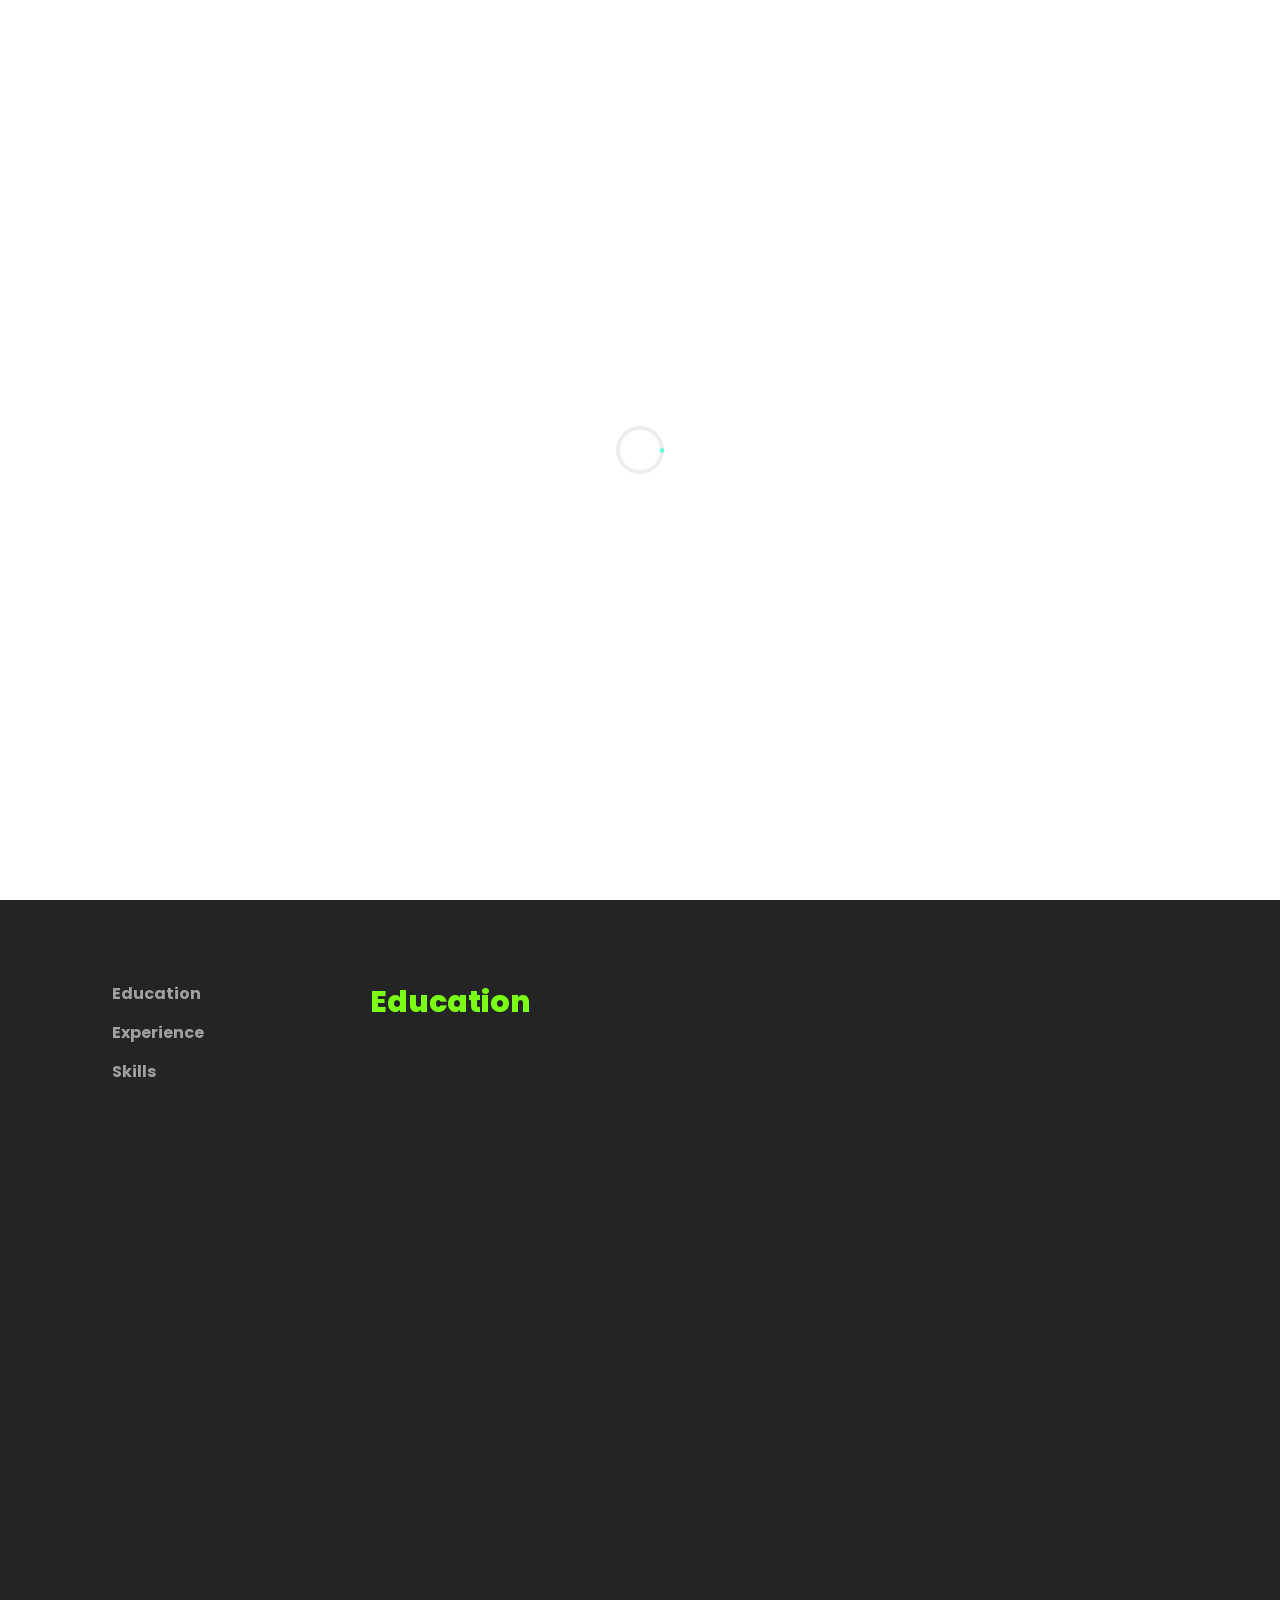
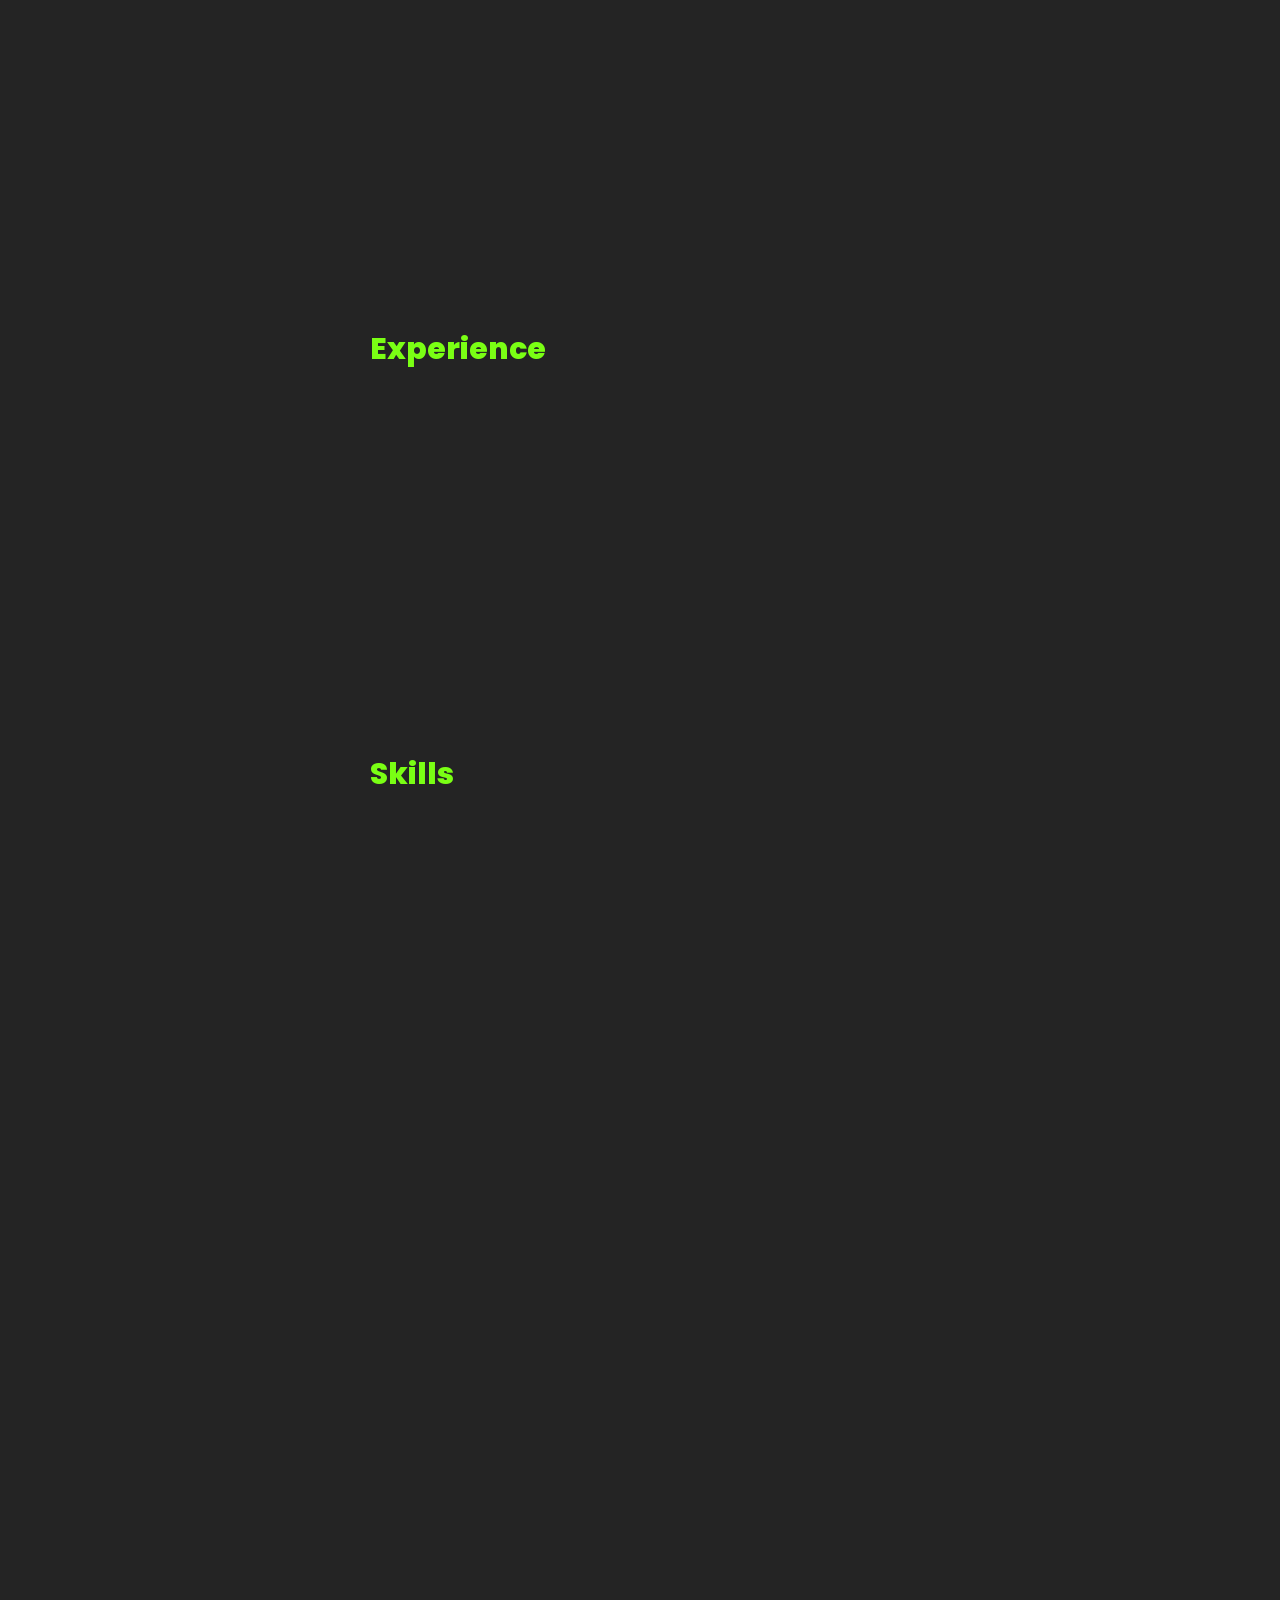
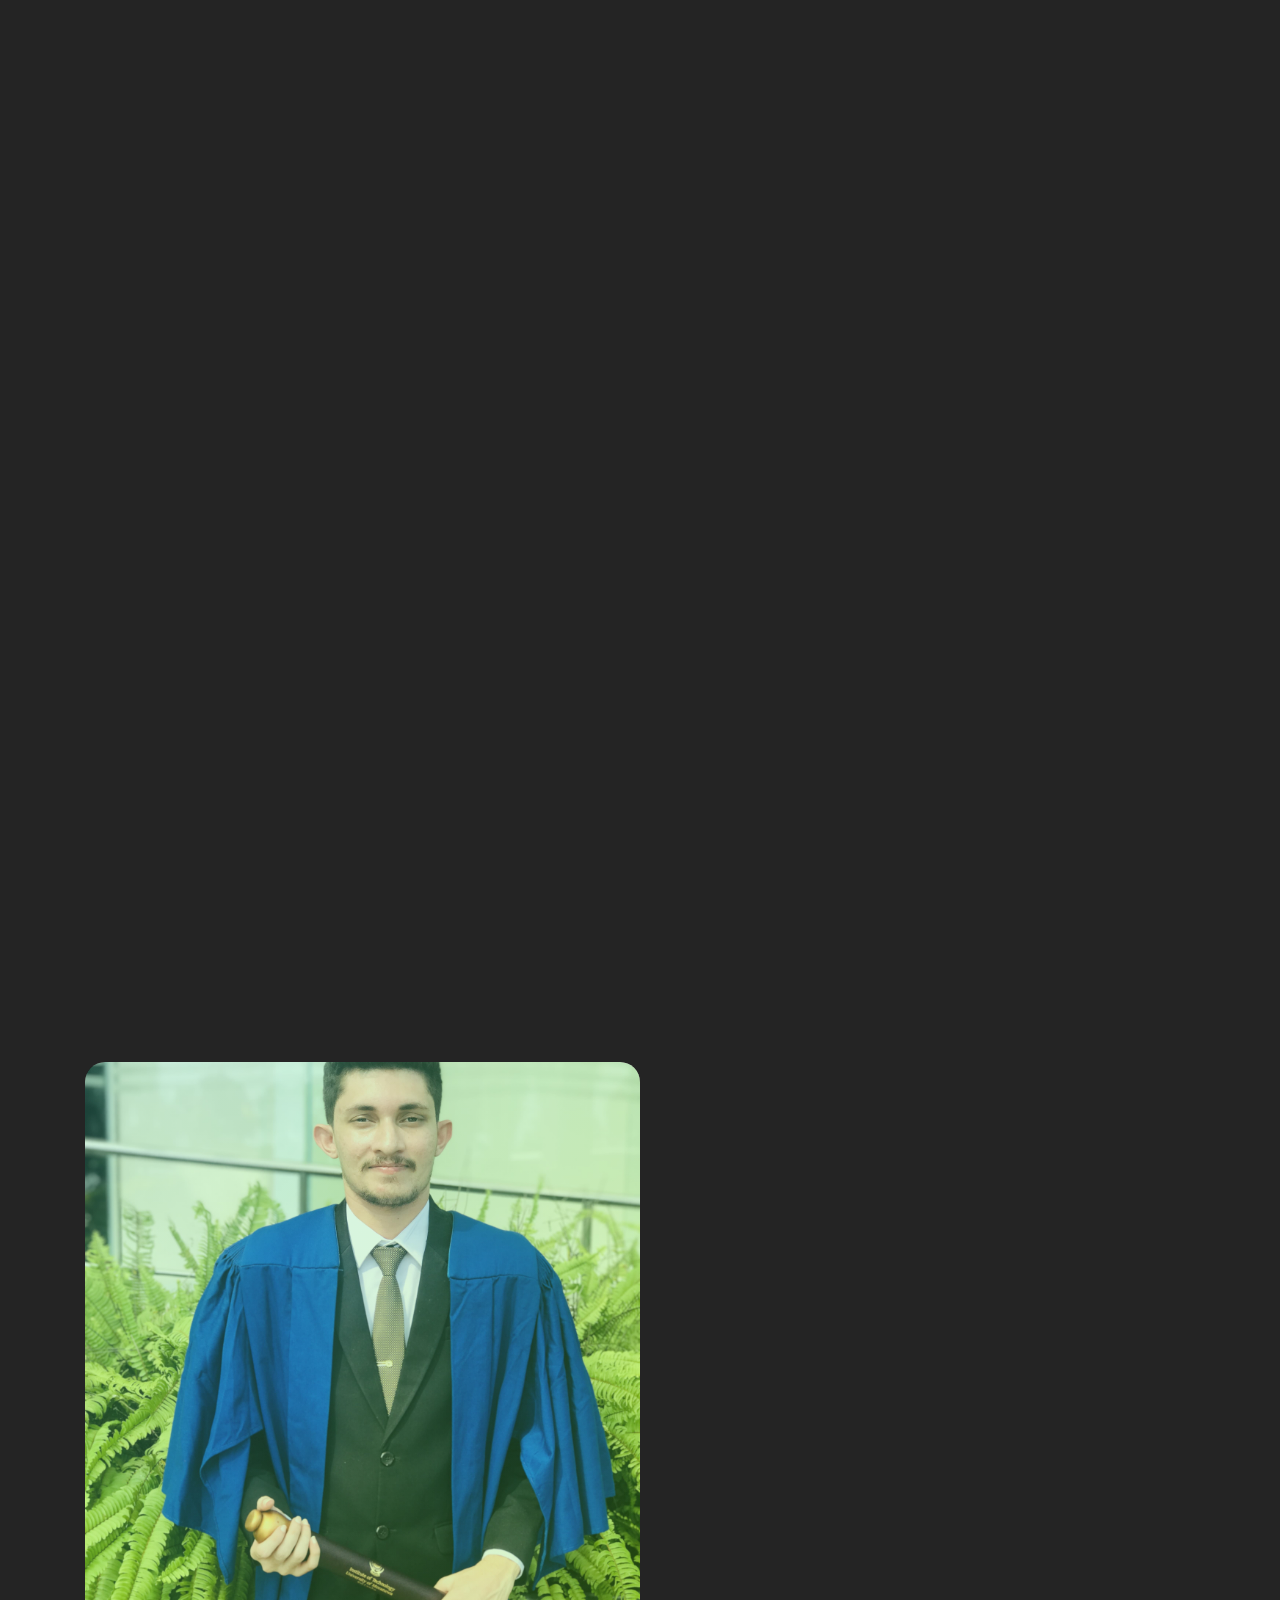
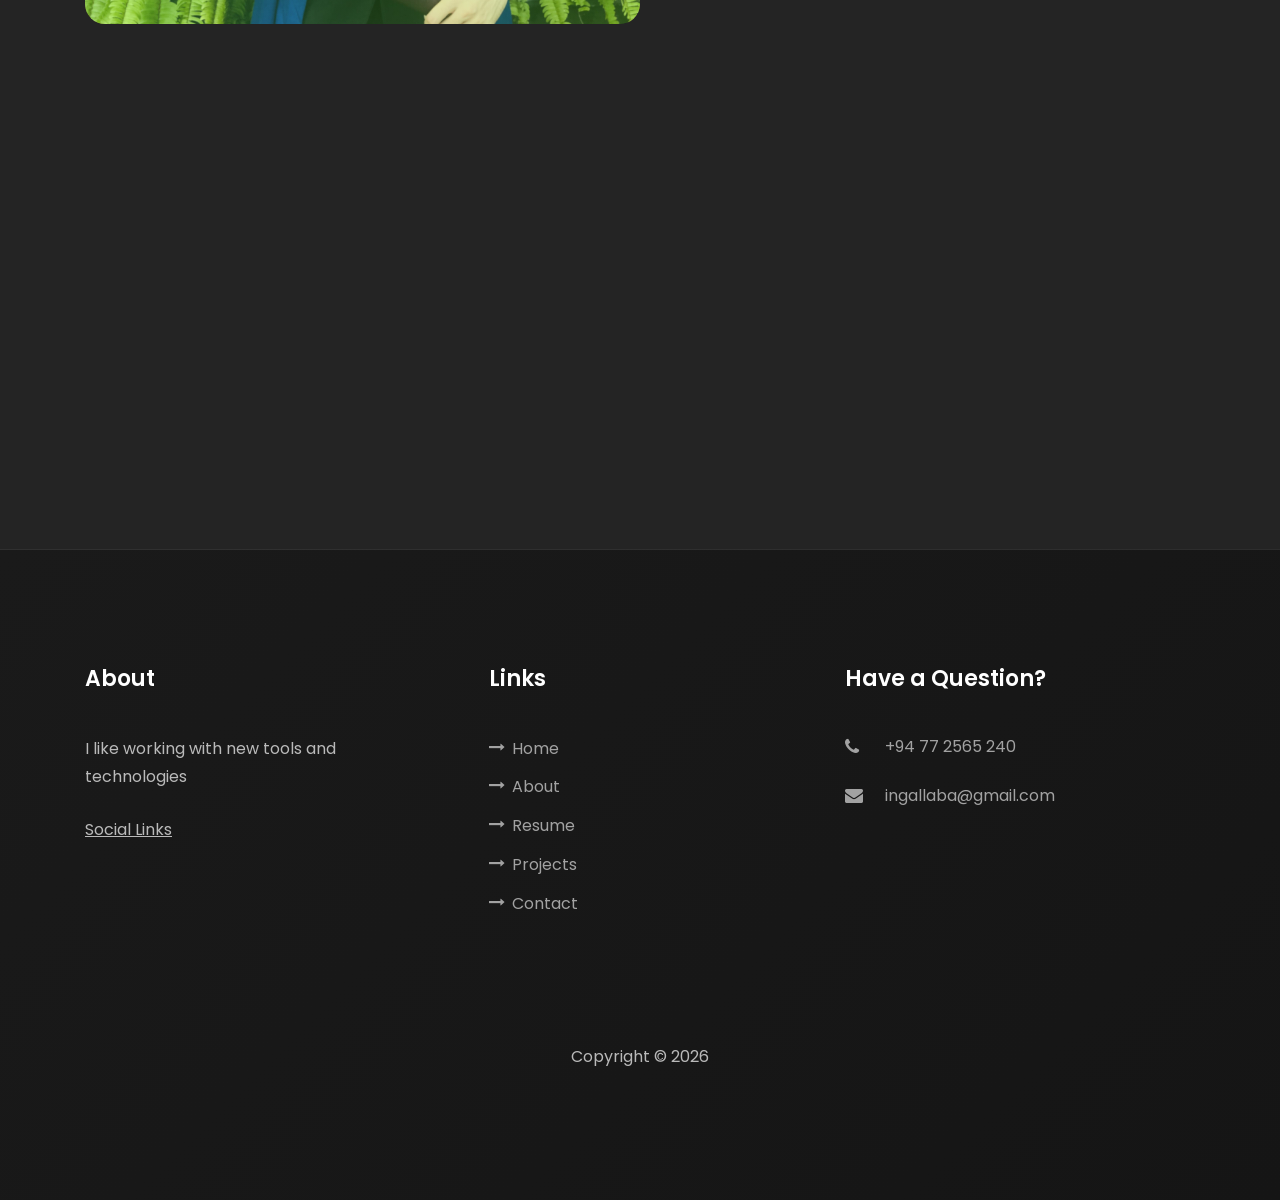
==== index.html @ a0ff6ff3 "🚫 Remove animated header elements - Removed particles.js background animation - Removed txt-rotate t" ====
<!DOCTYPE html>
<html lang="en">
  <head>
    <title>Portfolio</title>
    <meta charset="utf-8" />
    <meta
      name="viewport"
      content="width=device-width, initial-scale=1, shrink-to-fit=no"
    />

    <meta property="og:title" content="Page Tile" />
    <meta property="og:description" content="Personal Site" />

    <link
      href="https://fonts.googleapis.com/css?family=Poppins:100,200,300,400,500,600,700,800,900"
      rel="stylesheet"
    />
    <link
      href="https://fonts.googleapis.com/css2?family=Inter:wght@300;400;500;600;700;800&display=swap"
      rel="stylesheet"
    />
    <link rel="icon" href="images/cv.png" />

    <link rel="stylesheet" href="css/owl.carousel.min.css" />
    <link rel="stylesheet" href="css/owl.theme.default.min.css" />
    <link rel="stylesheet" href="css/magnific-popup.css" />
    <link rel="stylesheet" href="css/flaticon.css" />
    <link rel="stylesheet" href="css/icomoon.css" />
    <link rel="stylesheet" href="css/style.css" />
  </head>

  <body data-spy="scroll" data-target=".site-navbar-target" data-offset="300">
    <nav
      class="navbar navbar-expand-lg navbar-dark bg-dark ftco_navbar ftco-navbar-light site-navbar-target"
      id="ftco-navbar"
    >
      <div class="container">
        <a class="navbar-brand" href="index.html">Osada</a>
        <button
          class="navbar-toggler js-fh5co-nav-toggle fh5co-nav-toggle"
          type="button"
          data-toggle="collapse"
          data-target="#ftco-nav"
          aria-controls="ftco-nav"
          aria-expanded="false"
          aria-label="Toggle navigation"
        >
          <span class="oi oi-menu"></span> Menu
        </button>

        <div class="collapse navbar-collapse" id="ftco-nav">
          <ul class="navbar-nav nav ml-auto">
            <li class="nav-item">
              <a href="#home-section" class="nav-link"><span>Home</span></a>
            </li>
            <li class="nav-item">
              <a href="#about-section" class="nav-link"><span>About</span></a>
            </li>
            <li class="nav-item">
              <a href="#resume-section" class="nav-link"><span>Education</span></a>
            </li>
            <li class="nav-item">
              <a href="#project-section" class="nav-link"
                ><span>Projects</span></a
              >
            </li>
            <li class="nav-item">
              <a href="#contact-section" class="nav-link"
                ><span>Contact</span></a
              >
            </li>
          </ul>
        </div>
      </div>
    </nav>

    <section class="hero-wrap js-fullheight">
      <div class="container">
        <div class="row no-gutters slider-text js-fullheight justify-content-center align-items-center">
          <div class="col-lg-8 col-md-6 d-flex align-items-center">
            <div class="text text-center">
              <h2>GitHub</h2>
              <a href="https://github.com/OsadaInduwara?tab=repositories" target="_blank">https://github.com/OsadaInduwara?tab=repositories</a>
              <div class="subheading"> I am</div>
              <h1 class="hero-title">Osada Induwara Gallaba</h1>
              <h2>
                I like Machine Learning, Software Development, Problem Solving, and Data Science.
              </h2>
            </div>
          </div>
        </div>
      </div>
    </section>
    

    <section class="ftco-section ftco-no-pb goto-here" id="resume-section">
      <div class="container">
        <div class="row">
          <div class="col-md-3">
            <nav id="navi">
              <ul>
                <li><a href="#page-1">Education</a></li>
                <li><a href="#page-2">Experience</a></li>
                <li><a href="#page-3">Skills</a></li>
              </ul>
            </nav>
          </div>
          <div class="col-md-9">
            <div id="page-1" class="page one">
              <h2 class="heading">Education</h2>
              <div class="resume-wrap d-flex ftco-animate">
                <div class="icon d-flex align-items-center justify-content-center">
                  <span class="flaticon-graduation-cap"></span>
                </div>
                <div class="text pl-3">
                  <h2>Wolverhampton University</h2>
                  <span class="position">Bachelor of Science</span>
                  <p><strong>Computer Science (Software Engineering)</strong></p>
                  <p>Second Class (2nd Division)</p>
                  <p>Sri Lanka</p>
                </div>
              </div>
              <div class="resume-wrap d-flex ftco-animate">
                <div class="icon d-flex align-items-center justify-content-center">
                  <span class="flaticon-book"></span>
                </div>
                <div class="text pl-3">
                  <h2>Institute of Technology, University of Moratuwa</h2>
                  <span class="position">National Diploma in Technology (NDT)</span>
                  <p><strong>Information Technology</strong></p>
                  <p>Sri Lanka</p>
                </div>
              </div>
              <div class="resume-wrap d-flex ftco-animate">
                <div class="icon d-flex align-items-center justify-content-center">
                  <span class="flaticon-book"></span>
                </div>
                <div class="text pl-3">
                  <h2>GCE (A/L)</h2>
                  <span class="position">Physical Science Stream</span>
                  <p><strong>Combined Mathematics, Chemistry, Physics</strong></p>
                  <p>Sri Lanka</p>
                  <span class="date">2017</span>
                </div>
              </div>
            </div>
            <div id="page-2" class="page two">
              <h2 class="heading">Experience</h2>
              <div class="resume-wrap d-flex ftco-animate">
                <div class="icon d-flex align-items-center justify-content-center">
                  <span class="flaticon-portfolio"></span>
                </div>
                <div class="text pl-3">
                  <h2>Freelance Software Developer</h2>
                  <span class="position">Full Stack Development</span>
                  <p><strong>Machine Learning & Web Development Projects</strong></p>
                  <p>Developed various ML models and web applications for clients, focusing on fraud detection, career guidance systems, and automated deployment pipelines.</p>
                </div>
              </div>
            </div>
            <div id="page-3" class="page three">
              <h2 class="heading">Skills</h2>
              <!-- Skill Section -->
              <div class="row mb-4 ftco-animate">
                <div class="col">
                  <img
                    class="img-fluid grow"
                    src="images/skills/node.png"
                    title="NodeJS"
                  />
                </div>
                <div class="col">
                  <img
                    class="img-fluid grow"
                    src="images/skills/react.png"
                    title="React"
                  />
                </div>
                <div class="col">
                  <img
                    class="img-fluid grow"
                    src="images/skills/html.png"
                    title="HTML"
                  />
                </div>
                <div class="col">
                  <img
                    class="img-fluid grow"
                    src="images/skills/css.png"
                    title="CSS"
                  />
                </div>
                <div class="col">
                  <img
                    class="img-fluid grow"
                    src="images/skills/bootstrap.png"
                    title="Bootstrap"
                  />
                </div>
              </div>
              <div class="row mb-4 ftco-animate">              
                <div class="col">
                  <img
                    class="img-fluid grow"
                    src="images/skills/photoshop.png"
                    title="Photoshop"
                  />
                </div>
                
                
              </div>
              <div class="row mb-4 ftco-animate">
                <div class="col">
                  <img
                    class="img-fluid grow"
                    src="images/skills/mongo.png"
                    title="Mongo DB"
                  />
                </div>
                <div class="col">
                  <img
                    class="img-fluid grow"
                    src="images/skills/firebase.png"
                    title="FireBase"
                  />
                </div>
                
                <div class="col">
                  <img
                    class="img-fluid grow"
                    src="images/skills/dart.png"
                    title="Dart"
                  />
                </div>
                <div class="col">
                  <img
                    class="img-fluid grow"
                    src="images/skills/flutter.png"
                    title="Flutter"
                  />
                </div>
                <div class="col">
                  <img
                    class="img-fluid grow"
                    src="images/skills/python.png"
                    title="Flutter"
                  />
                </div>
                <div class="col">
                  <img
                    class="img-fluid grow"
                    src="images/skills/django.png"
                    title="Flutter"
                  />
                </div>
                <div class="col">
                  <img
                    class="img-fluid grow"
                    src="images/skills/docker.png"
                    title="Flutter"
                  />
                </div>
                
              </div>
            </div>
            <!-- <div id="page-4" class="page four">
              <h2 class="heading">Awards</h2>
              <div class="resume-wrap d-flex ftco-animate">
                <div
                  class="icon d-flex align-items-center justify-content-center"
                >
                  <span class="flaticon-medal"></span>
                </div>
                <div class="text pl-3">
                  <h2>Runner Up - Speed Debugging Competition</h2>
                  <span class="position"><strong>ITEC</strong></span>
                  <span><strong> - NED Universit of Engg. & Tech</strong></span>
                  <p class="date">June 2018</p>
                  <p>Karachi - Pakistan</p>
                </div>
              </div>
              <div class="resume-wrap d-flex ftco-animate">
                <div
                  class="icon d-flex align-items-center justify-content-center"
                >
                  <span class="flaticon-trophy"></span>
                </div>
                <div class="text pl-3">
                  <h2>Winner - Speed Debugging Competition</h2>
                  <span class="position"><strong>Developer's Day</strong></span>
                  <span><strong> - FAST NUCES</strong></span>
                  <p class="date">Apr 2018</p>
                  <p>Karachi - Pakistan</p>
                </div>
              </div>
            </div> -->
          </div>
        </div>
      </div>
    </section>

    <!-- <section class="ftco-section" id="project-section">
      <div class="container-fluid px-md-5">
        <div class="row justify-content-center py-5 mt-5">
          <div class="col-md-12 heading-section text-center ftco-animate">
            <h2 class="mb-4">Projects</h2>
          </div>
        </div>
        <div class="row">
          <div class="col-md-4 text-center d-flex ftco-animate">
            <a class="services-1 shadow">
              <span class="icon">
                <i class="flaticon-camp"></i>
              </span>
              <div class="desc">
                <h3 class="mb-4">YelpCamp</h3>
                <p><strong>NodeJS • Express • MongoDB</strong></p>
                <p>
                  A web based application that allows user to view Campgrounds
                  and add their own. <br />
                  Used Node JS along with Express to make the application.
                  MongoDB for the database.
                </p>
              </div>
            </a>
          </div>
          <div class="col-md-4 text-center d-flex mx-auto ftco-animate">
            <a
              href="https://github.com/ahsankhan26/Book-Blog"
              target="_blank"
              class="services-1 shadow"
            >
              <span class="icon">
                <i class="icon-book"></i>
              </span>
              <div class="desc">
                <h3 class="mb-4">My Read Book Shelf</h3>
                <p><strong>Vanilla JS • Bootstrap</strong></p>
                <p>
                  Fetches All Read Books from Goodreads using their API.
                  Extracts required data and displays in a blog type page.<br />All
                  without using a Database
                </p>
              </div>
            </a>
          </div>
          <div class="col-md-4 text-center d-flex mx-auto ftco-animate">
            <a
              href="https://github.com/ahsankhan26/TermFolio"
              target="_blank"
              class="services-1 shadow"
            >
              <span class="icon">
                <i class="icon-terminal"></i>
              </span>
              <div class="desc">
                <h3 class="mb-4">TermFolio</h3>
                <p><strong>HTML • CSS • JavaScript</strong></p>
                <p>
                  A Portfolio Website that is made to look and act like a
                  Terminal.
                </p>
              </div>
            </a>
          </div>
        </div>
        <div class="row">
          <div class="col-md-4 text-center d-flex mx-auto ftco-animate">
            <a
              href="https://github.com/ahsankhan26/Whatsapp-Chat-Parser"
              target="_blank"
              class="services-1 shadow"
            >
              <span class="icon">
                <i class="icon-whatsapp"></i>
              </span>
              <div class="desc">
                <h3 class="mb-4">WhatsApp Chat Parser</h3>
                <p><strong>Python • Regex</strong></p>
                <p>
                  An App that takes WhatsApp chat file and parses it for better
                  data analysis.
                </p>
              </div>
            </a>
          </div>
          <div class="col-md-4 text-center d-flex ftco-animate">
            <a
              href="https://github.com/ahsankhan26/Laser-Data-Transmission"
              target="_blank"
              class="services-1 shadow"
            >
              <span class="icon">
                <i class="flaticon-circuit-board"></i>
              </span>
              <div class="desc">
                <h3 class="mb-4">Data Transmission with Laser</h3>
                <p><strong>Arduino</strong></p>
                <p>
                  A hardware based demonstration of Binary ASCII representation
                  of Text, Sent and Received from one system to another using
                  Laser and Arduino.
                </p>
              </div>
            </a>
          </div>
          <div class="col-md-4 text-center d-flex ftco-animate">
            <a
              href="https://github.com/ahsankhan26/Bomberman-Replica"
              target="_blank"
              class="services-1 shadow"
            >
              <span class="icon">
                <i class="flaticon-bomberman"></i>
              </span>
              <div class="desc">
                <h3 class="mb-4">SNES Bomberman Replica Game</h3>
                <p><strong>C# • Unity</strong></p>
                <p>
                  Video game using Unity 2D game development environment and C#
                  Scripts for interactivity.<br />The game was intended to be
                  multiplayer competing against each other.
                </p>
              </div>
            </a>
          </div>
        </div>
      </div>
    </section> -->
    <section class="ftco-section" id="project-section">
      <div class="container-fluid px-md-5">
        <div class="row justify-content-center py-5 mt-5">
          <div class="col-md-12 heading-section text-center ftco-animate">
            <h2 class="mb-4">Projects</h2>
          </div>
        </div>
        <div class="row">
          <div class="col-md-4 text-center d-flex ftco-animate">
            <a href="#" class="services-1 shadow">
              <span class="icon">
                <i class="flaticon-fraud-detection"></i>
              </span>
              <div class="desc">
                <h3 class="mb-4">Fraud Detection & Electricity Usage Forecasting</h3>
                <p><strong>Python • Machine Learning</strong></p>
                <p>
                  Developed models to detect fraudulent activities and forecast electricity usage
                  using time series analysis techniques and machine learning algorithms.
                </p>
              </div>
            </a>
          </div>
          <div class="col-md-4 text-center d-flex ftco-animate">
            <a href="#" class="services-1 shadow">
              <span class="icon">
                <i class="flaticon-career"></i>
              </span>
              <div class="desc">
                <h3 class="mb-4">Career Guidance System</h3>
                <p><strong>Python • Machine Learning • Web Development</strong></p>
                <p>
                  Built a career guidance system that uses machine learning to suggest suitable
                  career paths for users based on their skills and preferences.
                </p>
              </div>
            </a>
          </div>
          <div class="col-md-4 text-center d-flex ftco-animate">
            <a href="#" class="services-1 shadow">
              <span class="icon">
                <i class="flaticon-deployment"></i>
              </span>
              <div class="desc">
                <h3 class="mb-4">Automated ML Model Deployment Pipeline</h3>
                <p><strong>Docker • Jenkins • AWS SageMaker</strong></p>
                <p>
                  Developed an automated pipeline for deploying machine learning models in
                  production using Docker, Jenkins, and AWS SageMaker.
                </p>
              </div>
            </a>
          </div>
        </div>
        <div class="row">
          <div class="col-md-4 text-center d-flex ftco-animate">
            <a href="#" class="services-1 shadow">
              <span class="icon">
                <i class="flaticon-chatbot"></i>
              </span>
              <div class="desc">
                <h3 class="mb-4">Chatbot Applications with RAG</h3>
                <p><strong>Python • LangChain • LLM</strong></p>
                <p>
                  Created chatbot applications utilizing retrieval-augmented generation (RAG)
                  techniques for more accurate and context-aware responses.
                </p>
              </div>
            </a>
          </div>
          <div class="col-md-4 text-center d-flex ftco-animate">
            <a href="#" class="services-1 shadow">
              <span class="icon">
                <i class="flaticon-dashboard"></i>
              </span>
              <div class="desc">
                <h3 class="mb-4">Dashboard Web Application</h3>
                <p><strong>React • Django • Data Visualization</strong></p>
                <p>
                  Designed and implemented a web application to visualize data insights,
                  using React for the frontend and Django for the backend.
                </p>
              </div>
            </a>
          </div>
          <div class="col-md-4 text-center d-flex ftco-animate">
            <a href="#" class="services-1 shadow">
              <span class="icon">
                <i class="flaticon-portfolio"></i>
              </span>
              <div class="desc">
                <h3 class="mb-4">Portfolio Web Application</h3>
                <p><strong>React • Django</strong></p>
                <p>
                  Currently developing a personal portfolio web application using React and Django,
                  showcasing projects and professional experience.
                </p>
              </div>
            </a>
          </div>
        </div>
        <div class="row">
          <div class="col-md-4 text-center d-flex ftco-animate">
            <a href="#" class="services-1 shadow">
              <span class="icon">
                <i class="flaticon-farming"></i>
              </span>
              <div class="desc">
                <h3 class="mb-4">Mobile Application for Sri Lankan Farmers</h3>
                <p><strong>Flutter • Firebase • Agriculture</strong></p>
                <p>
                  Developing a mobile application to assist Sri Lankan farmers with
                  agricultural practices, using Flutter for cross-platform development.
                </p>
              </div>
            </a>
          </div>
        </div>
      </div>
    </section>

    <section
      class="ftco-about img ftco-section ftco-no-pt ftco-no-pb"
      id="about-section"
    >
      <div class="container">
        <div class="row d-flex no-gutters">
          <div class="col-md-6 col-lg-6 d-flex">
            <div class="img-about img d-flex align-items-stretch">
              <div class="overlay"></div>
              <div
                class="img d-flex align-self-stretch align-items-center"
                style="background-image: url(images/about.jpg)"
              ></div>
            </div>
          </div>
          <div class="col-md-6 col-lg-6 pl-md-5 py-5">
            <div class="row justify-content-start pb-3">
              <div class="col-md-12 heading-section ftco-animate">
                <h2 class="mb-4">About Me</h2>
                <ul class="about-info mt-4 px-md-0 px-2">
                  <li class="d-flex"><span>Name:</span><span>osada induwara</span></li>
                  <li class="d-flex">
                    <span>Email:</span><span>ingallaba@gmail.com</span>
                  </li>
                  <li class="d-flex">
                    <span>Phone:</span><span>+94 77 2565 240</span>
                  </li>
                  <li class="d-flex">
                    <span>Country:</span> <span>SriLanka</span>
                  </li>
                  <li class="d-flex"><span>City:</span><span>Makola</span></li>
                </ul>
              </div>
            </div>
            <!-- <div class="counter-wrap ftco-animate d-flex mt-md-3">
              <div class="text">
                <p>
                  <a href="" class="btn btn-primary py-3 px-3">Download CV</a>
                </p>
              </div>
            </div> -->
          </div>
        </div>
      </div>
    </section>
    

    <section
      class="ftco-section contact-section ftco-no-pb"
      id="contact-section"
    >
      <div class="container">
        <div class="row justify-content-center mb-4 pb-3">
          <div class="col-md-7 heading-section text-center ftco-animate">
            <h2 class="mb-4">Contact Me</h2>
          </div>
        </div>

        <div class="row d-flex justify-content-center contact-info mb-5">
          <div class="col-md-6 col-lg-3 d-flex ftco-animate">
            <div class="align-self-stretch box text-center p-4 shadow">
              <div
                class="icon d-flex align-items-center justify-content-center"
              >
                <span class="icon-phone2"></span>
              </div>
              <div>
                <h3 class="mb-4">Contact Number</h3>
                <p><a>+94 77 2565 240</a></p>
              </div>
            </div>
          </div>
          <div class="col-md-6 col-lg-4 d-flex ftco-animate">
            <div class="align-self-stretch box text-center p-4 shadow">
              <div
                class="icon d-flex align-items-center justify-content-center"
              >
                <span class="icon-paper-plane"></span>
              </div>
              <div>
                <h3 class="mb-4">Email Address</h3>
                <p><a href="">ingallaba@gmail.com</a></p>
              </div>
            </div>
          </div>
          <div class="col-md-6 col-lg-3 d-flex ftco-animate">
            <div class="align-self-stretch box text-center p-4 shadow">
              <div
                class="icon d-flex align-items-center justify-content-center"
              >
                <span class="icon-globe"></span>
              </div>
              <div>
                <h3 class="mb-4">Website</h3>
                <p><a>professorLK.com</a></p>
              </div>
            </div>
          </div>
        </div>

        <!-- <div class="row no-gutters block-9">
          <div class="col-md-6 order-md-last d-flex">
            <form
              method="POST"
              action=""
              class="bg-light p-4 p-md-5 contact-form"
            >
              <div class="form-group">
                <input
                  type="text"
                  class="form-control"
                  name="name"
                  placeholder="Your Name"
                  required
                />
              </div>
              <div class="form-group">
                <input
                  type="email"
                  class="form-control"
                  name="email"
                  placeholder="Your Email"
                  required
                />
              </div>
              <div class="form-group">
                <textarea
                  id=""
                  cols="30"
                  rows="7"
                  class="form-control"
                  name="message"
                  placeholder="Message"
                  required
                ></textarea>
              </div>

              <div class="form-group">
                <input
                  type="submit"
                  value="Send Message"
                  class="btn btn-primary py-3 px-5"
                />
                <input type="hidden" name="_next" value="//ahsankhan.me" />
              </div>
            </form>
          </div> -->

          <div class="col-md-6 d-flex">
            <div
              class="img"
              style="background-image: url(images/about.jpg)"
            ></div>
          </div>
        </div>
      </div>
    </section>

    <footer class="ftco-footer ftco-section">
      <div class="container">
        <div class="row mb-5">
          <div class="col-md">
            <div class="ftco-footer-widget mb-4">
              <h2 class="ftco-heading-2">About</h2>
              <p>I like working with new tools and technologies</p>
              <p class="mt-4"><u>Social Links</u></p>
              <ul
                class="ftco-footer-social list-unstyled float-md-left float-lft"
              >
                <li class="ftco-animate">
                  <a href="https://github.com/osadainduwara" target="_blank"
                    ><span class="icon-github"></span
                  ></a>
                </li>
                <li class="ftco-animate">
                  <a
                    href="www.linkedin.com/in/osadainduwara"
                    target="_blank"
                    ><span class="icon-linkedin-square"></span
                  ></a>
                </li>
                <li class="ftco-animate">
                  <a><span class="icon-stack-overflow"></span></a>
                </li>
                <li class="ftco-animate">
                  <a><span class="icon-instagram"></span></a>
                </li>
              </ul>
            </div>
          </div>
          <div class="col-md">
            <div class="ftco-footer-widget mb-4 ml-md-4">
              <h2 class="ftco-heading-2">Links</h2>
              <ul class="list-unstyled">
                <li>
                  <a href="#home-section"
                    ><span class="icon-long-arrow-right mr-2"></span>Home</a
                  >
                </li>
                <li>
                  <a href="#about-section"
                    ><span class="icon-long-arrow-right mr-2"></span>About</a
                  >
                </li>
                <li>
                  <a href="#resume-section"
                    ><span class="icon-long-arrow-right mr-2"></span>Resume</a
                  >
                </li>
                <li>
                  <a href="#project-section"
                    ><span class="icon-long-arrow-right mr-2"></span>Projects</a
                  >
                </li>
                <li>
                  <a href="#contact-section"
                    ><span class="icon-long-arrow-right mr-2"></span>Contact</a
                  >
                </li>
              </ul>
            </div>
          </div>

          <div class="col-md">
            <div class="ftco-footer-widget mb-4">
              <h2 class="ftco-heading-2">Have a Question?</h2>
              <div class="block-23 mb-3">
                <ul>
                  <li>
                    <a
                      ><span class="icon icon-phone"></span
                      ><span class="text">+94 77 2565 240</span></a
                    >
                  </li>
                  <li>
                    <a href=""
                      ><span class="icon icon-envelope"></span
                      ><span class="text">ingallaba@gmail.com</span></a
                    >
                  </li>
                </ul>
              </div>
            </div>
          </div>
        </div>
        <div class="row">
          <div class="col-md-12 text-center">
            <p class="mt-5">
              Copyright &copy;
              <script>
                document.write(new Date().getFullYear());
              </script>
            </p>
          </div>
        </div>
      </div>
    </footer>

    <!-- loader -->
    <div id="ftco-loader" class="show fullscreen">
      <svg class="circular" width="48px" height="48px">
        <circle
          class="path-bg"
          cx="24"
          cy="24"
          r="22"
          fill="none"
          stroke-width="4"
          stroke="#eeeeee"
        />
        <circle
          class="path"
          cx="24"
          cy="24"
          r="22"
          fill="none"
          stroke-width="4"
          stroke-miterlimit="10"
          stroke="#7aff14"
        />
      </svg>
    </div>

    <script src="js/jquery.min.js"></script>
    <script src="js/jquery-migrate-3.0.1.min.js"></script>
    <script src="js/bootstrap.min.js"></script>
    <script src="js/jquery.waypoints.min.js"></script>
    <script src="js/owl.carousel.min.js"></script>
    <script src="js/jquery.magnific-popup.min.js"></script>
    <script src="js/main.js"></script>
  </body>
</html>
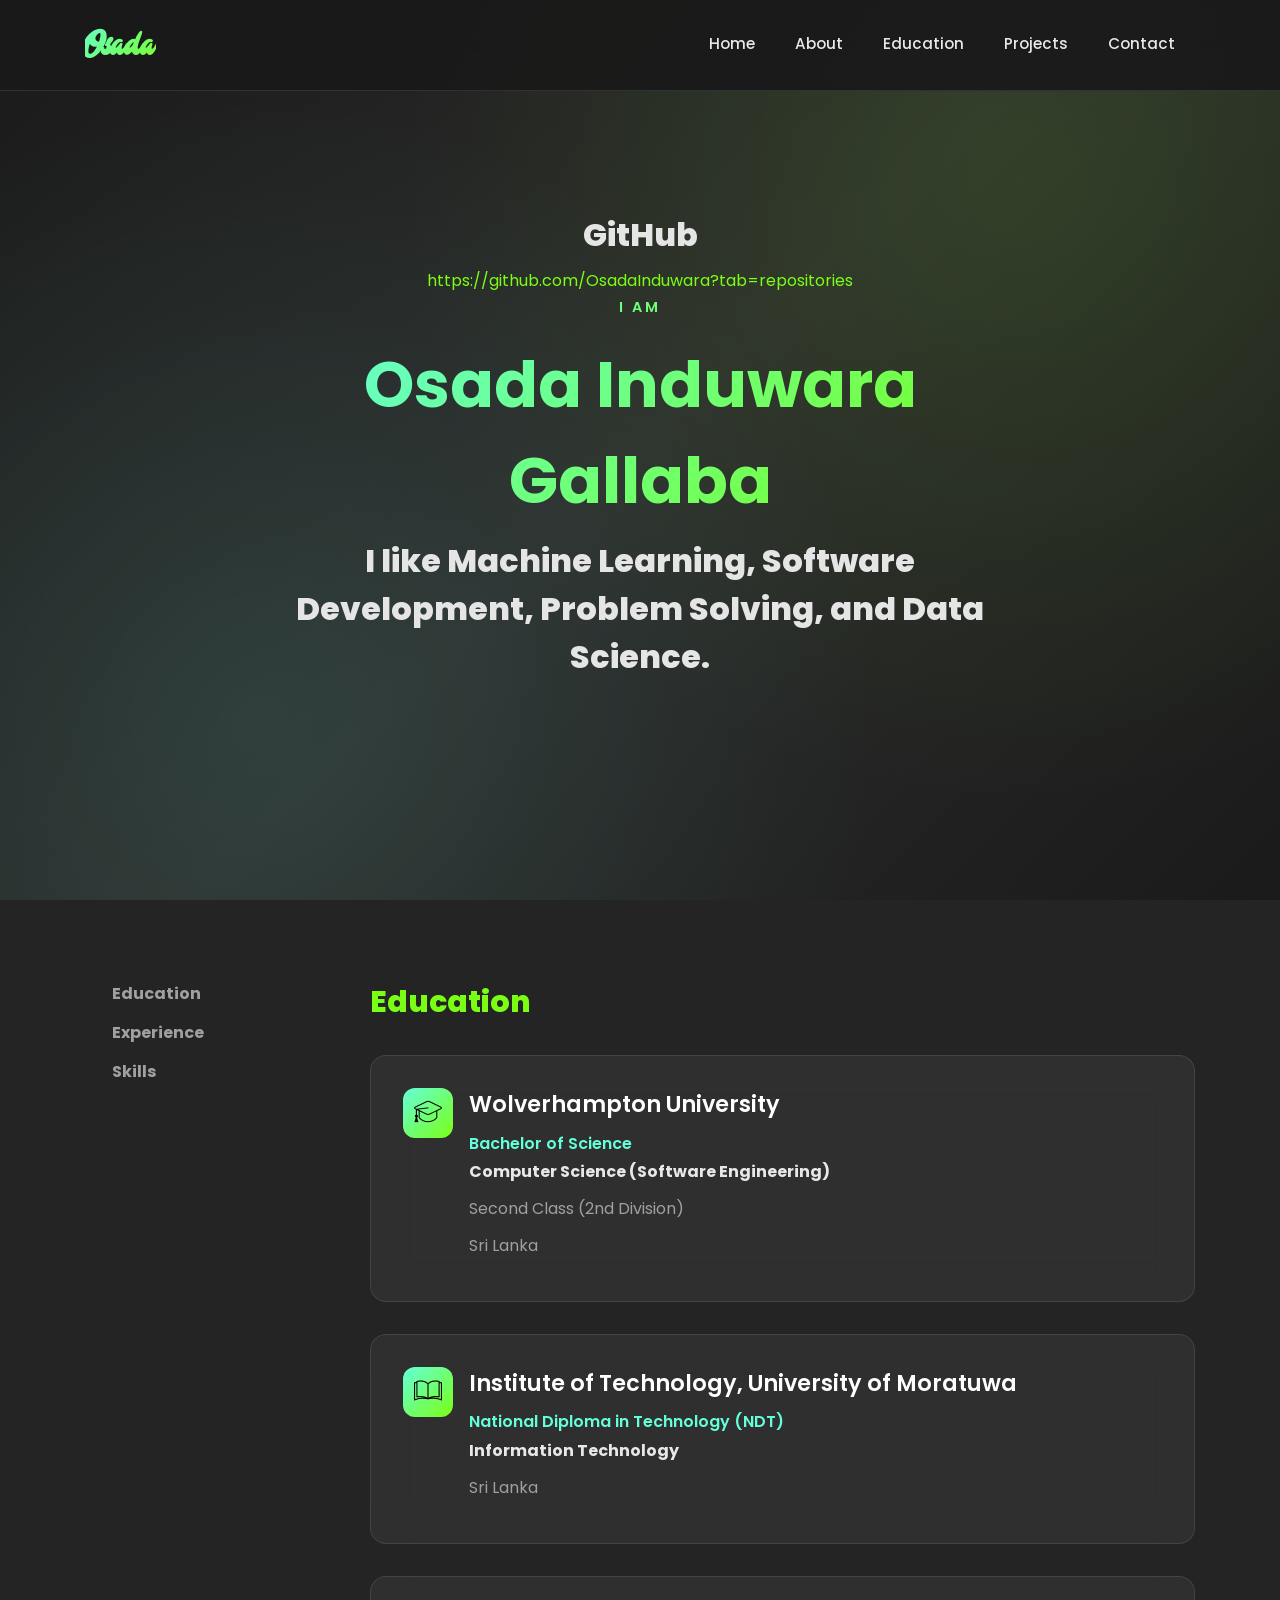
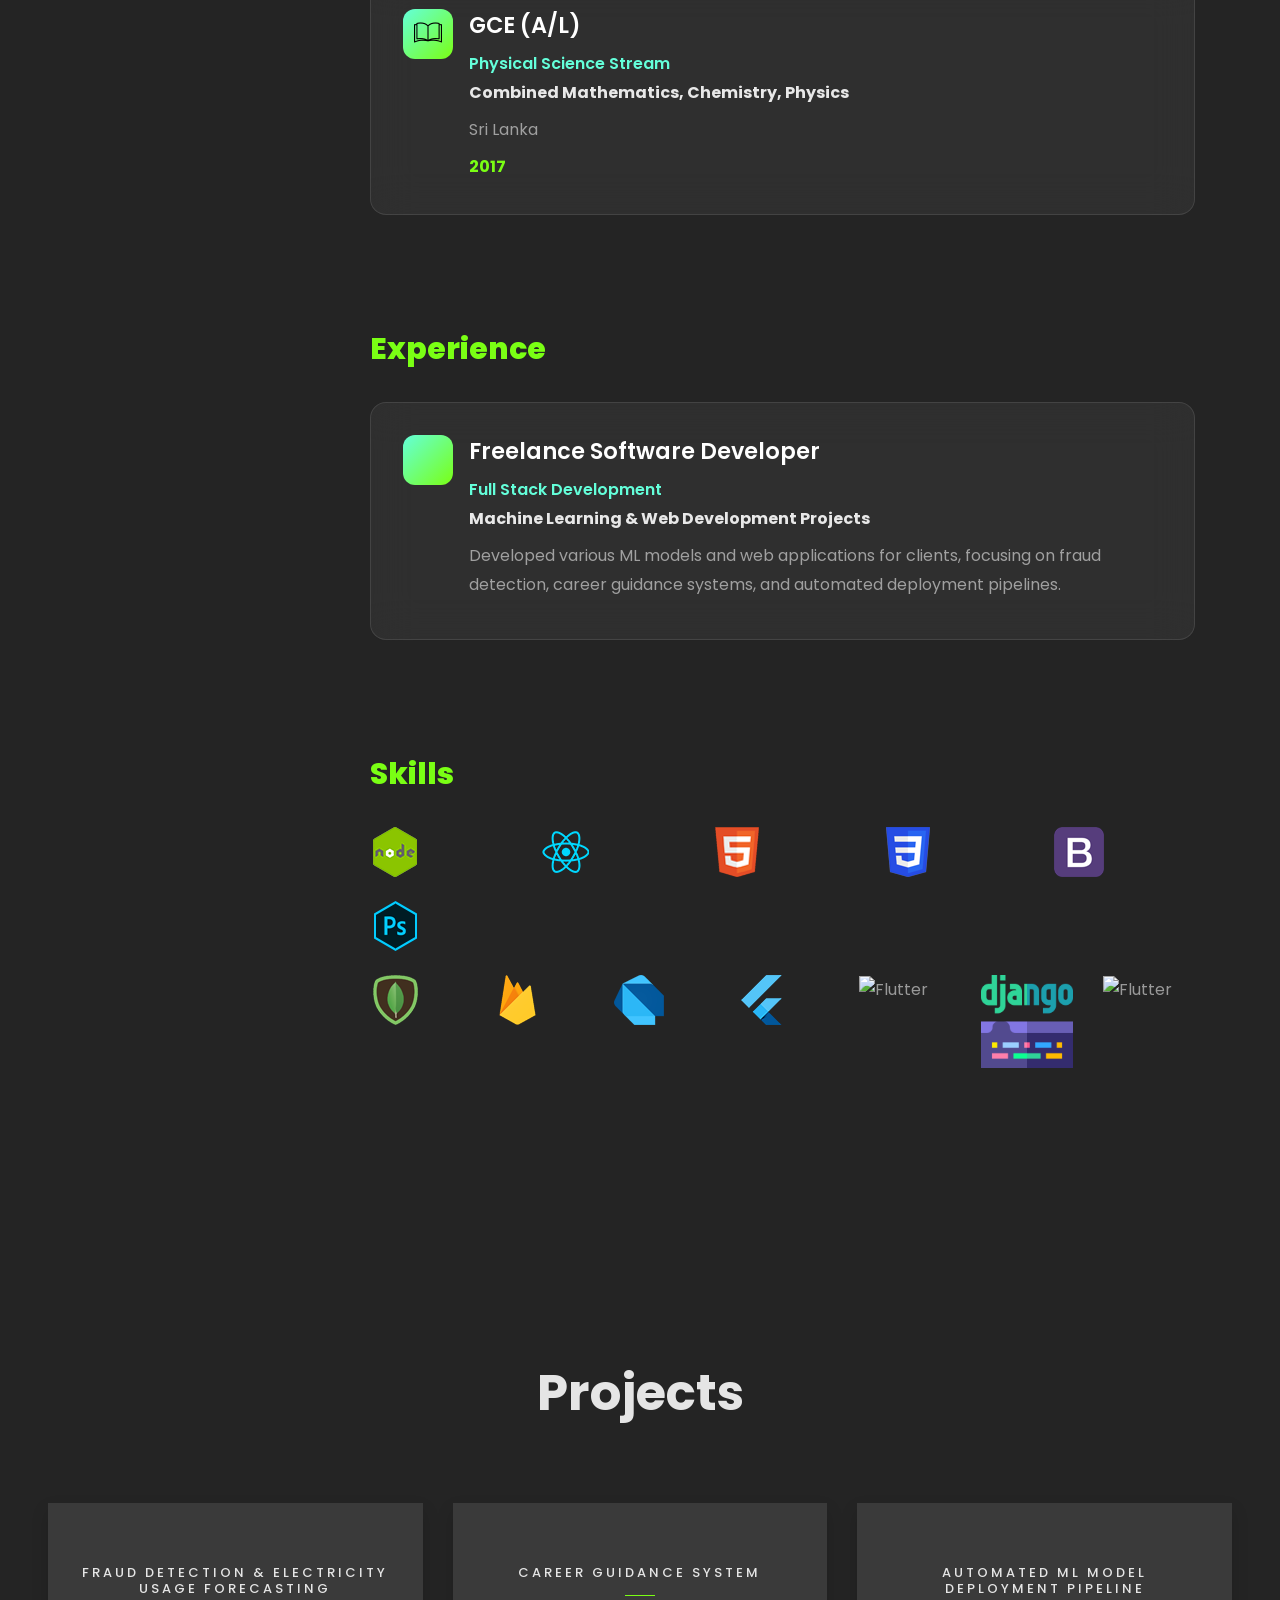
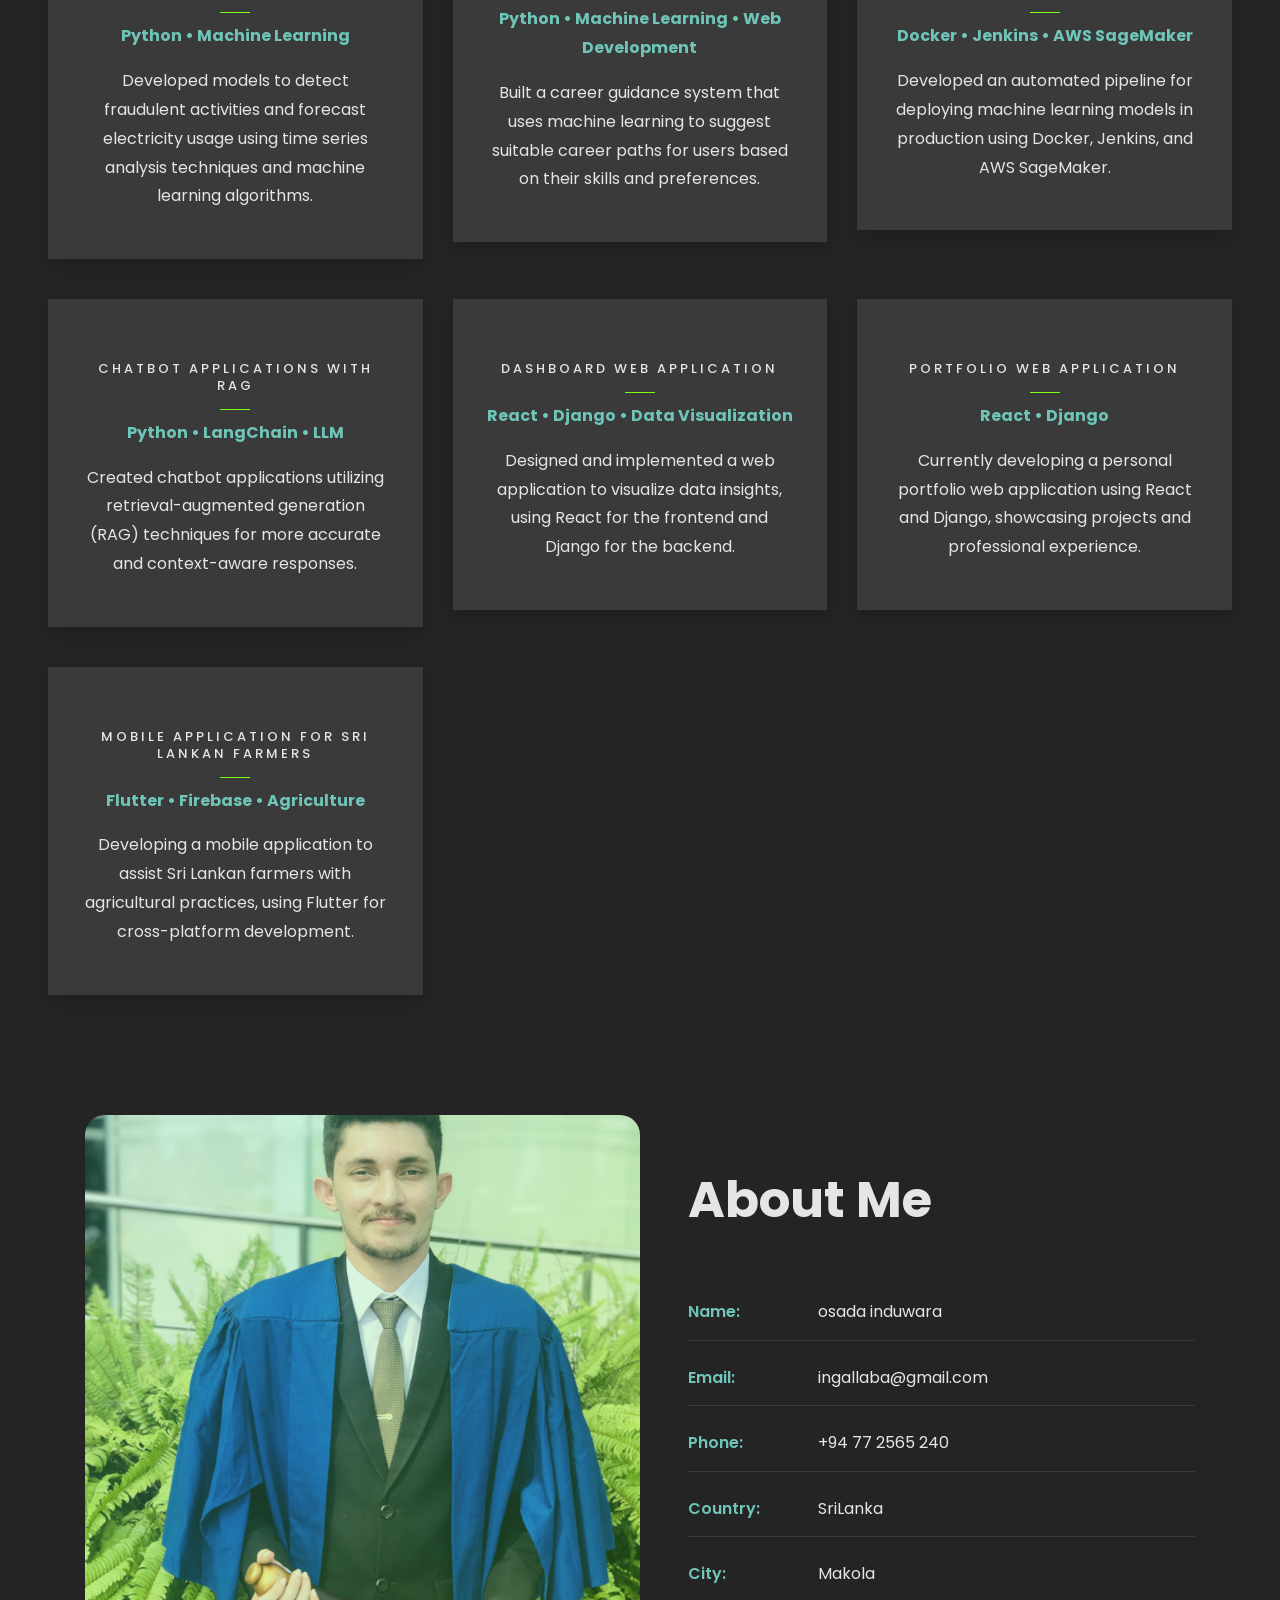
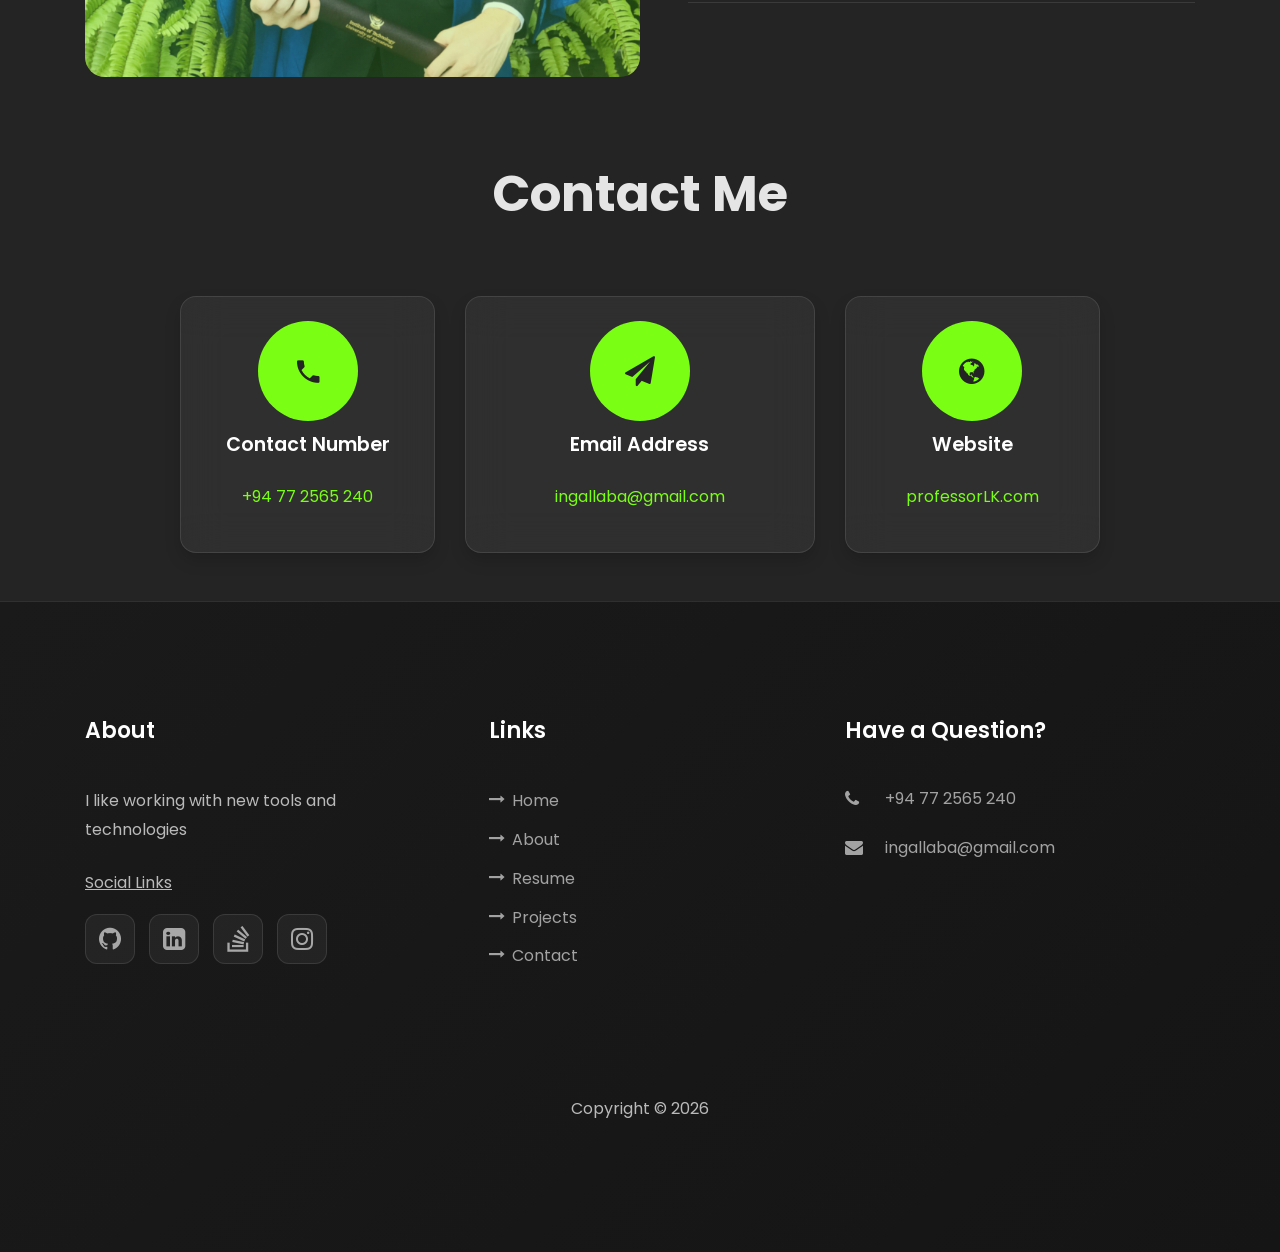
==== commit 02560b30: "Fix projects display issues and remove duplicate about.jpg - Removed conflicting enhanced project ca" ====
--- a/index.html
+++ b/index.html
@@ -696,12 +696,6 @@
             </form>
           </div> -->
 
-          <div class="col-md-6 d-flex">
-            <div
-              class="img"
-              style="background-image: url(images/about.jpg)"
-            ></div>
-          </div>
         </div>
       </div>
     </section>
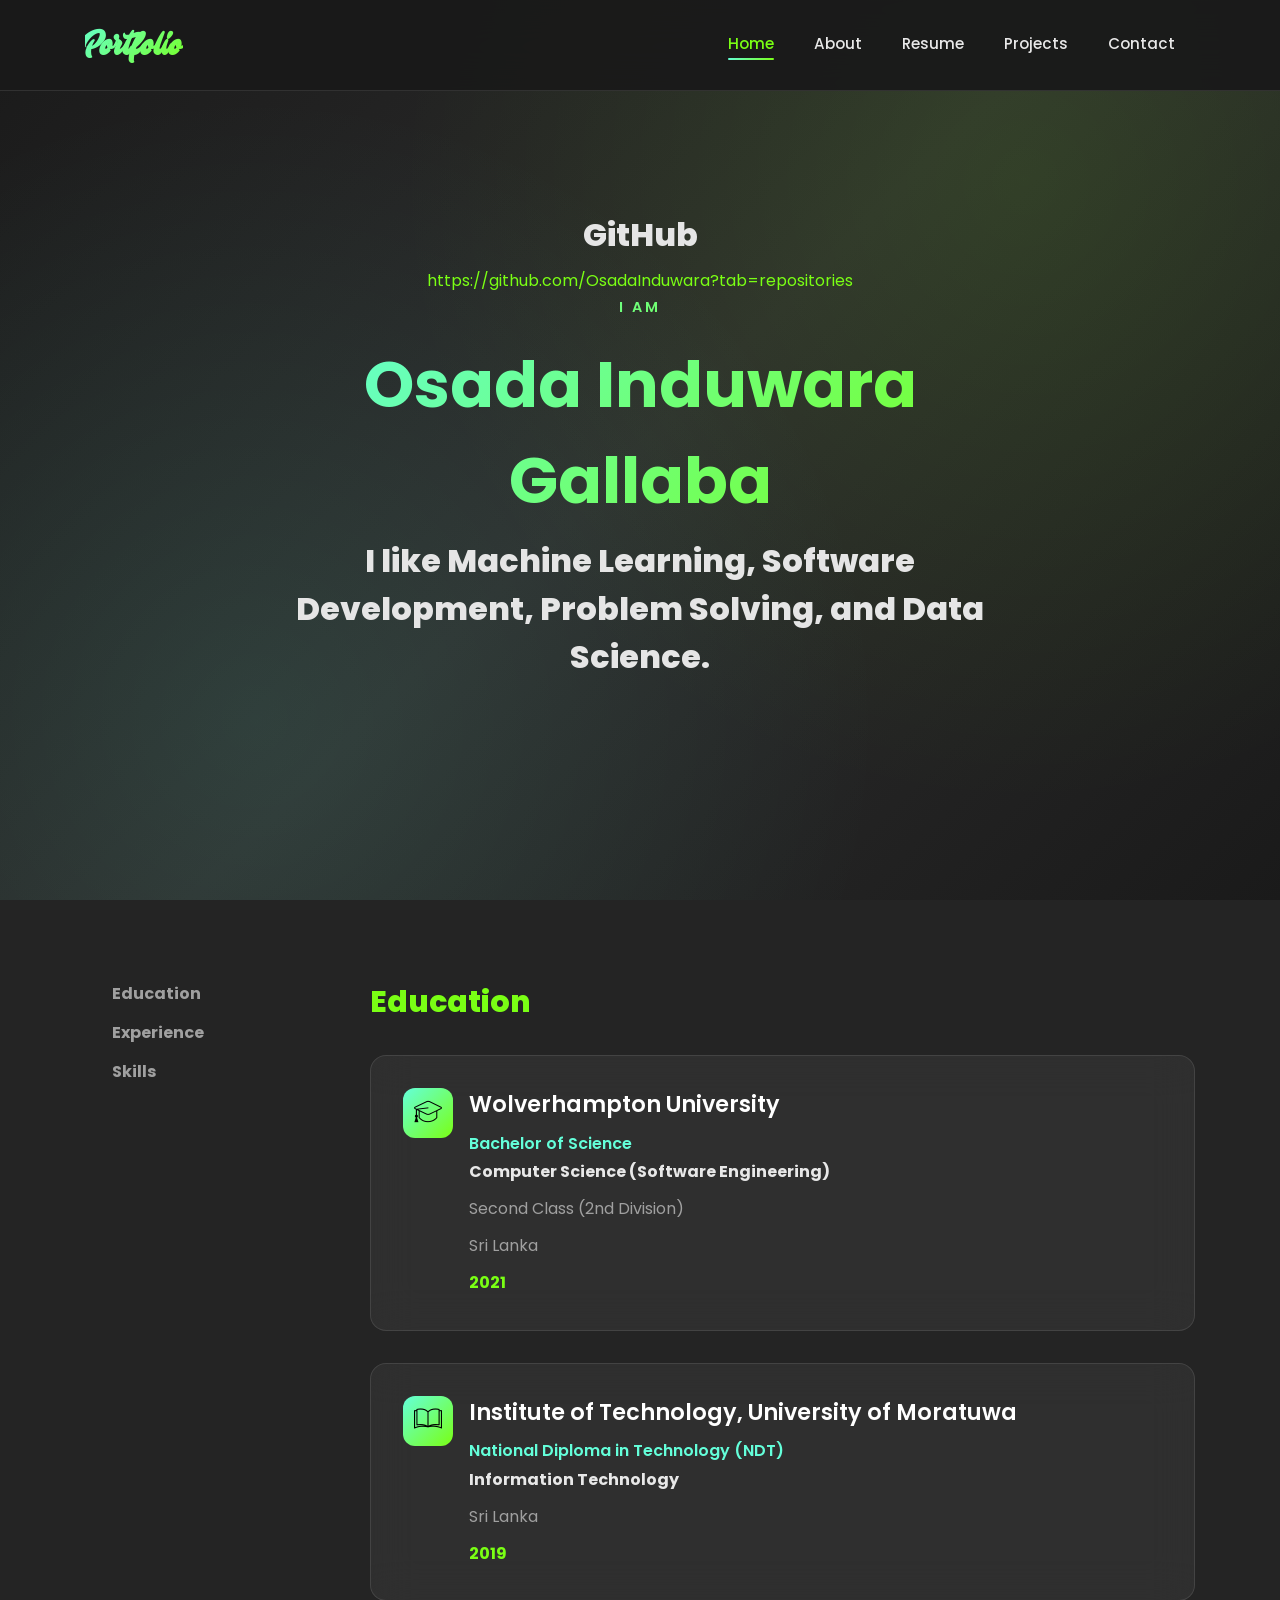
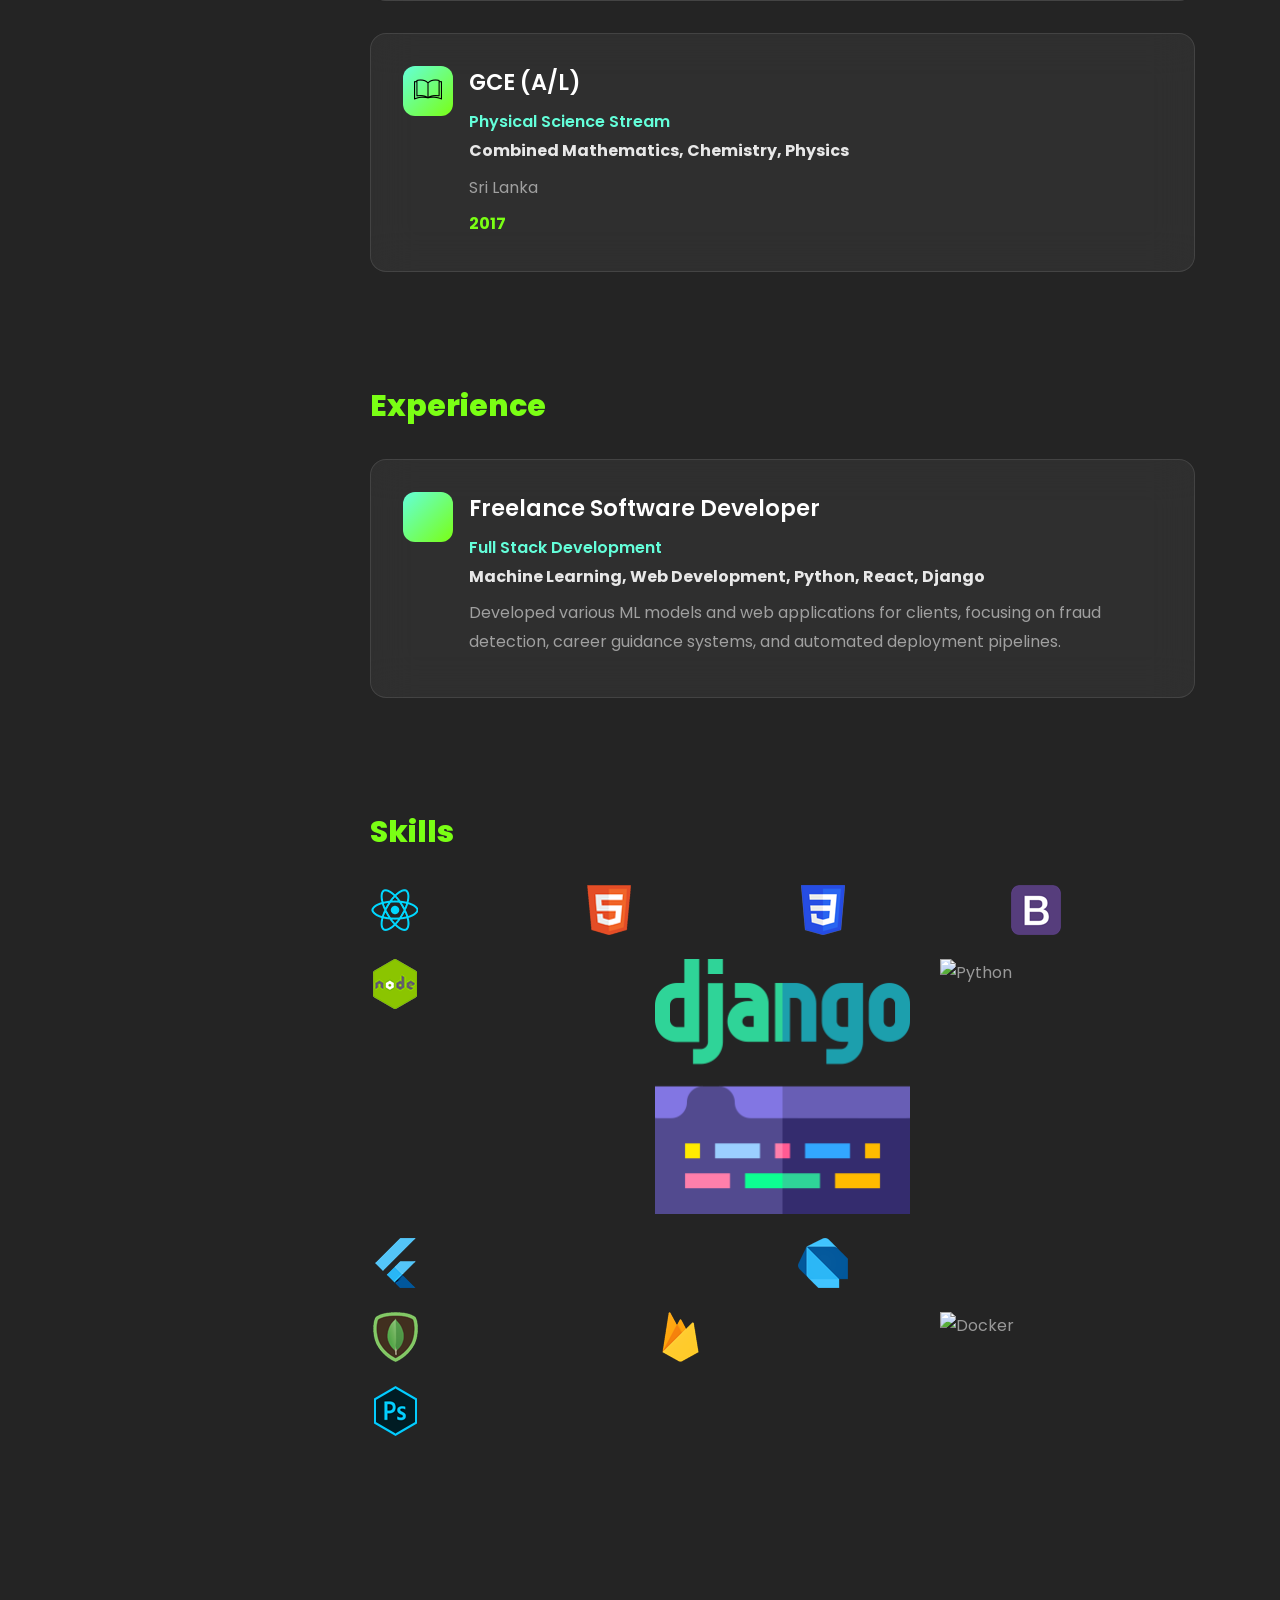
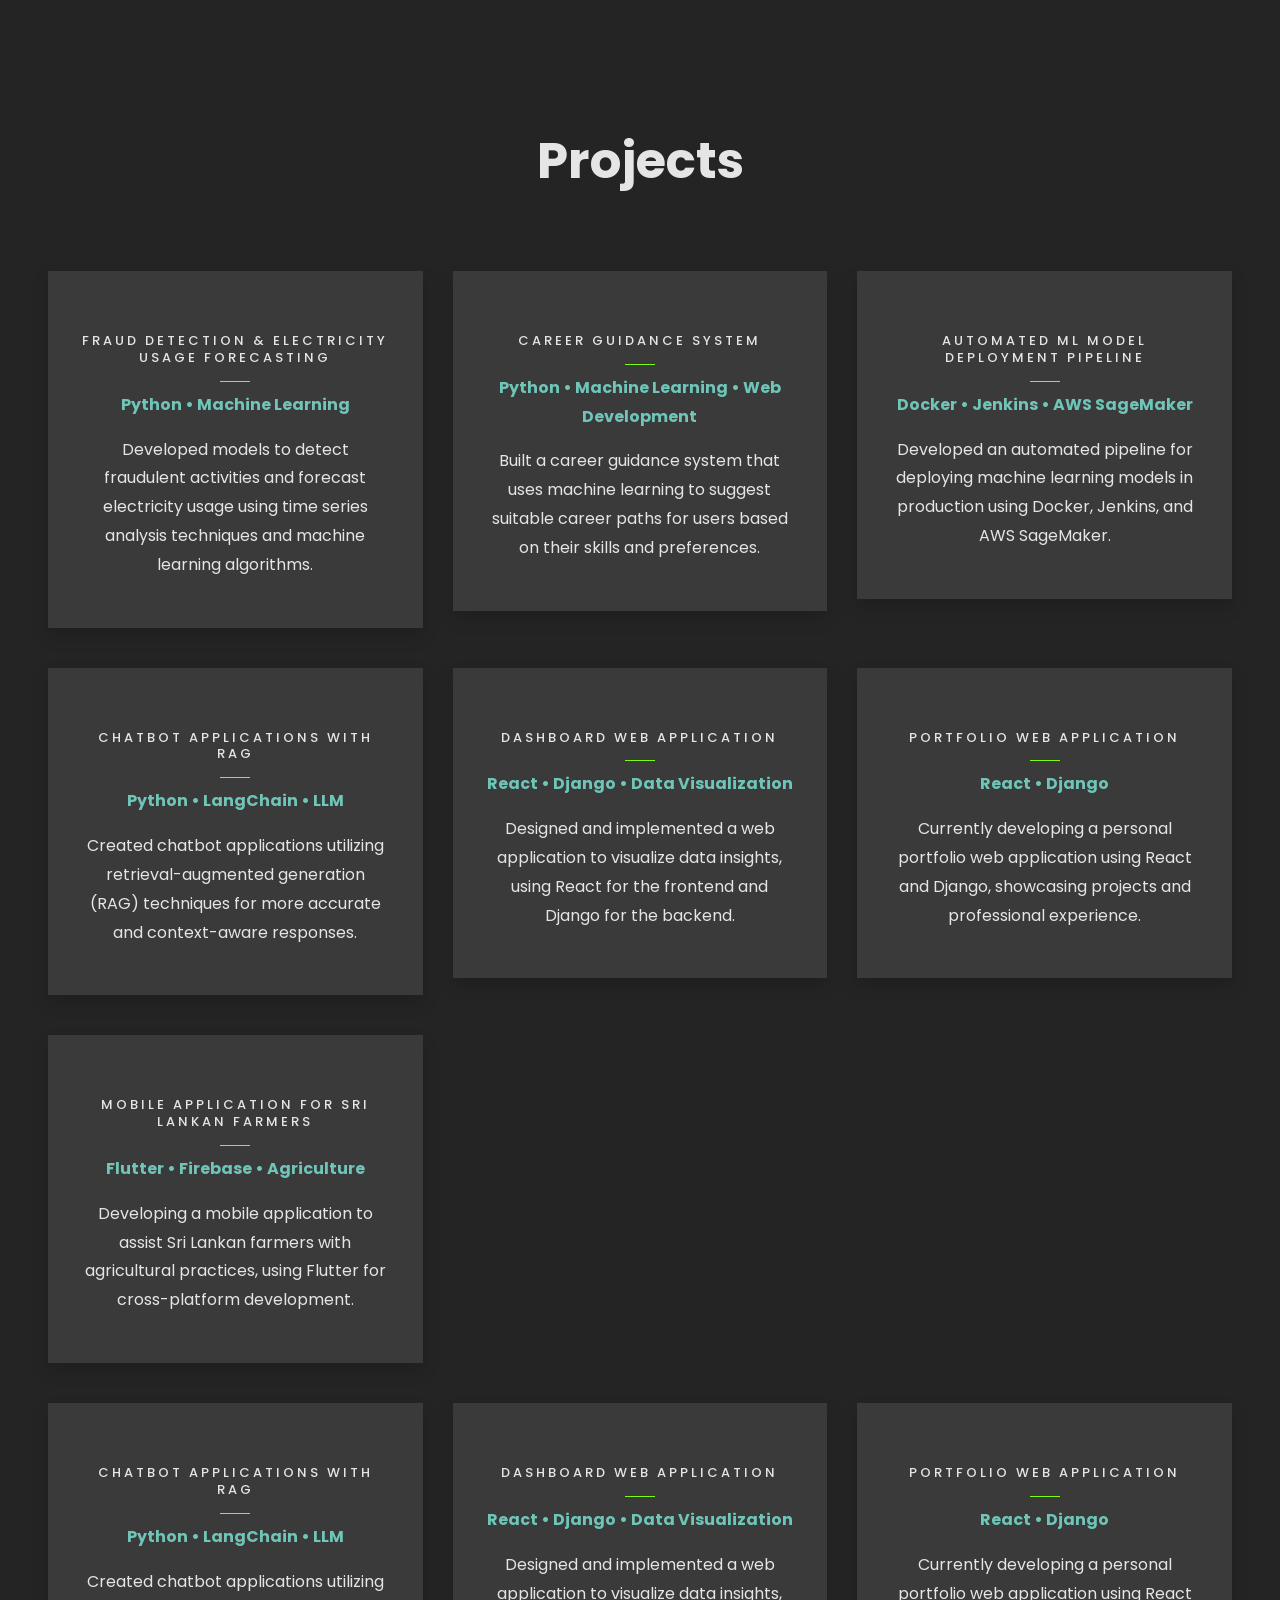
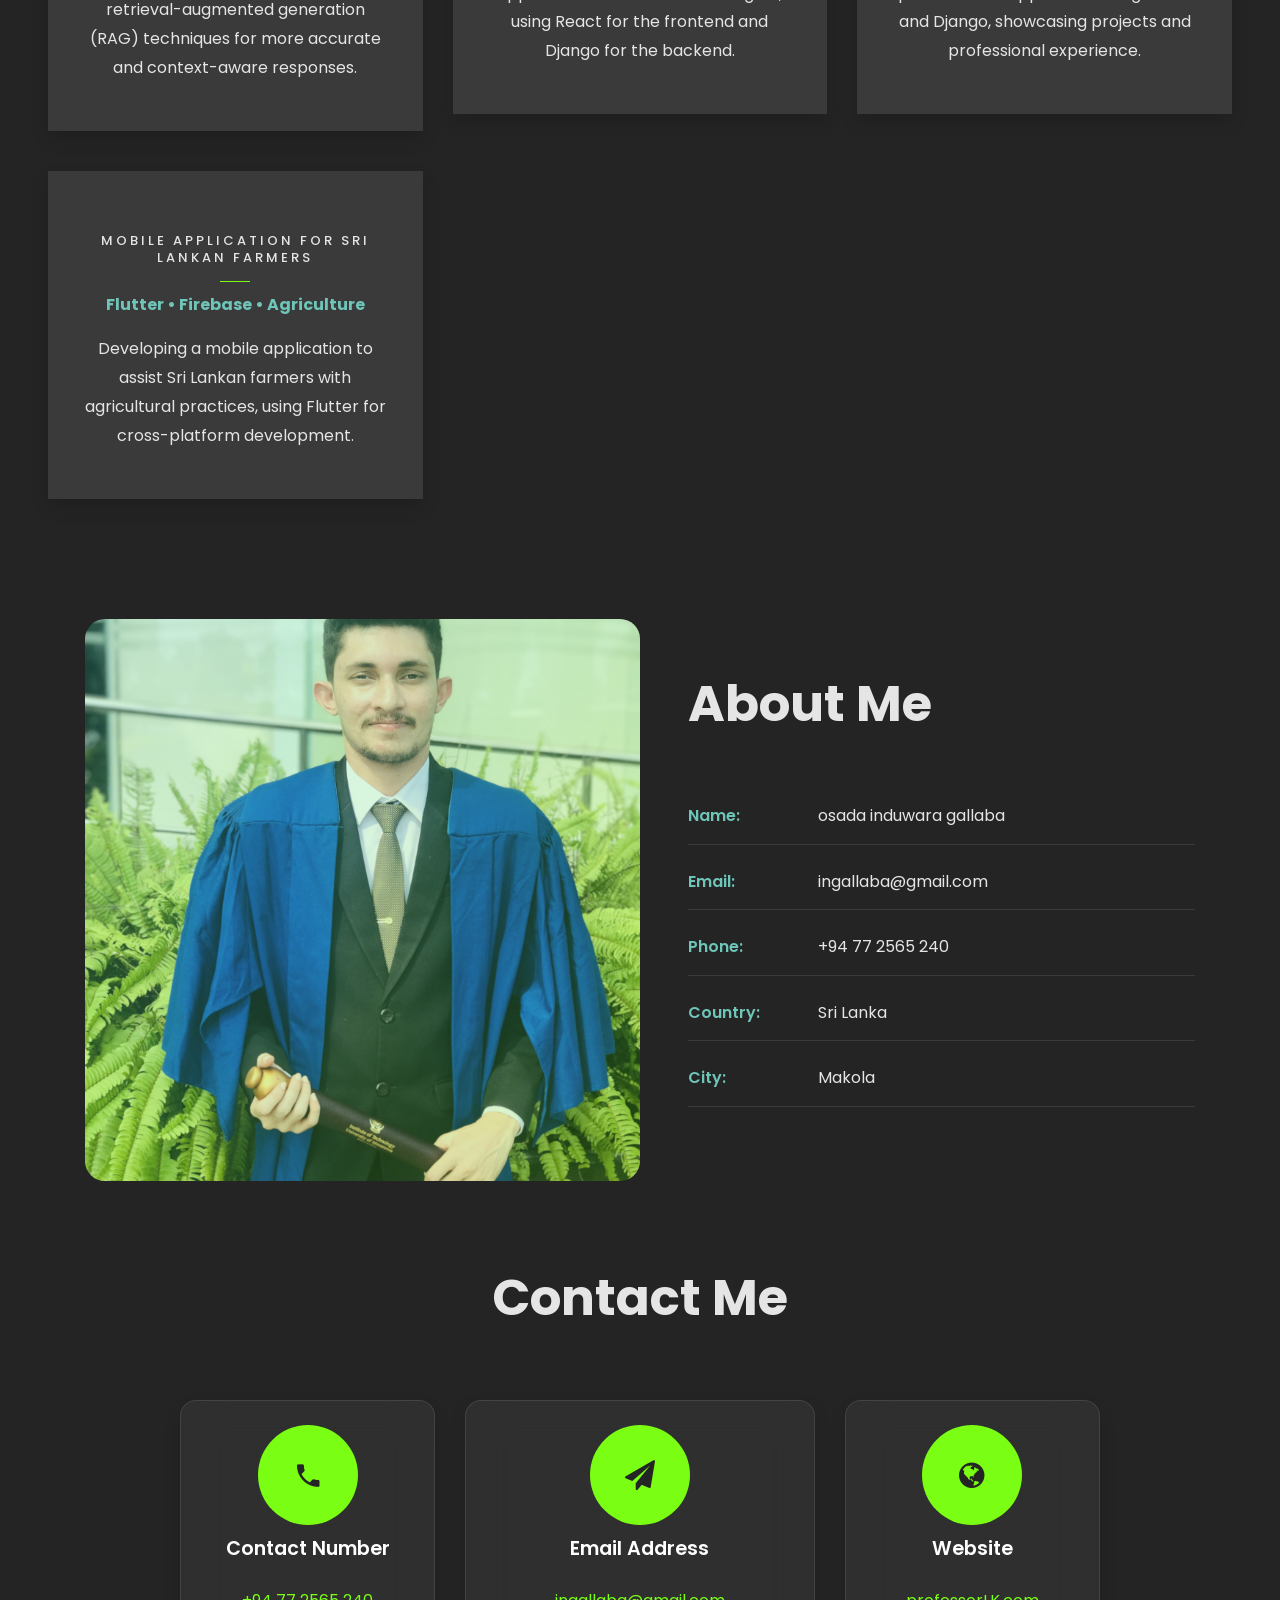
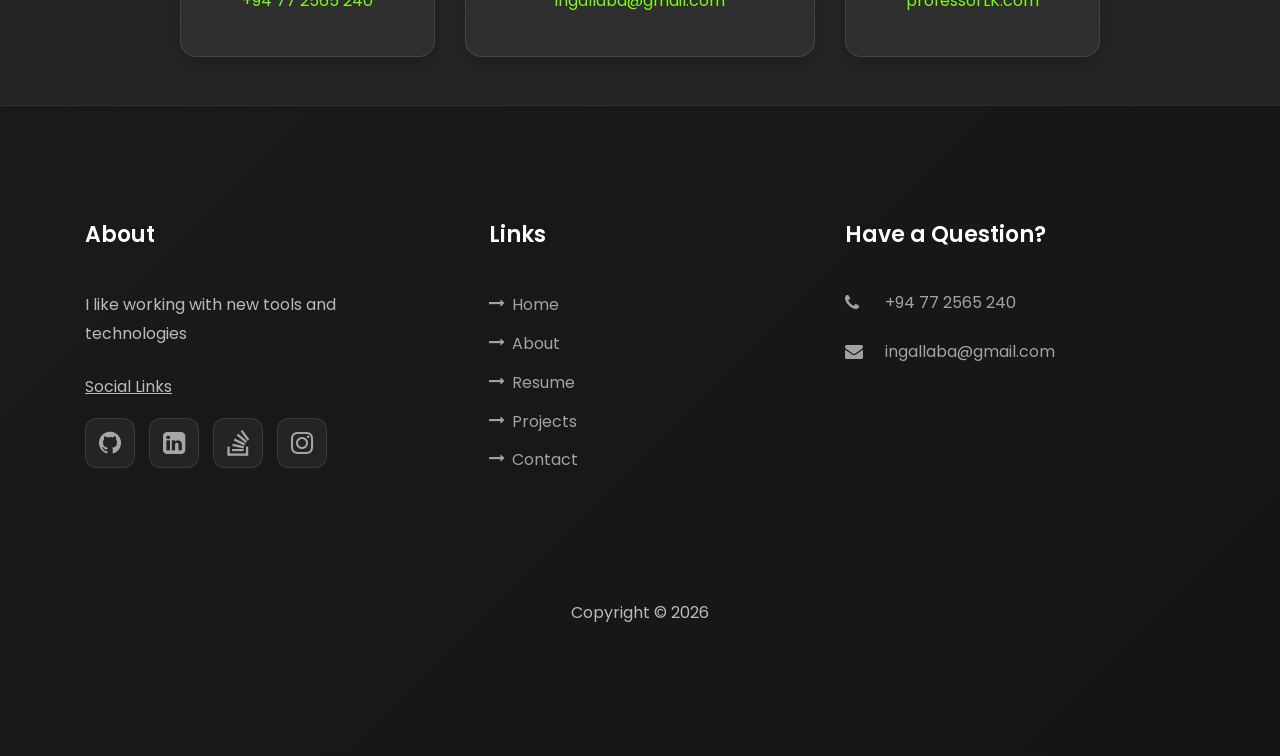
==== commit b278fd3b: "Reorganize portfolio with modular data structure and redesigned header - Removed name from header na" ====
--- a/index.html
+++ b/index.html
@@ -35,7 +35,7 @@
       id="ftco-navbar"
     >
       <div class="container">
-        <a class="navbar-brand" href="index.html">Osada</a>
+        <a class="navbar-brand" href="index.html">Portfolio</a>
         <button
           class="navbar-toggler js-fh5co-nav-toggle fh5co-nav-toggle"
           type="button"
@@ -57,24 +57,20 @@
               <a href="#about-section" class="nav-link"><span>About</span></a>
             </li>
             <li class="nav-item">
-              <a href="#resume-section" class="nav-link"><span>Education</span></a>
+              <a href="#resume-section" class="nav-link"><span>Resume</span></a>
             </li>
             <li class="nav-item">
-              <a href="#project-section" class="nav-link"
-                ><span>Projects</span></a
-              >
+              <a href="#project-section" class="nav-link"><span>Projects</span></a>
             </li>
             <li class="nav-item">
-              <a href="#contact-section" class="nav-link"
-                ><span>Contact</span></a
-              >
+              <a href="#contact-section" class="nav-link"><span>Contact</span></a>
             </li>
           </ul>
         </div>
       </div>
     </nav>
 
-    <section class="hero-wrap js-fullheight">
+    <section class="hero-wrap js-fullheight" id="home-section">
       <div class="container">
         <div class="row no-gutters slider-text js-fullheight justify-content-center align-items-center">
           <div class="col-lg-8 col-md-6 d-flex align-items-center">
@@ -832,5 +828,6 @@
     <script src="js/owl.carousel.min.js"></script>
     <script src="js/jquery.magnific-popup.min.js"></script>
     <script src="js/main.js"></script>
+    <script src="js/data-manager.js"></script>
   </body>
 </html>
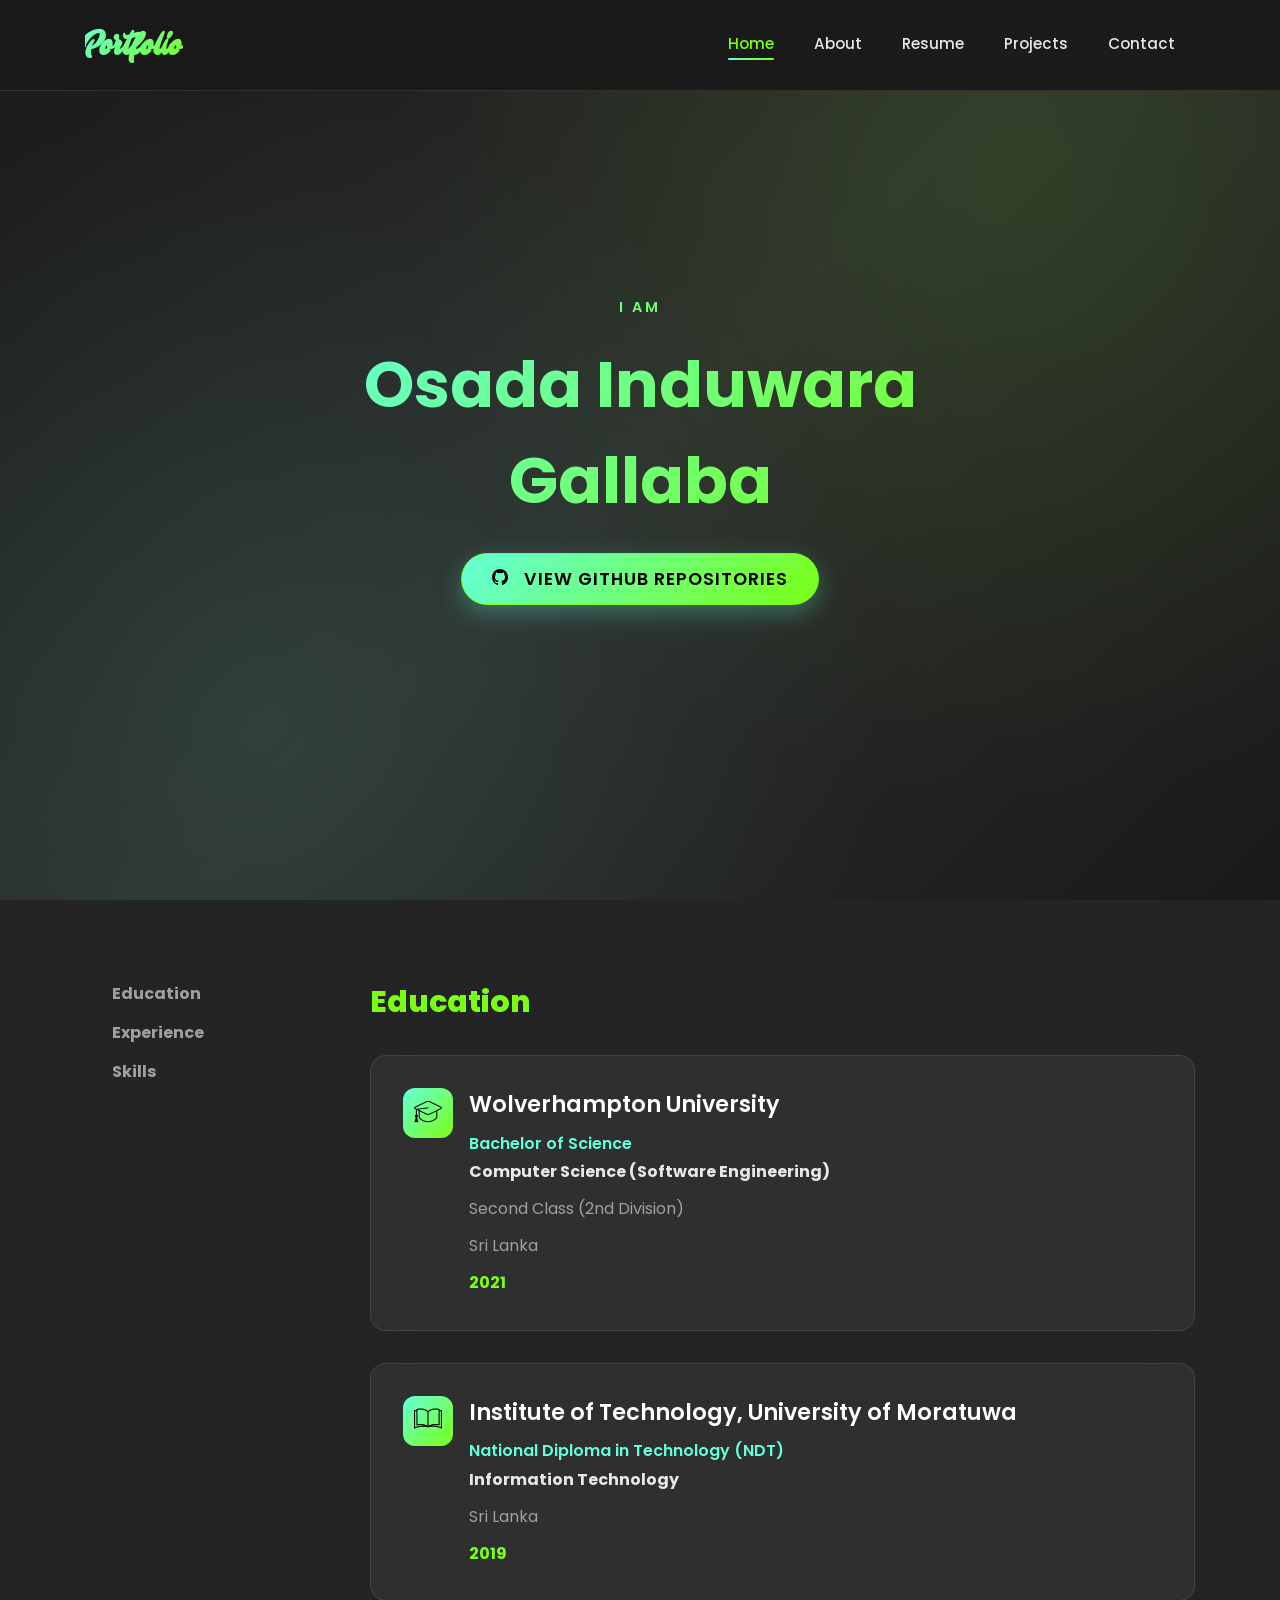
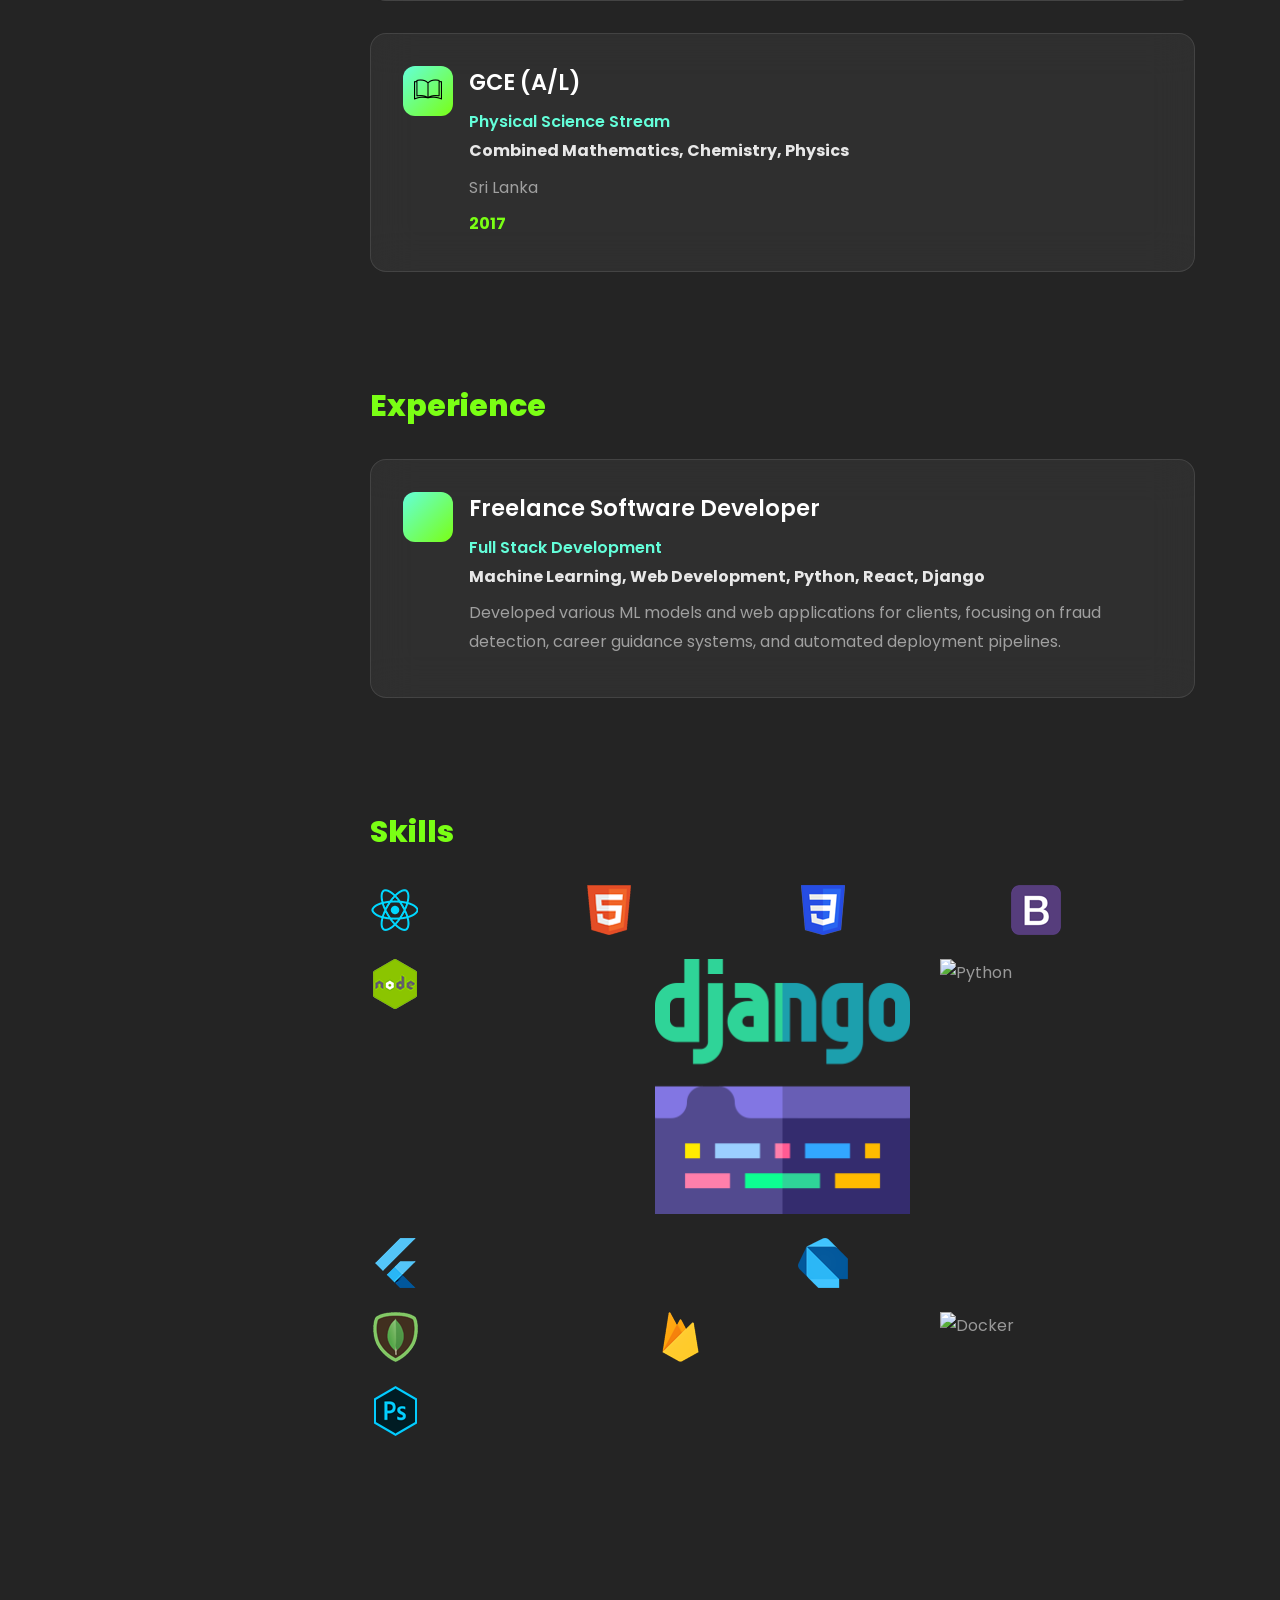
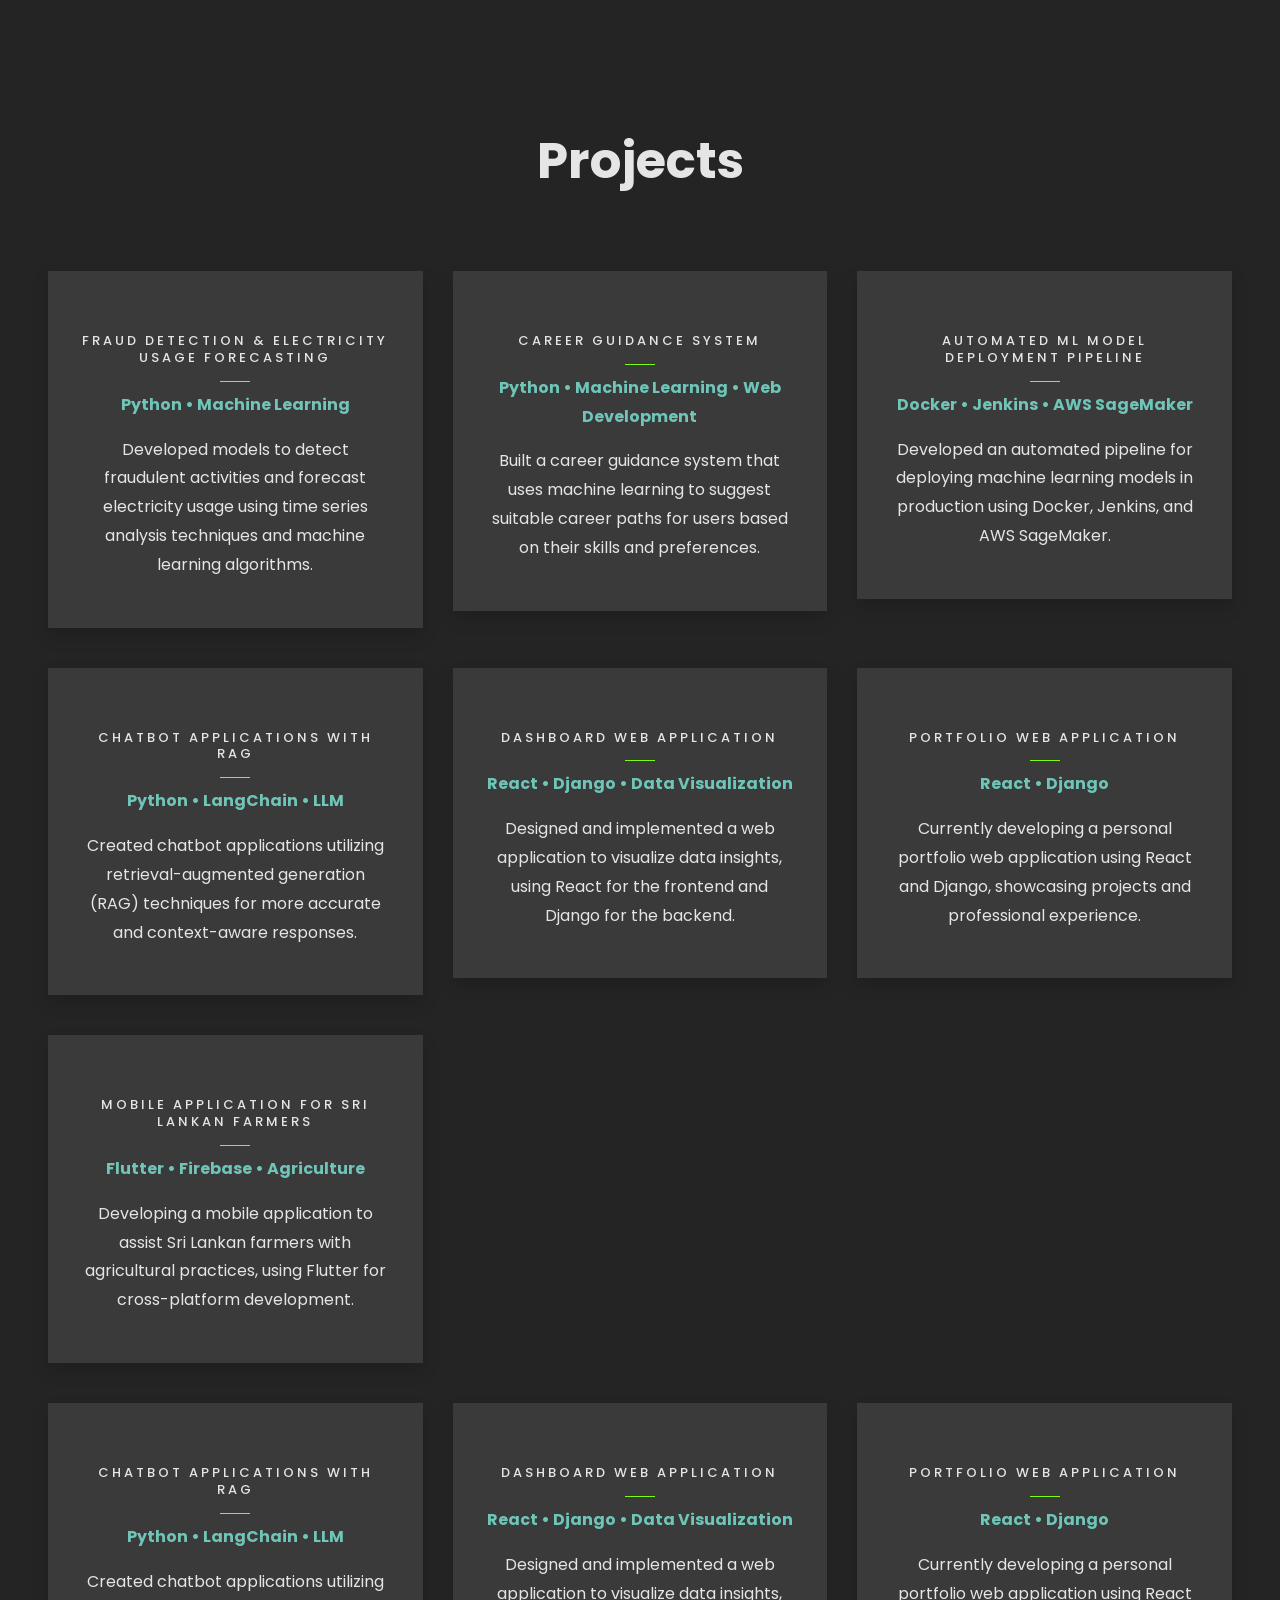
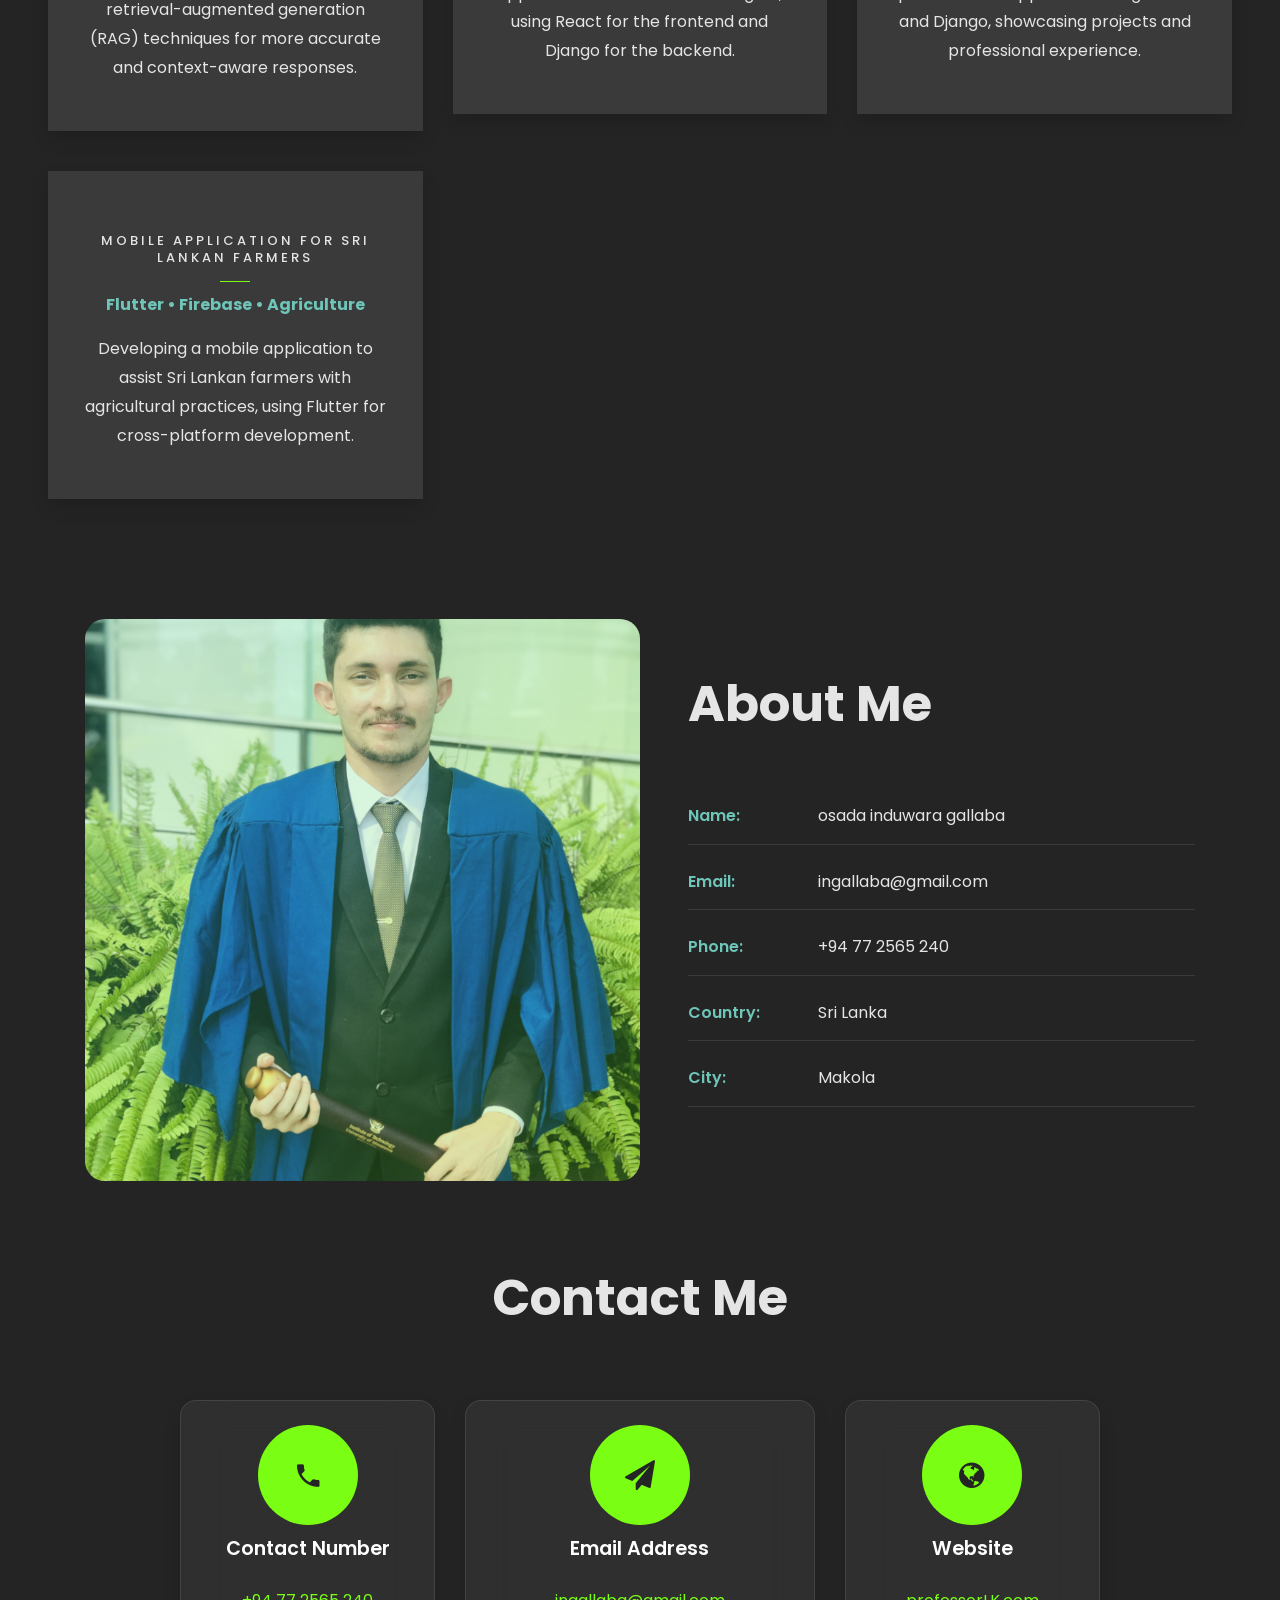
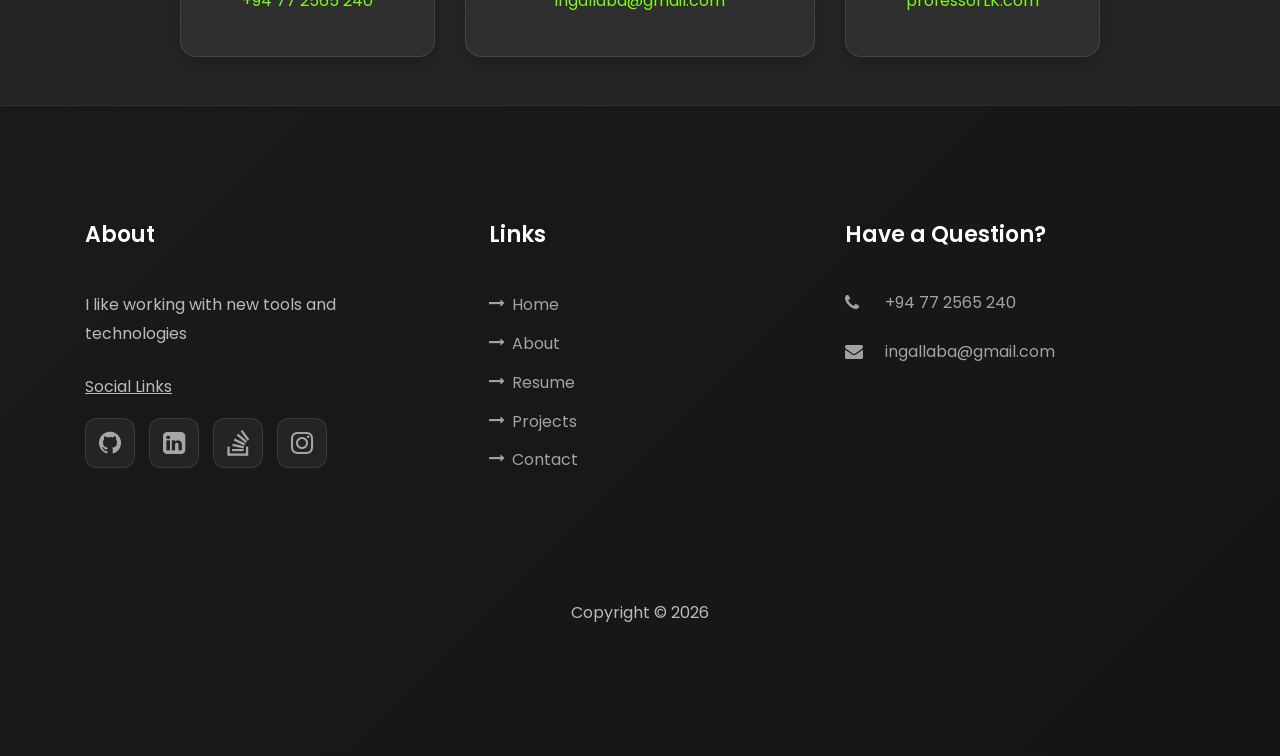
==== commit 299832d9: "Replace GitHub URL with styled button in hero section - Removed GitHub heading and URL text from her" ====
--- a/index.html
+++ b/index.html
@@ -75,13 +75,13 @@
         <div class="row no-gutters slider-text js-fullheight justify-content-center align-items-center">
           <div class="col-lg-8 col-md-6 d-flex align-items-center">
             <div class="text text-center">
-              <h2>GitHub</h2>
-              <a href="https://github.com/OsadaInduwara?tab=repositories" target="_blank">https://github.com/OsadaInduwara?tab=repositories</a>
-              <div class="subheading"> I am</div>
+              <div class="subheading">I am</div>
               <h1 class="hero-title">Osada Induwara Gallaba</h1>
-              <h2>
-                I like Machine Learning, Software Development, Problem Solving, and Data Science.
-              </h2>
+              <div class="mt-4">
+                <a href="https://github.com/OsadaInduwara?tab=repositories" target="_blank" class="btn btn-primary btn-lg">
+                  <i class="icon-github"></i> View GitHub Repositories
+                </a>
+              </div>
             </div>
           </div>
         </div>
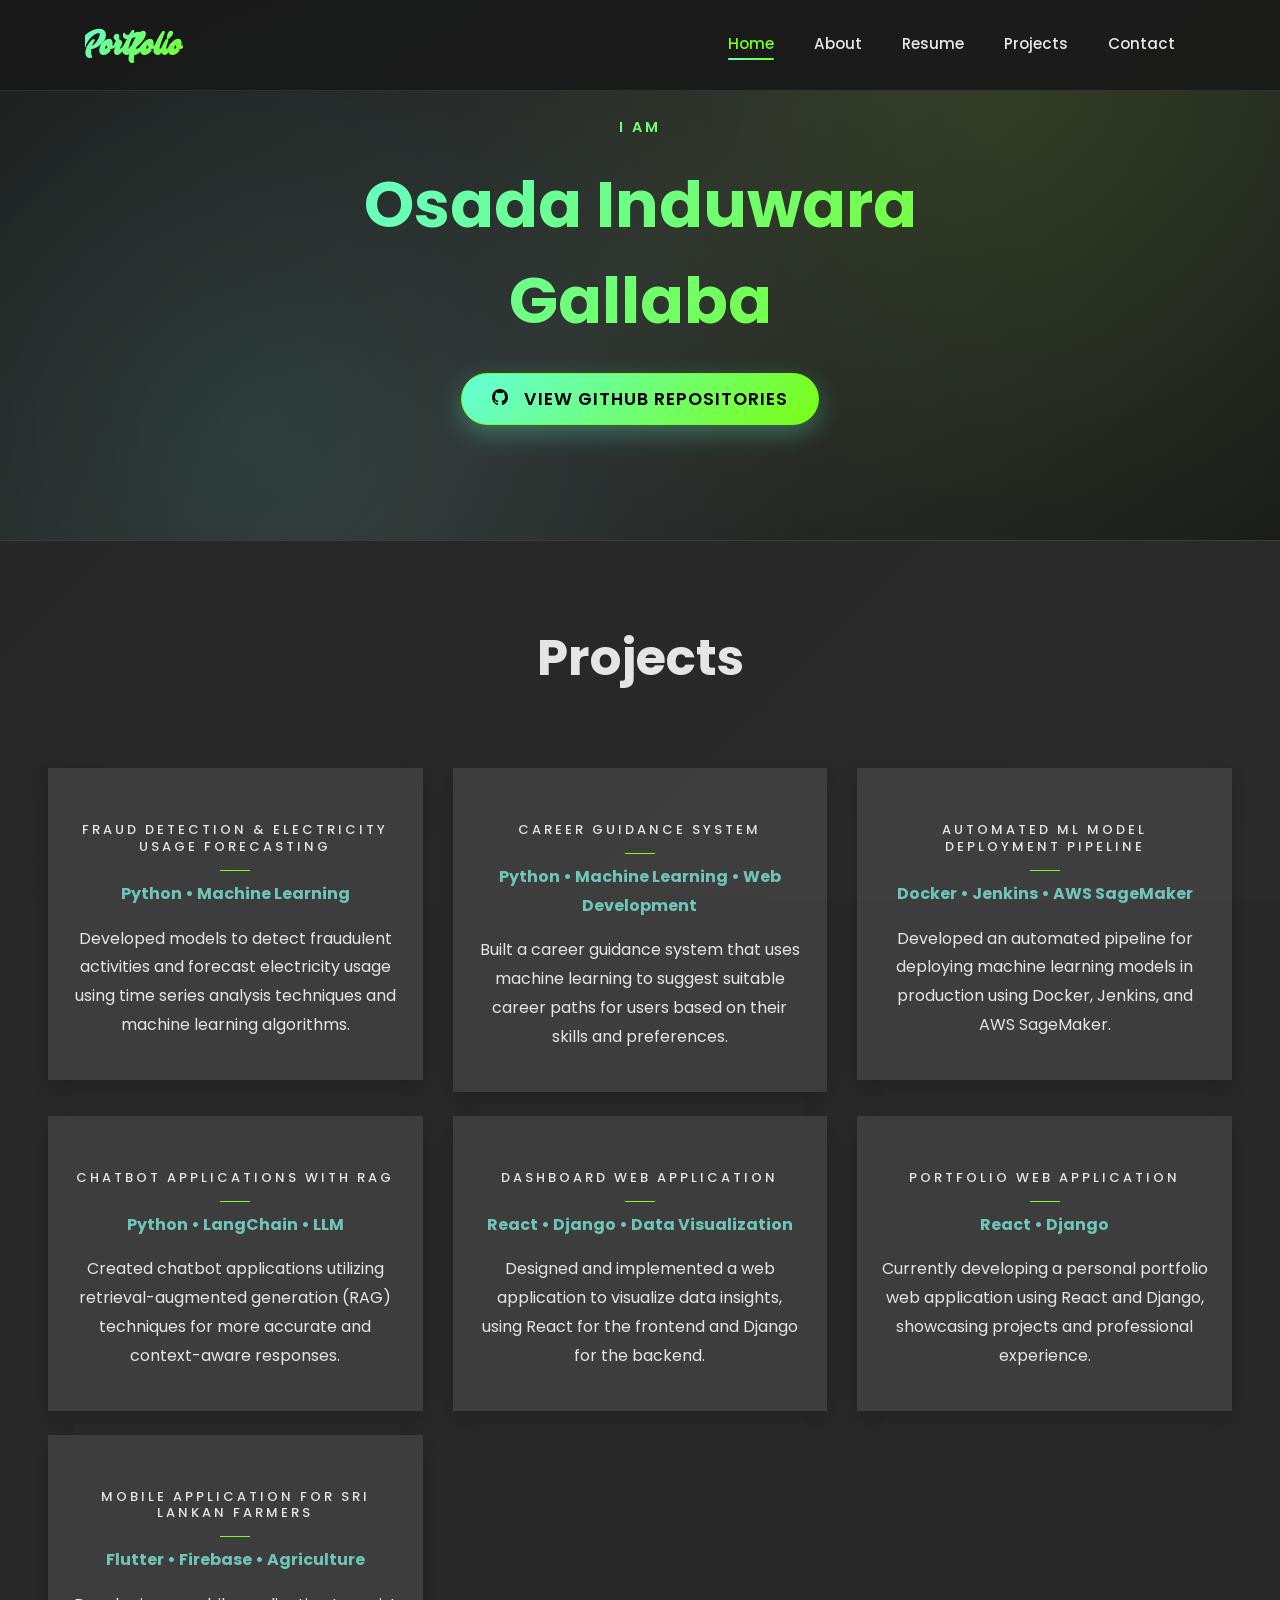
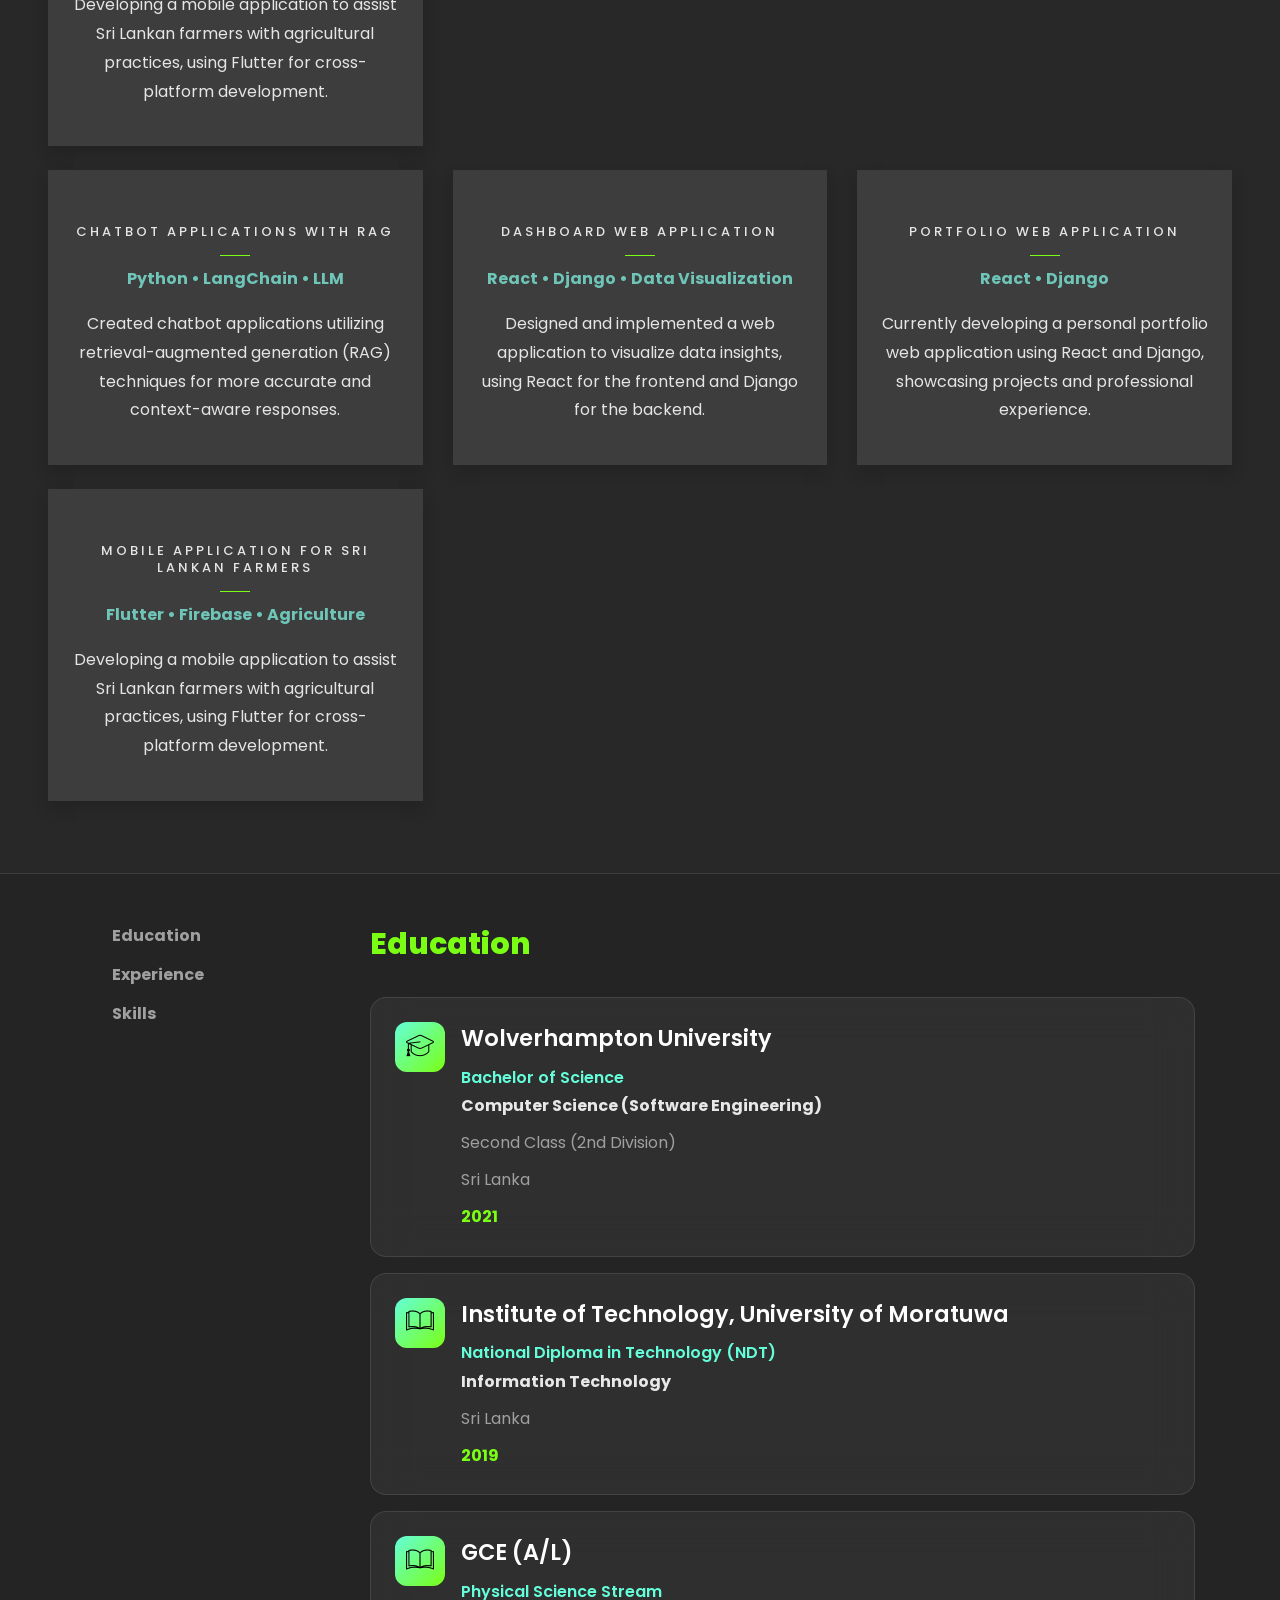
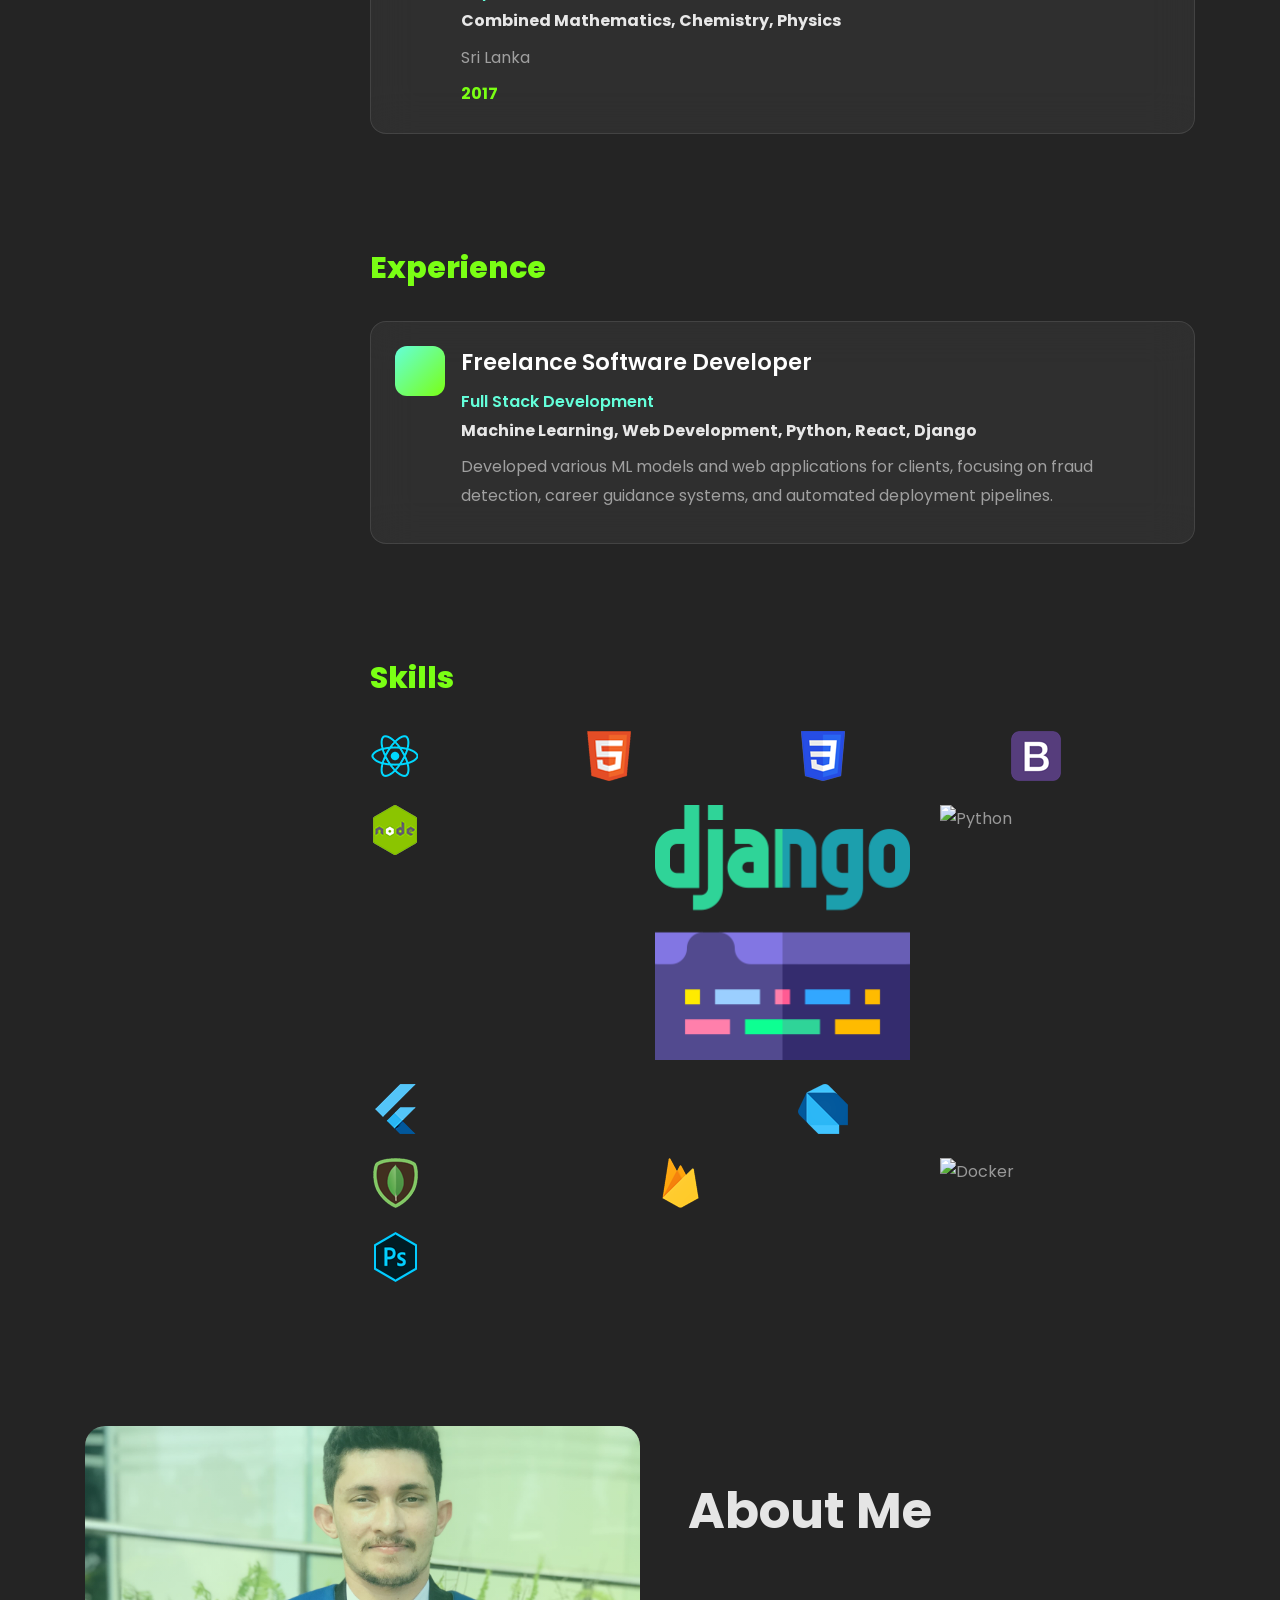
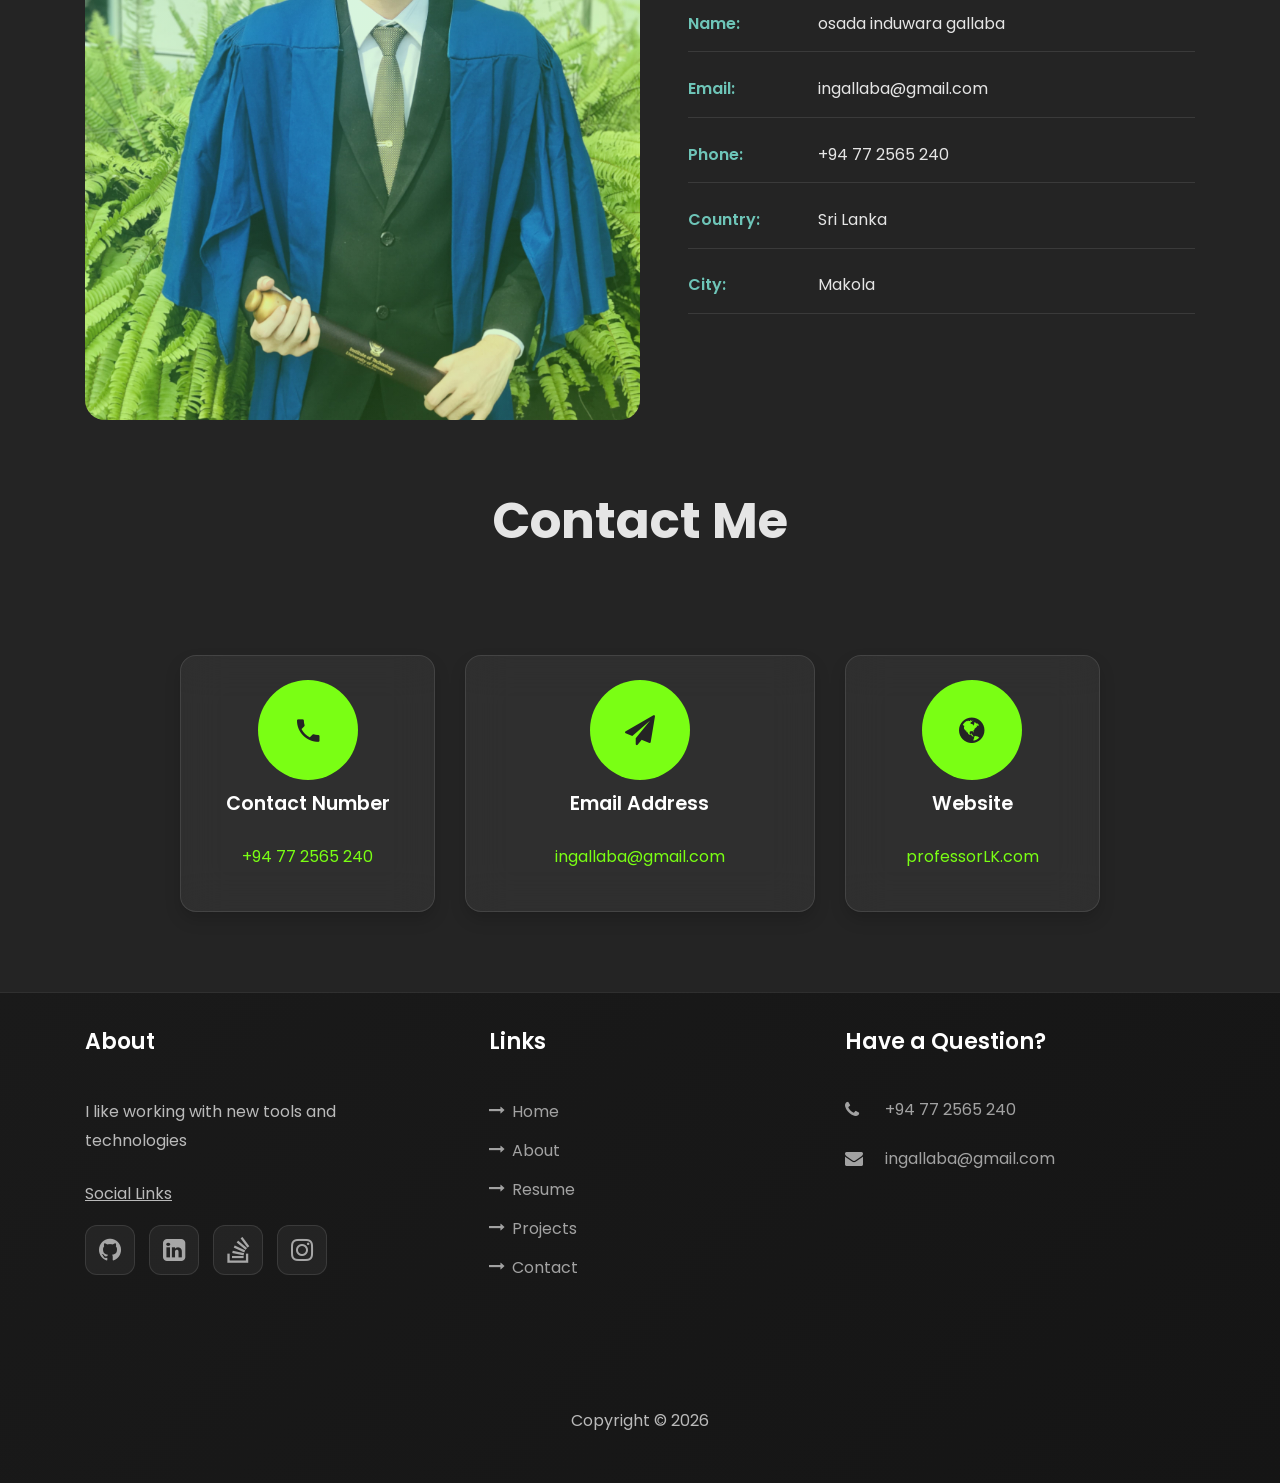
==== commit 16dab965: "Create compact responsive design for better readability - Reduced hero section height from 100vh to " ====
--- a/index.html
+++ b/index.html
@@ -87,7 +87,127 @@
         </div>
       </div>
     </section>
-    
+
+    <section class="ftco-section" id="project-section">
+      <div class="container-fluid px-md-5">
+        <div class="row justify-content-center py-3 mt-3">
+          <div class="col-md-12 heading-section text-center ftco-animate">
+            <h2 class="mb-4">Projects</h2>
+          </div>
+        </div>
+        <div class="row">
+          <div class="col-md-4 text-center d-flex ftco-animate">
+            <a href="#" class="services-1 shadow">
+              <span class="icon">
+                <i class="flaticon-fraud-detection"></i>
+              </span>
+              <div class="desc">
+                <h3 class="mb-4">Fraud Detection & Electricity Usage Forecasting</h3>
+                <p><strong>Python • Machine Learning</strong></p>
+                <p>
+                  Developed models to detect fraudulent activities and forecast electricity usage
+                  using time series analysis techniques and machine learning algorithms.
+                </p>
+              </div>
+            </a>
+          </div>
+          <div class="col-md-4 text-center d-flex ftco-animate">
+            <a href="#" class="services-1 shadow">
+              <span class="icon">
+                <i class="flaticon-career"></i>
+              </span>
+              <div class="desc">
+                <h3 class="mb-4">Career Guidance System</h3>
+                <p><strong>Python • Machine Learning • Web Development</strong></p>
+                <p>
+                  Built a career guidance system that uses machine learning to suggest suitable
+                  career paths for users based on their skills and preferences.
+                </p>
+              </div>
+            </a>
+          </div>
+          <div class="col-md-4 text-center d-flex ftco-animate">
+            <a href="#" class="services-1 shadow">
+              <span class="icon">
+                <i class="flaticon-deployment"></i>
+              </span>
+              <div class="desc">
+                <h3 class="mb-4">Automated ML Model Deployment Pipeline</h3>
+                <p><strong>Docker • Jenkins • AWS SageMaker</strong></p>
+                <p>
+                  Developed an automated pipeline for deploying machine learning models in
+                  production using Docker, Jenkins, and AWS SageMaker.
+                </p>
+              </div>
+            </a>
+          </div>
+        </div>
+        <div class="row">
+          <div class="col-md-4 text-center d-flex ftco-animate">
+            <a href="#" class="services-1 shadow">
+              <span class="icon">
+                <i class="flaticon-chatbot"></i>
+              </span>
+              <div class="desc">
+                <h3 class="mb-4">Chatbot Applications with RAG</h3>
+                <p><strong>Python • LangChain • LLM</strong></p>
+                <p>
+                  Created chatbot applications utilizing retrieval-augmented generation (RAG)
+                  techniques for more accurate and context-aware responses.
+                </p>
+              </div>
+            </a>
+          </div>
+          <div class="col-md-4 text-center d-flex ftco-animate">
+            <a href="#" class="services-1 shadow">
+              <span class="icon">
+                <i class="flaticon-dashboard"></i>
+              </span>
+              <div class="desc">
+                <h3 class="mb-4">Dashboard Web Application</h3>
+                <p><strong>React • Django • Data Visualization</strong></p>
+                <p>
+                  Designed and implemented a web application to visualize data insights,
+                  using React for the frontend and Django for the backend.
+                </p>
+              </div>
+            </a>
+          </div>
+          <div class="col-md-4 text-center d-flex ftco-animate">
+            <a href="#" class="services-1 shadow">
+              <span class="icon">
+                <i class="flaticon-portfolio"></i>
+              </span>
+              <div class="desc">
+                <h3 class="mb-4">Portfolio Web Application</h3>
+                <p><strong>React • Django</strong></p>
+                <p>
+                  Currently developing a personal portfolio web application using React and Django,
+                  showcasing projects and professional experience.
+                </p>
+              </div>
+            </a>
+          </div>
+        </div>
+        <div class="row">
+          <div class="col-md-4 text-center d-flex ftco-animate">
+            <a href="#" class="services-1 shadow">
+              <span class="icon">
+                <i class="flaticon-farming"></i>
+              </span>
+              <div class="desc">
+                <h3 class="mb-4">Mobile Application for Sri Lankan Farmers</h3>
+                <p><strong>Flutter • Firebase • Agriculture</strong></p>
+                <p>
+                  Developing a mobile application to assist Sri Lankan farmers with
+                  agricultural practices, using Flutter for cross-platform development.
+                </p>
+              </div>
+            </a>
+          </div>
+        </div>
+      </div>
+    </section>
 
     <section class="ftco-section ftco-no-pb goto-here" id="resume-section">
       <div class="container">
@@ -423,127 +543,6 @@
         </div>
       </div>
     </section> -->
-    <section class="ftco-section" id="project-section">
-      <div class="container-fluid px-md-5">
-        <div class="row justify-content-center py-5 mt-5">
-          <div class="col-md-12 heading-section text-center ftco-animate">
-            <h2 class="mb-4">Projects</h2>
-          </div>
-        </div>
-        <div class="row">
-          <div class="col-md-4 text-center d-flex ftco-animate">
-            <a href="#" class="services-1 shadow">
-              <span class="icon">
-                <i class="flaticon-fraud-detection"></i>
-              </span>
-              <div class="desc">
-                <h3 class="mb-4">Fraud Detection & Electricity Usage Forecasting</h3>
-                <p><strong>Python • Machine Learning</strong></p>
-                <p>
-                  Developed models to detect fraudulent activities and forecast electricity usage
-                  using time series analysis techniques and machine learning algorithms.
-                </p>
-              </div>
-            </a>
-          </div>
-          <div class="col-md-4 text-center d-flex ftco-animate">
-            <a href="#" class="services-1 shadow">
-              <span class="icon">
-                <i class="flaticon-career"></i>
-              </span>
-              <div class="desc">
-                <h3 class="mb-4">Career Guidance System</h3>
-                <p><strong>Python • Machine Learning • Web Development</strong></p>
-                <p>
-                  Built a career guidance system that uses machine learning to suggest suitable
-                  career paths for users based on their skills and preferences.
-                </p>
-              </div>
-            </a>
-          </div>
-          <div class="col-md-4 text-center d-flex ftco-animate">
-            <a href="#" class="services-1 shadow">
-              <span class="icon">
-                <i class="flaticon-deployment"></i>
-              </span>
-              <div class="desc">
-                <h3 class="mb-4">Automated ML Model Deployment Pipeline</h3>
-                <p><strong>Docker • Jenkins • AWS SageMaker</strong></p>
-                <p>
-                  Developed an automated pipeline for deploying machine learning models in
-                  production using Docker, Jenkins, and AWS SageMaker.
-                </p>
-              </div>
-            </a>
-          </div>
-        </div>
-        <div class="row">
-          <div class="col-md-4 text-center d-flex ftco-animate">
-            <a href="#" class="services-1 shadow">
-              <span class="icon">
-                <i class="flaticon-chatbot"></i>
-              </span>
-              <div class="desc">
-                <h3 class="mb-4">Chatbot Applications with RAG</h3>
-                <p><strong>Python • LangChain • LLM</strong></p>
-                <p>
-                  Created chatbot applications utilizing retrieval-augmented generation (RAG)
-                  techniques for more accurate and context-aware responses.
-                </p>
-              </div>
-            </a>
-          </div>
-          <div class="col-md-4 text-center d-flex ftco-animate">
-            <a href="#" class="services-1 shadow">
-              <span class="icon">
-                <i class="flaticon-dashboard"></i>
-              </span>
-              <div class="desc">
-                <h3 class="mb-4">Dashboard Web Application</h3>
-                <p><strong>React • Django • Data Visualization</strong></p>
-                <p>
-                  Designed and implemented a web application to visualize data insights,
-                  using React for the frontend and Django for the backend.
-                </p>
-              </div>
-            </a>
-          </div>
-          <div class="col-md-4 text-center d-flex ftco-animate">
-            <a href="#" class="services-1 shadow">
-              <span class="icon">
-                <i class="flaticon-portfolio"></i>
-              </span>
-              <div class="desc">
-                <h3 class="mb-4">Portfolio Web Application</h3>
-                <p><strong>React • Django</strong></p>
-                <p>
-                  Currently developing a personal portfolio web application using React and Django,
-                  showcasing projects and professional experience.
-                </p>
-              </div>
-            </a>
-          </div>
-        </div>
-        <div class="row">
-          <div class="col-md-4 text-center d-flex ftco-animate">
-            <a href="#" class="services-1 shadow">
-              <span class="icon">
-                <i class="flaticon-farming"></i>
-              </span>
-              <div class="desc">
-                <h3 class="mb-4">Mobile Application for Sri Lankan Farmers</h3>
-                <p><strong>Flutter • Firebase • Agriculture</strong></p>
-                <p>
-                  Developing a mobile application to assist Sri Lankan farmers with
-                  agricultural practices, using Flutter for cross-platform development.
-                </p>
-              </div>
-            </a>
-          </div>
-        </div>
-      </div>
-    </section>
-
     <section
       class="ftco-about img ftco-section ftco-no-pt ftco-no-pb"
       id="about-section"
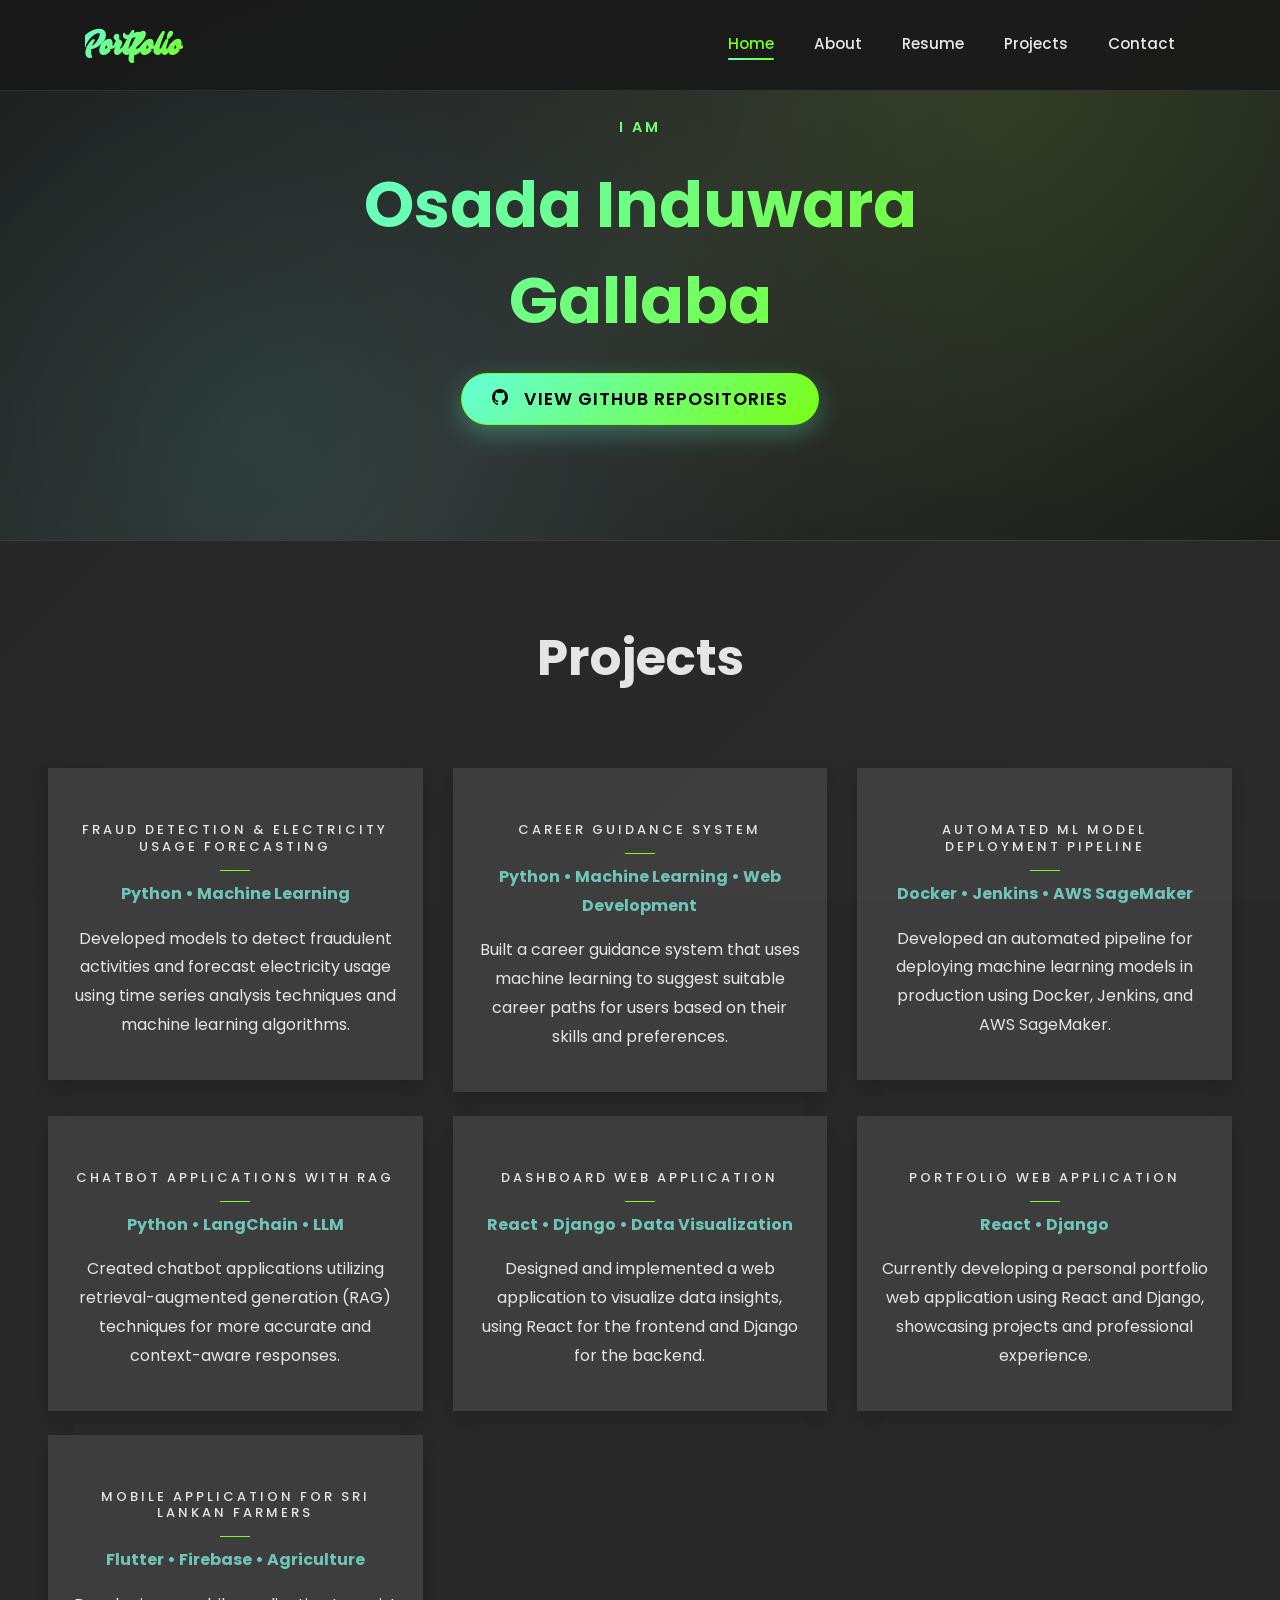
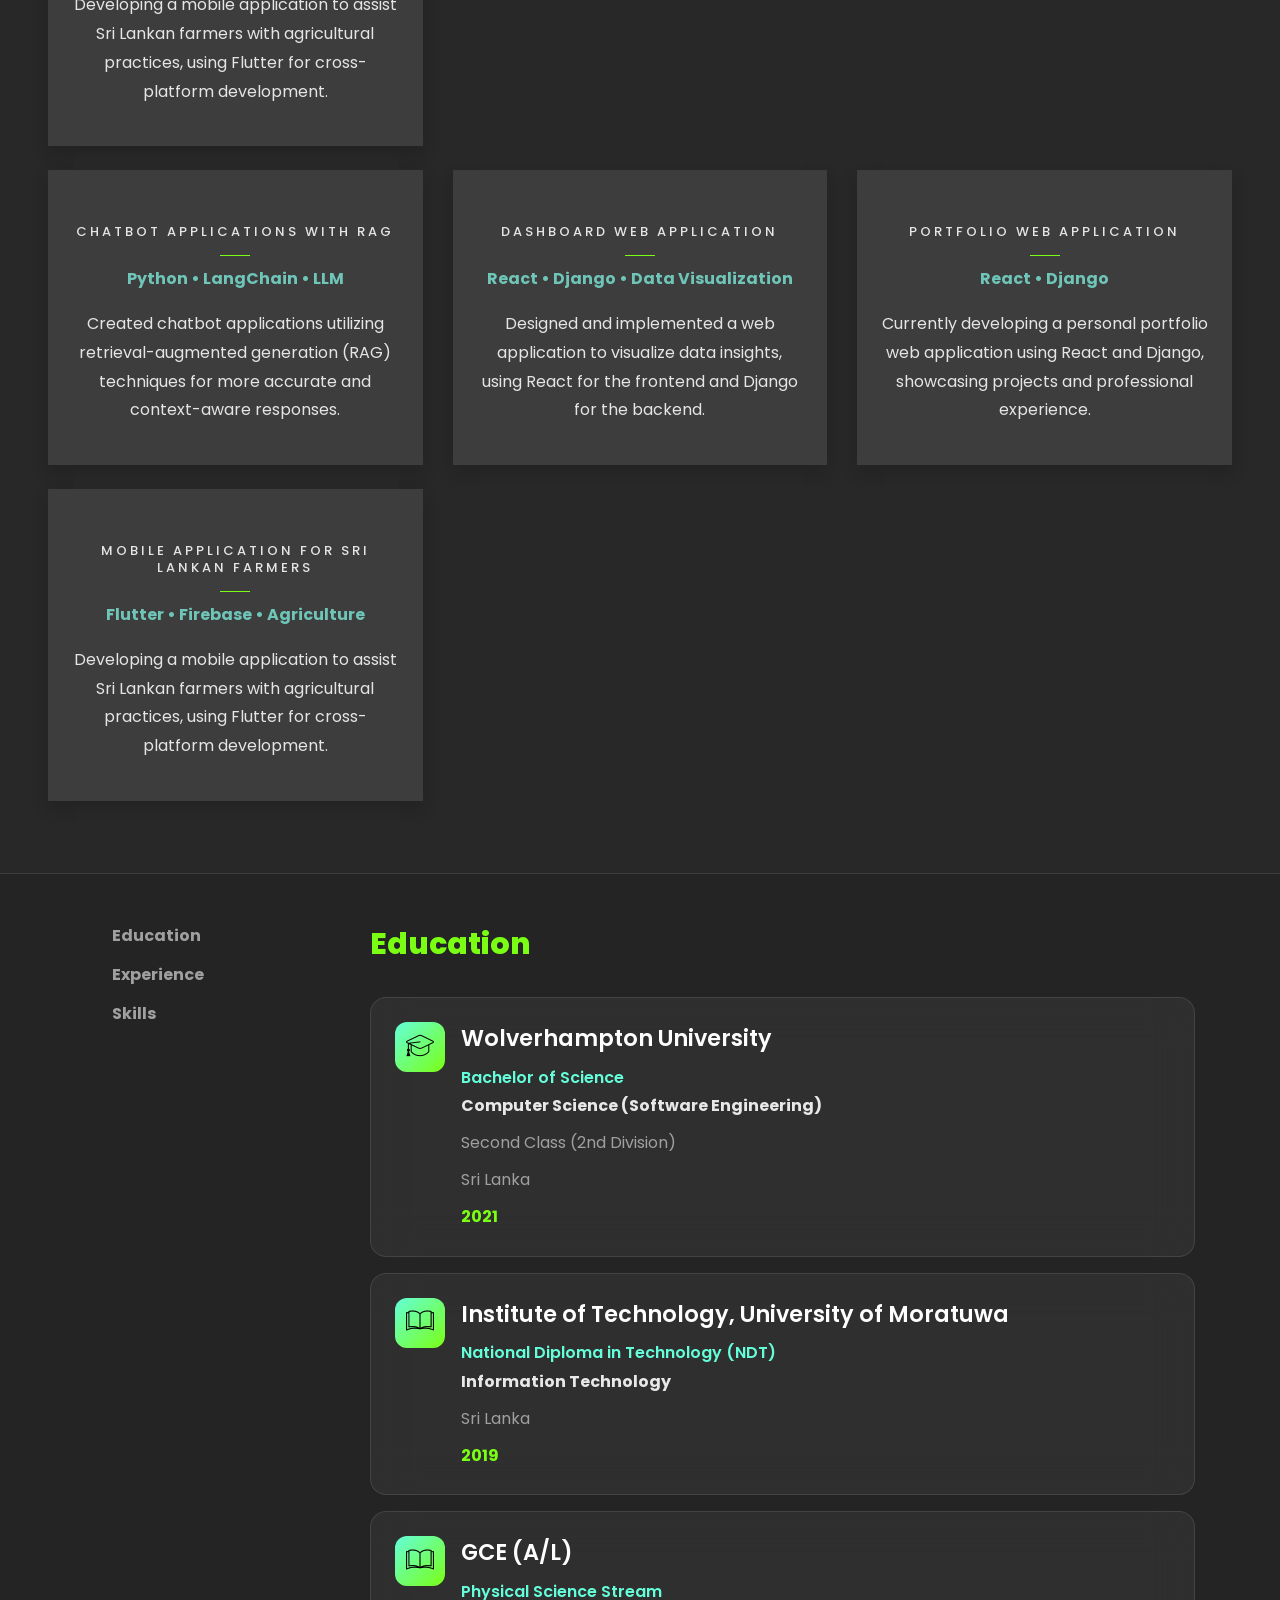
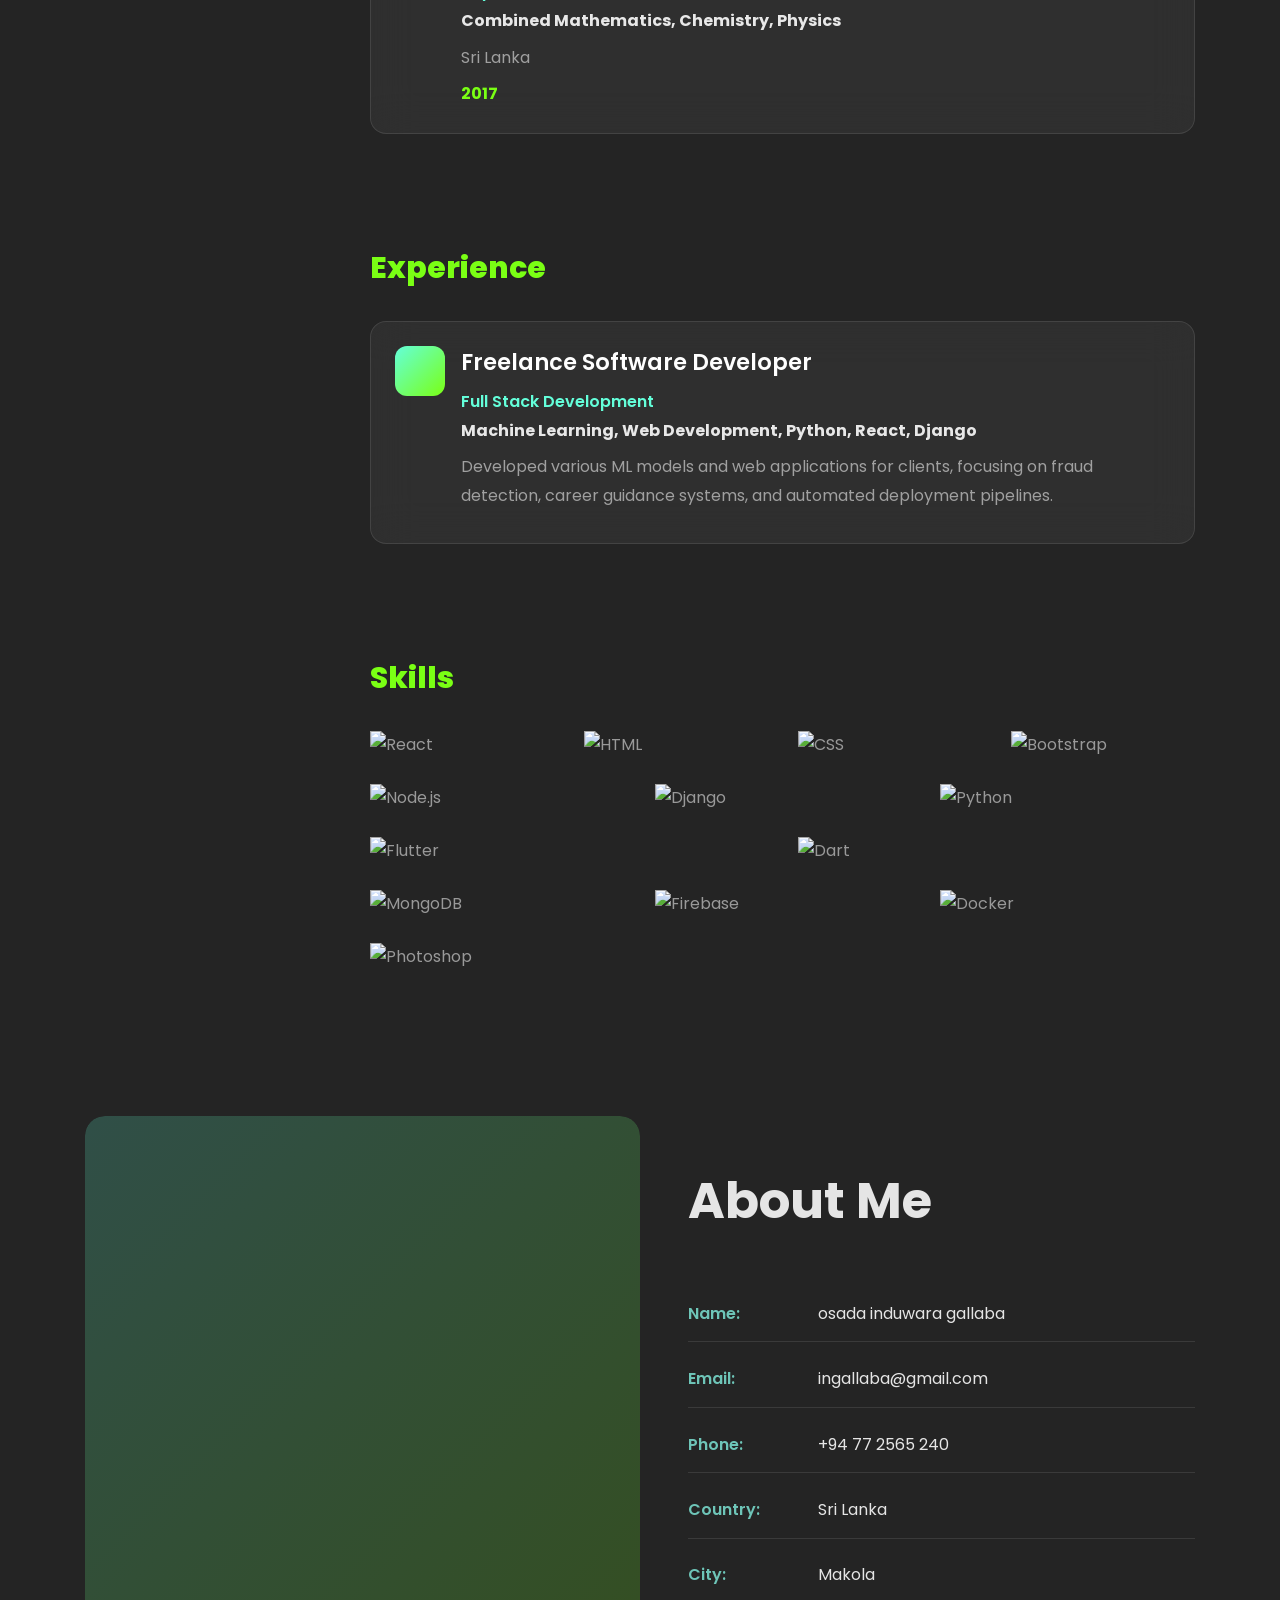
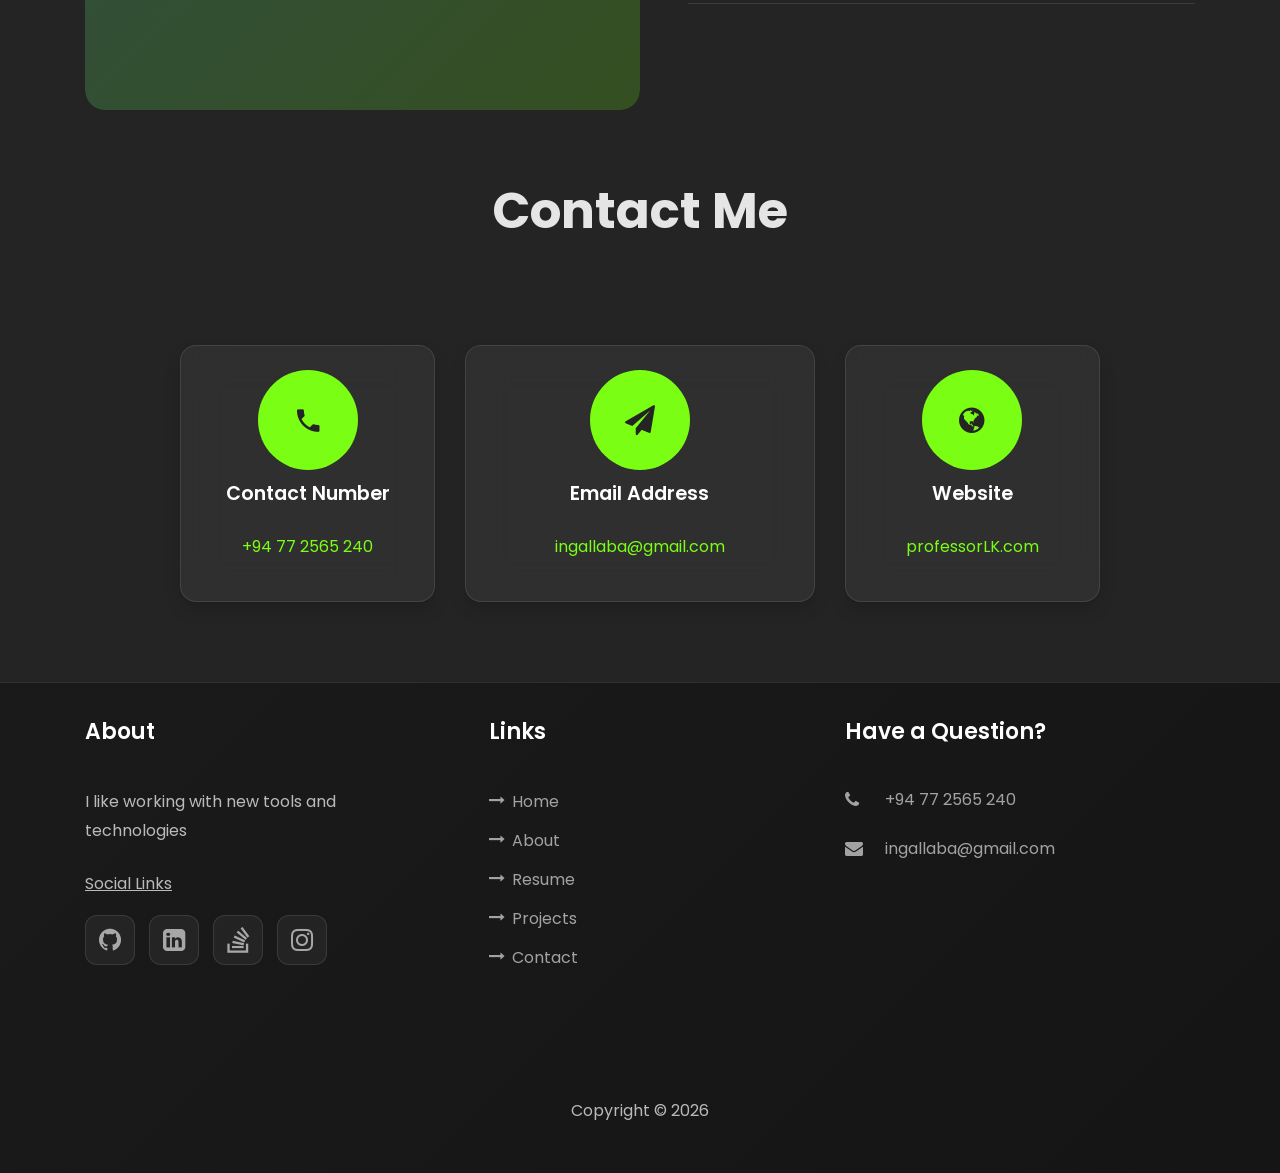
==== commit f61ccfa3: "Fix navbar visibility and update skills section - Remove display:none rule from navbar in print medi" ====
--- a/index.html
+++ b/index.html
@@ -276,107 +276,52 @@
             </div>
             <div id="page-3" class="page three">
               <h2 class="heading">Skills</h2>
-              <!-- Skill Section -->
-              <div class="row mb-4 ftco-animate">
-                <div class="col">
-                  <img
-                    class="img-fluid grow"
-                    src="images/skills/node.png"
-                    title="NodeJS"
-                  />
-                </div>
-                <div class="col">
-                  <img
-                    class="img-fluid grow"
-                    src="images/skills/react.png"
-                    title="React"
-                  />
-                </div>
-                <div class="col">
-                  <img
-                    class="img-fluid grow"
-                    src="images/skills/html.png"
-                    title="HTML"
-                  />
-                </div>
-                <div class="col">
-                  <img
-                    class="img-fluid grow"
-                    src="images/skills/css.png"
-                    title="CSS"
-                  />
-                </div>
-                <div class="col">
-                  <img
-                    class="img-fluid grow"
-                    src="images/skills/bootstrap.png"
-                    title="Bootstrap"
-                  />
-                </div>
-              </div>
-              <div class="row mb-4 ftco-animate">              
-                <div class="col">
-                  <img
-                    class="img-fluid grow"
-                    src="images/skills/photoshop.png"
-                    title="Photoshop"
-                  />
-                </div>
-                
-                
-              </div>
-              <div class="row mb-4 ftco-animate">
-                <div class="col">
-                  <img
-                    class="img-fluid grow"
-                    src="images/skills/mongo.png"
-                    title="Mongo DB"
-                  />
-                </div>
-                <div class="col">
-                  <img
-                    class="img-fluid grow"
-                    src="images/skills/firebase.png"
-                    title="FireBase"
-                  />
-                </div>
-                
-                <div class="col">
-                  <img
-                    class="img-fluid grow"
-                    src="images/skills/dart.png"
-                    title="Dart"
-                  />
-                </div>
-                <div class="col">
-                  <img
-                    class="img-fluid grow"
-                    src="images/skills/flutter.png"
-                    title="Flutter"
-                  />
-                </div>
-                <div class="col">
-                  <img
-                    class="img-fluid grow"
-                    src="images/skills/python.png"
-                    title="Flutter"
-                  />
-                </div>
-                <div class="col">
-                  <img
-                    class="img-fluid grow"
-                    src="images/skills/django.png"
-                    title="Flutter"
-                  />
-                </div>
-                <div class="col">
-                  <img
-                    class="img-fluid grow"
-                    src="images/skills/docker.png"
-                    title="Flutter"
-                  />
-                </div>
-                
+              <!-- Skills Section -->
+              <div class="ftco-animate">
+                <div class="mb-4">
+                  <h4 class="mb-3" style="color: #7aff14;">Programming Languages:</h4>
+                  <p>Python (intermediate), JavaScript (basic), R (basic)</p>
+                </div>
+
+                <div class="mb-4">
+                  <h4 class="mb-3" style="color: #7aff14;">AI/ML Frameworks:</h4>
+                  <p>TensorFlow, PyTorch, scikit-learn, Keras, NLTK, H2O, FLAMEL, Hugging Face Transformers</p>
+                </div>
+
+                <div class="mb-4">
+                  <h4 class="mb-3" style="color: #7aff14;">Generative AI Tools & Models:</h4>
+                  <p>GPT-3.5 Turbo, LLaMA, Claude, Grok 3, Gemini API</p>
+                </div>
+
+                <div class="mb-4">
+                  <h4 class="mb-3" style="color: #7aff14;">MLOps & Deployment:</h4>
+                  <p>AWS SageMaker, Docker, Jenkins, GitHub Actions</p>
+                </div>
+
+                <div class="mb-4">
+                  <h4 class="mb-3" style="color: #7aff14;">Data Science Tools:</h4>
+                  <p>Pandas, NumPy, PowerBI, QGIS</p>
+                </div>
+
+                <div class="mb-4">
+                  <h4 class="mb-3" style="color: #7aff14;">Databases:</h4>
+                  <p>PostgreSQL, MySQL, MongoDB, ChromaDB, Firebase</p>
+                </div>
+
+                <div class="mb-4">
+                  <h4 class="mb-3" style="color: #7aff14;">Web & Mobile Development:</h4>
+                  <p>Django, Flask, FastAPI, React.js, Next.js, Flutter</p>
+                </div>
+
+                <div class="mb-4">
+                  <h4 class="mb-3" style="color: #7aff14;">AI Techniques & Concepts:</h4>
+                  <p>Deep Learning, Natural Language Processing (NLP), Generative Adversarial Networks (GANs), Explainable AI (XAI), Graph Neural Networks (GNNs)</p>
+                </div>
+
+                <div class="mb-4">
+                  <h4 class="mb-3" style="color: #7aff14;">AI Automation & Workflow Orchestration:</h4>
+                  <p>n8n, CrewAI, LangGraph, Langchain, LlamaIndex</p>
+                </div>
               </div>
             </div>
             <!-- <div id="page-4" class="page four">
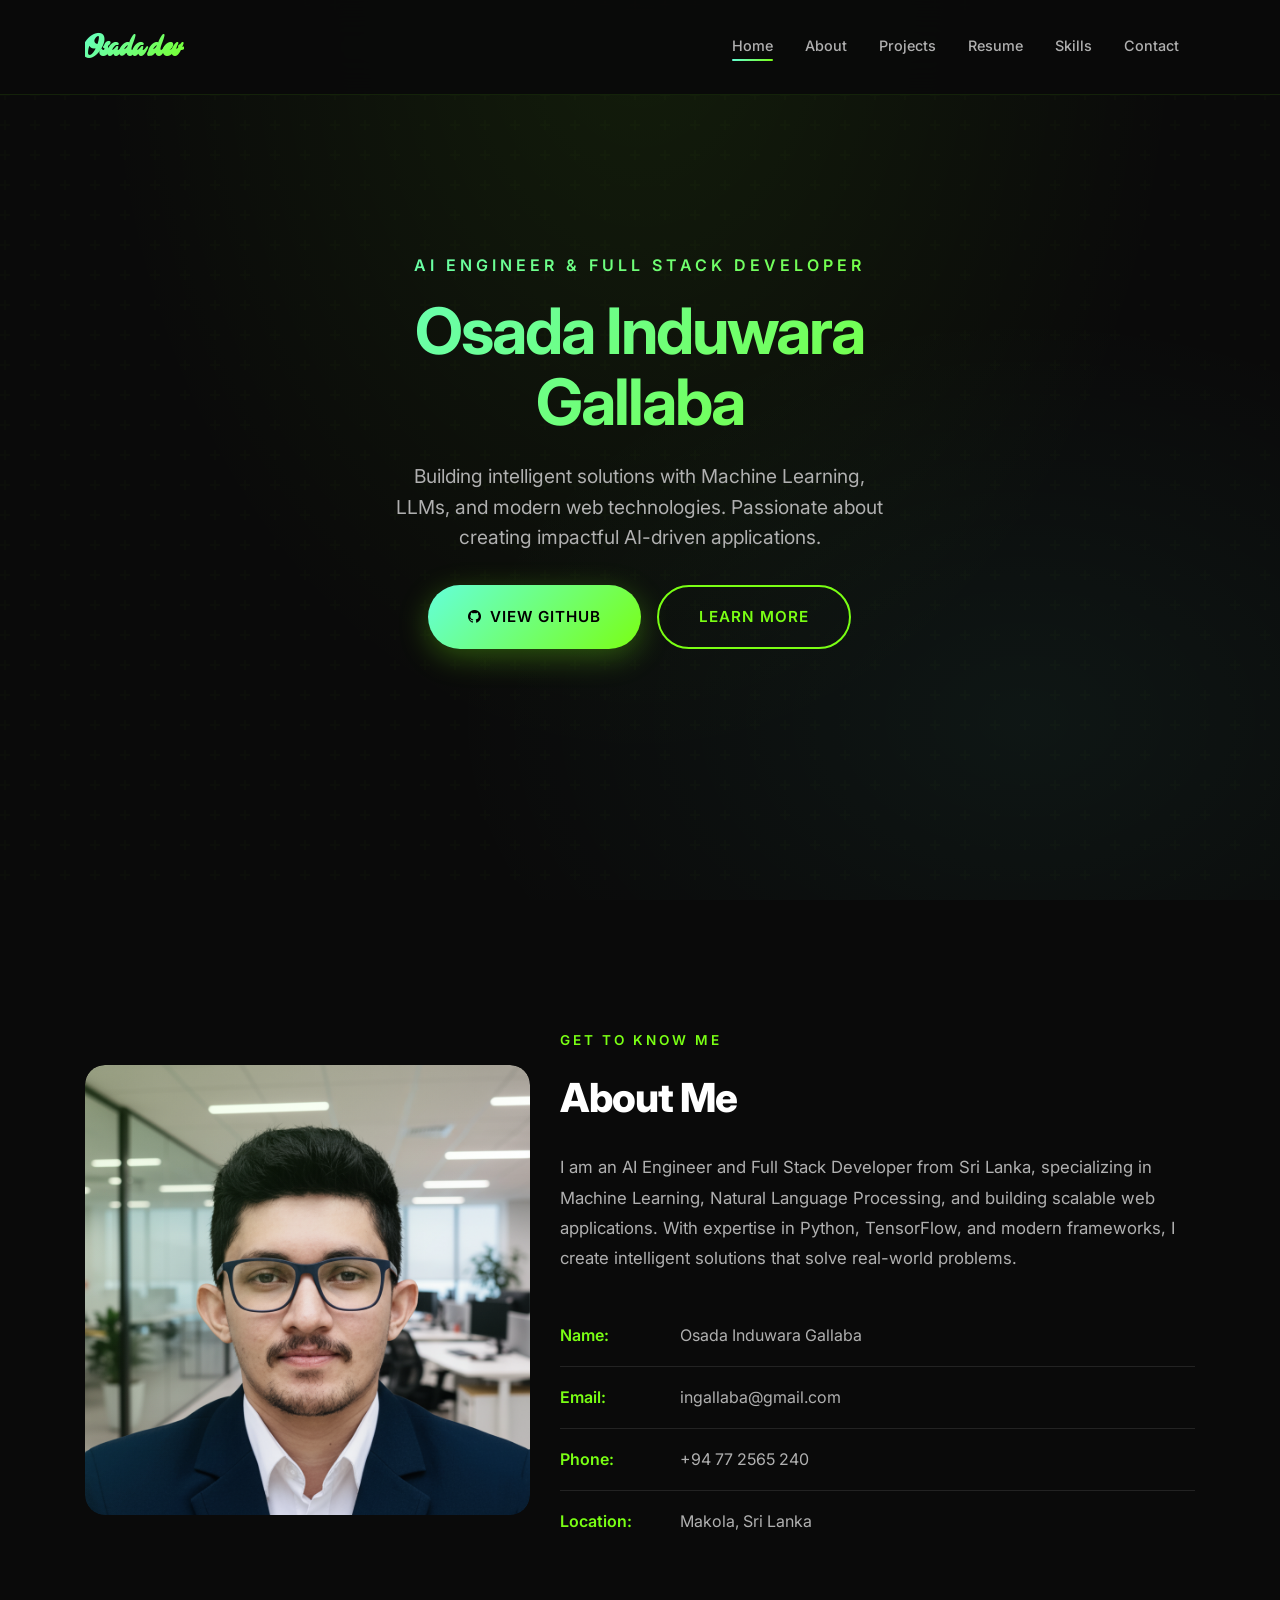
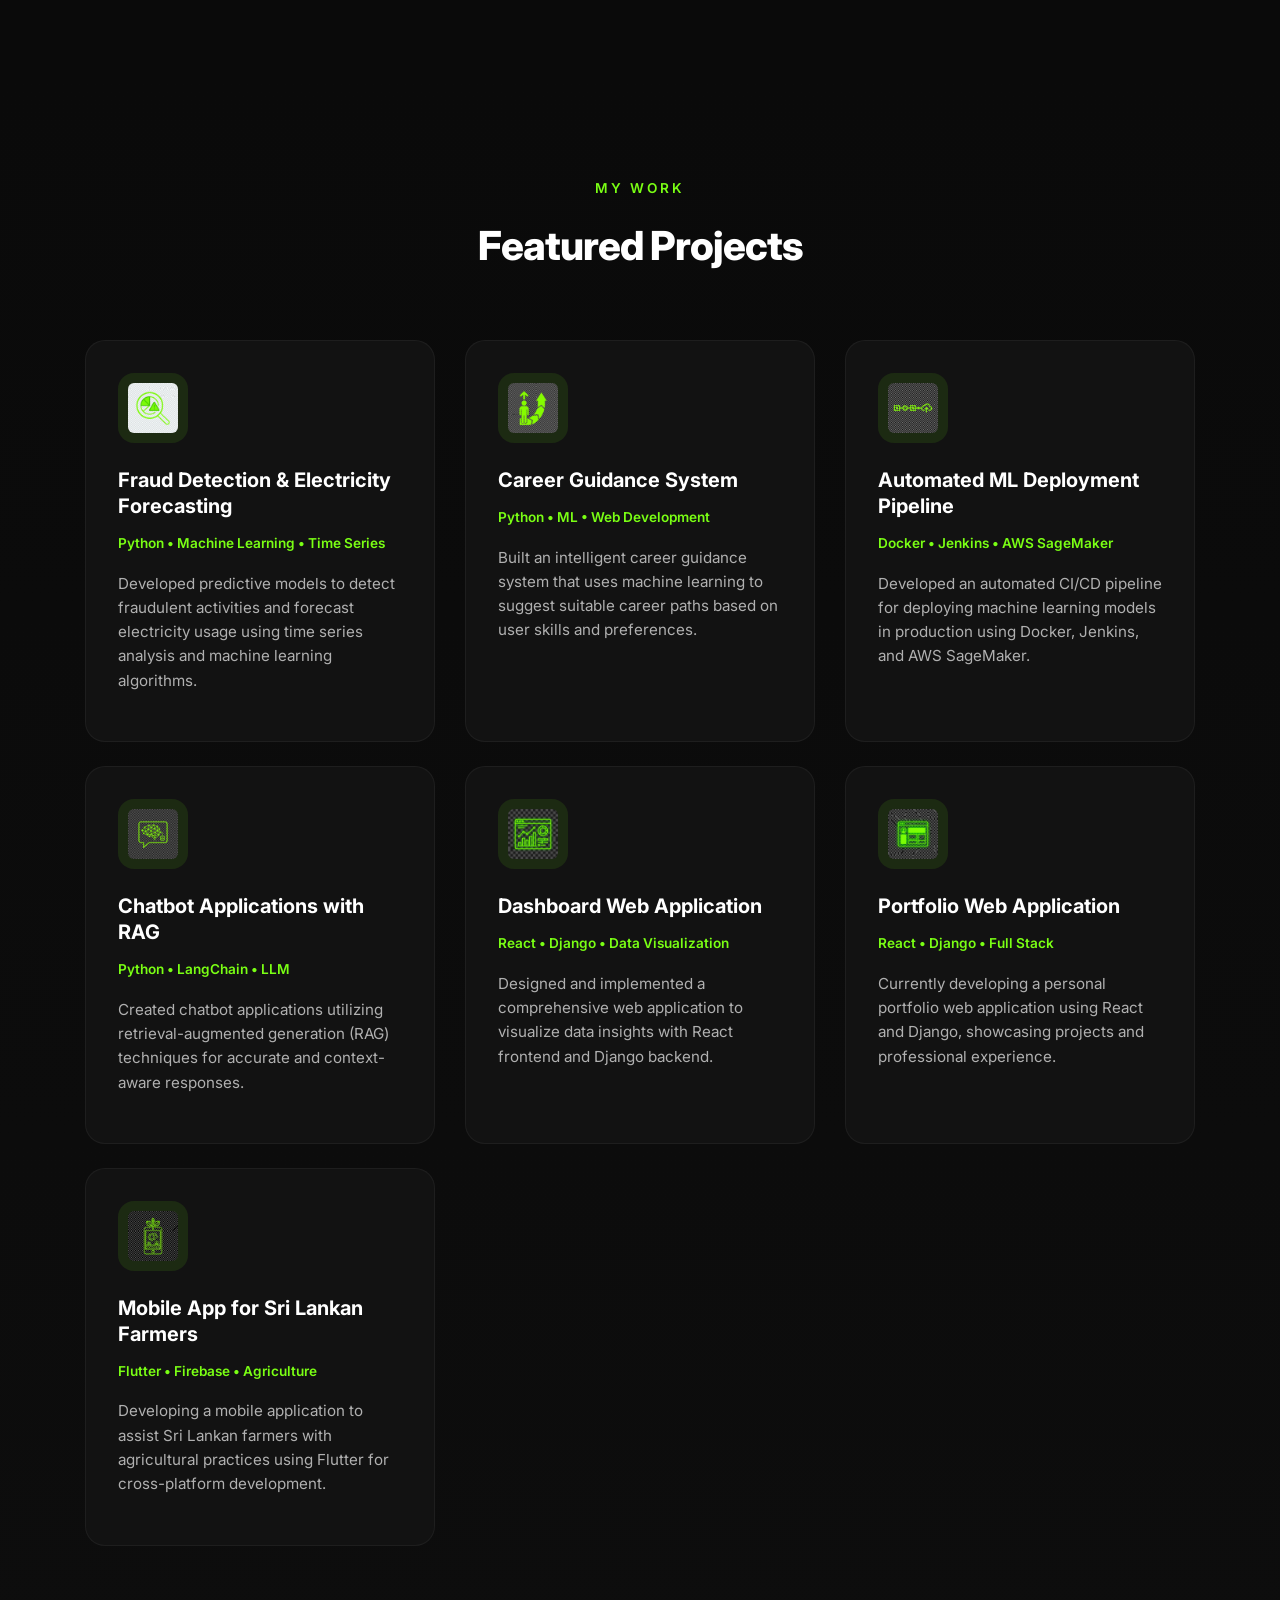
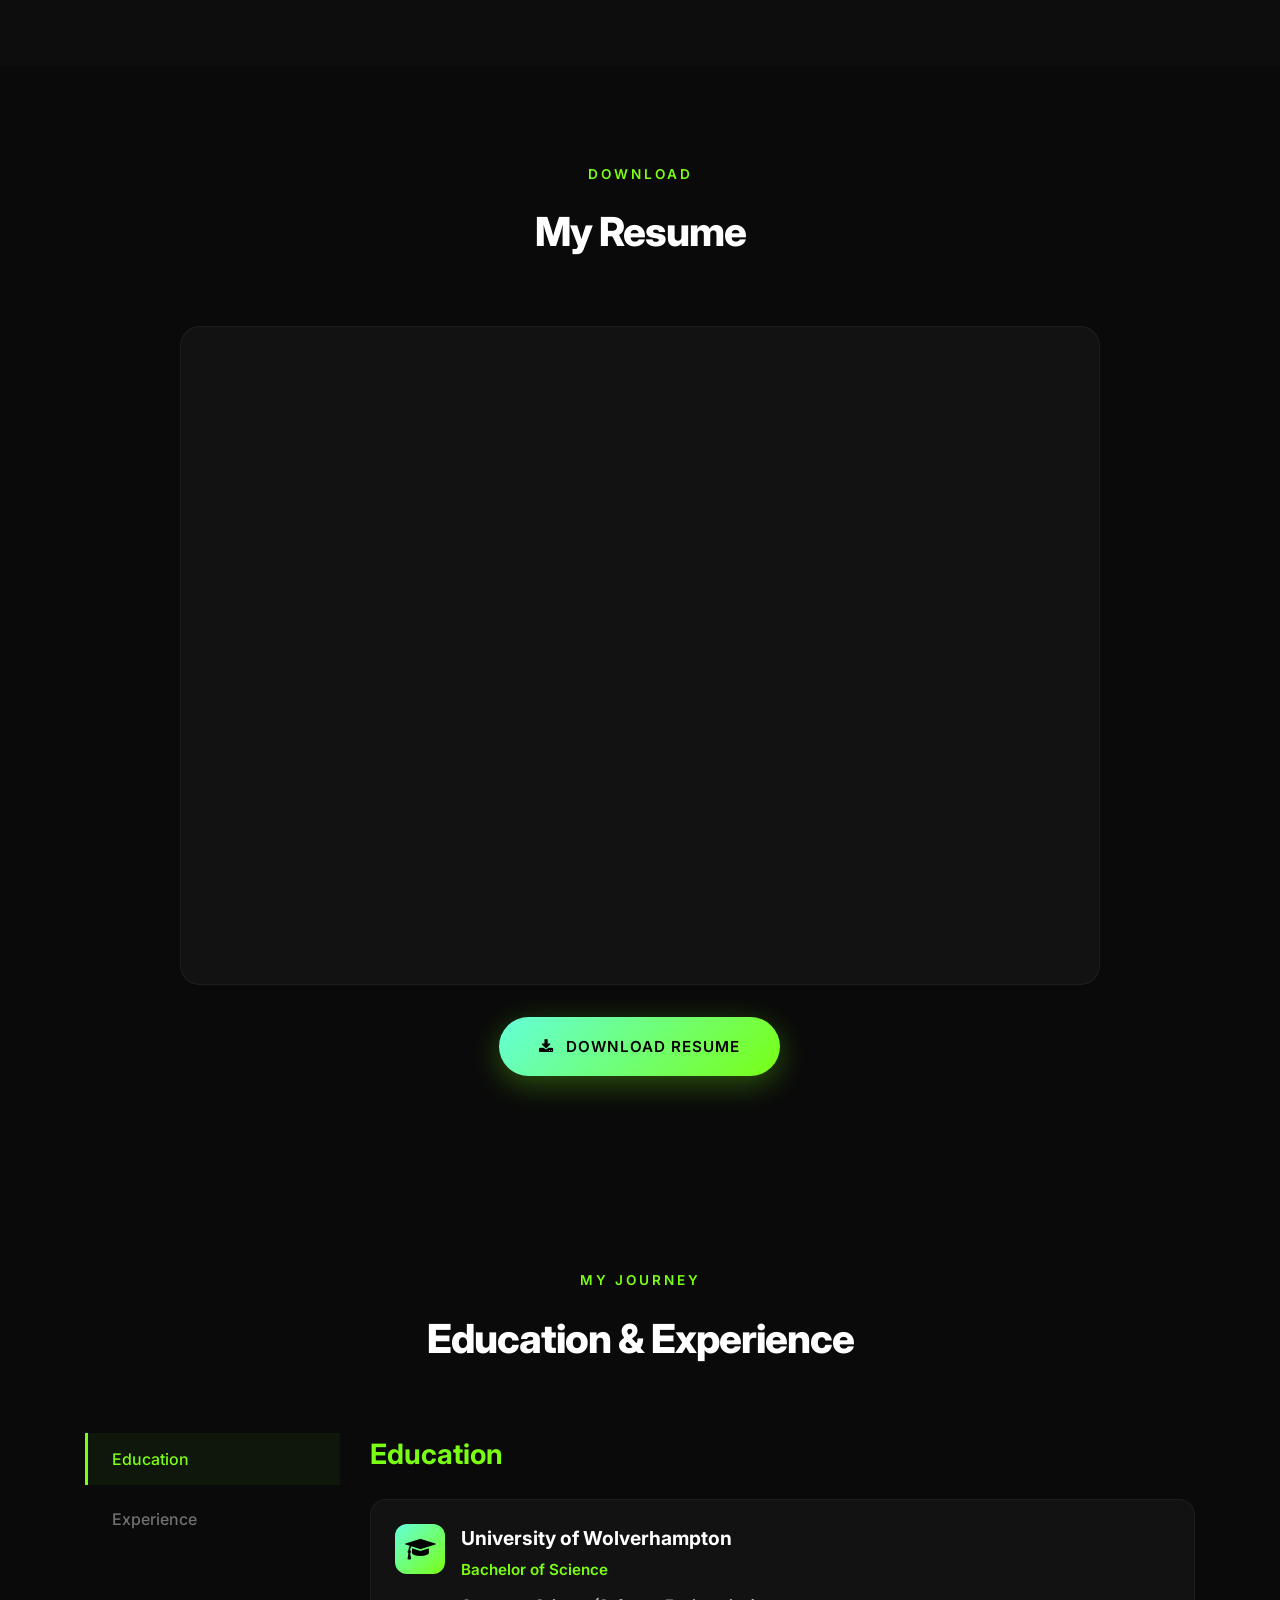
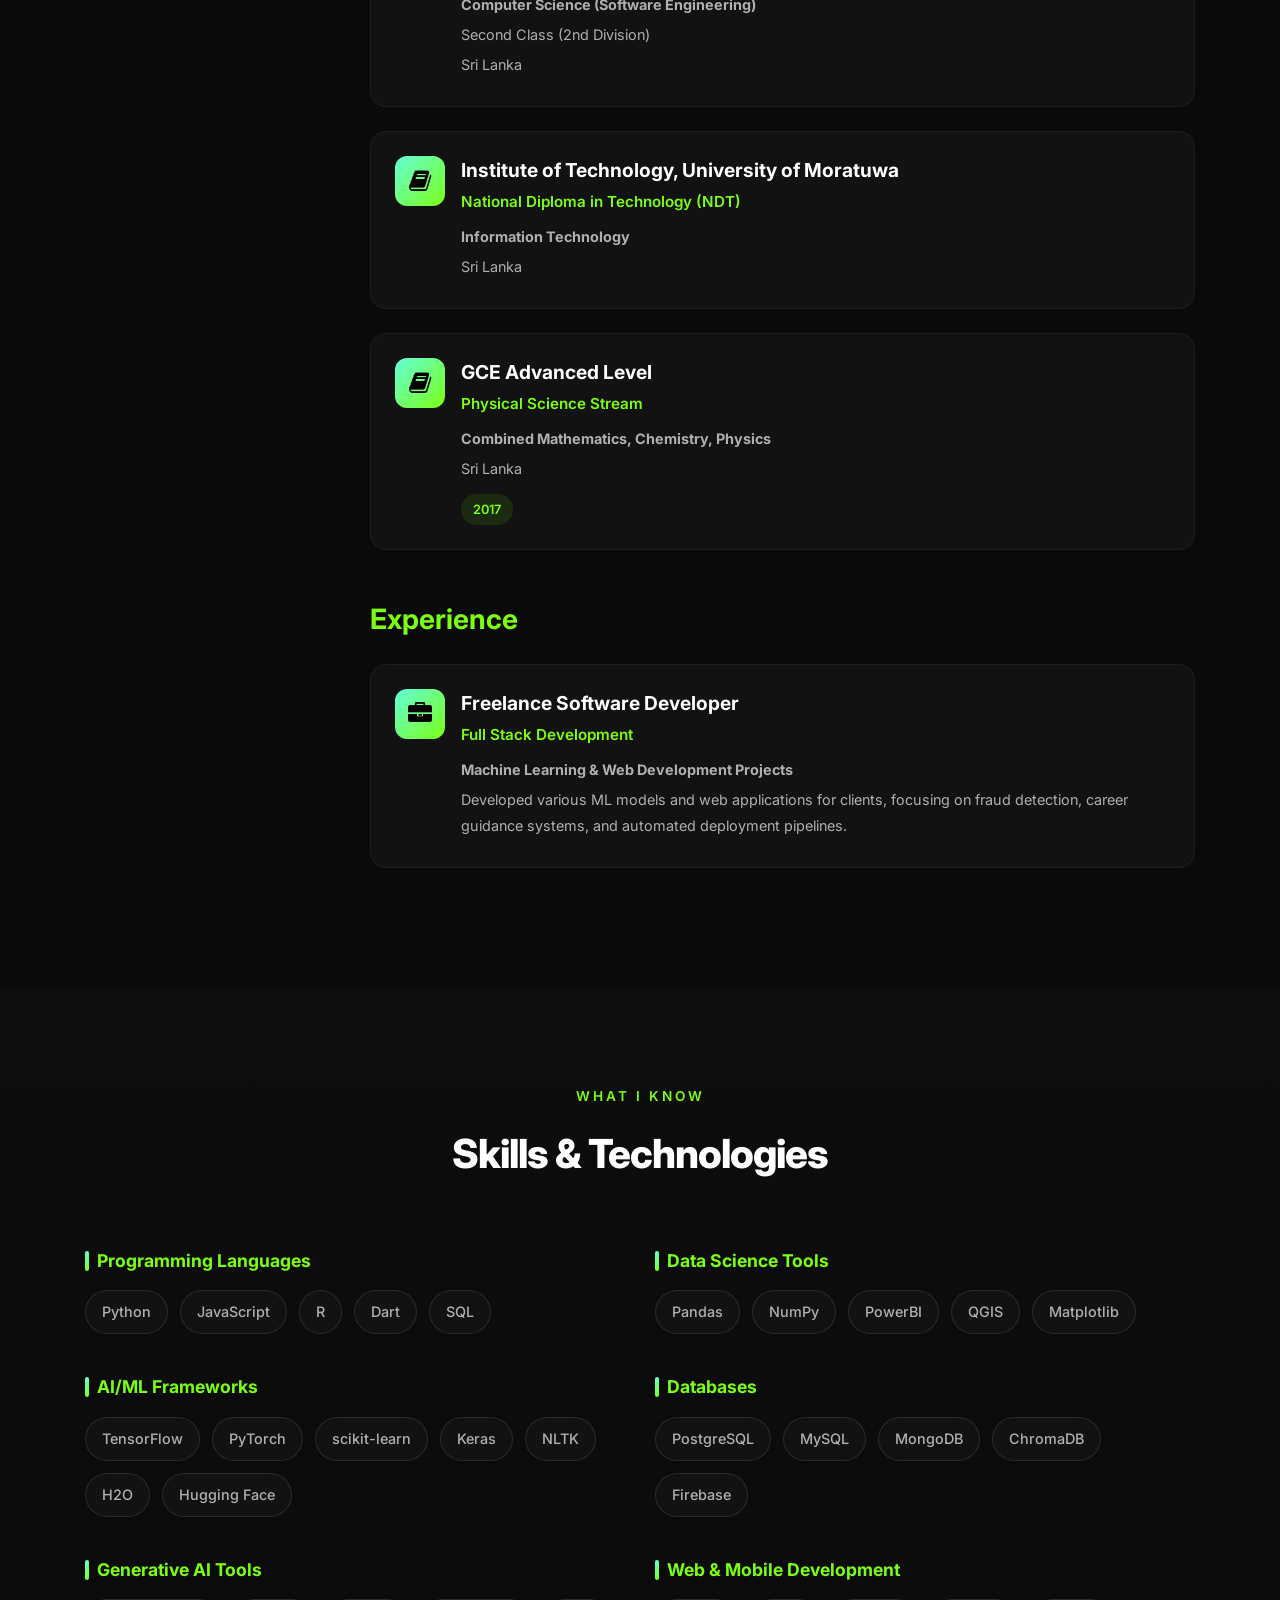
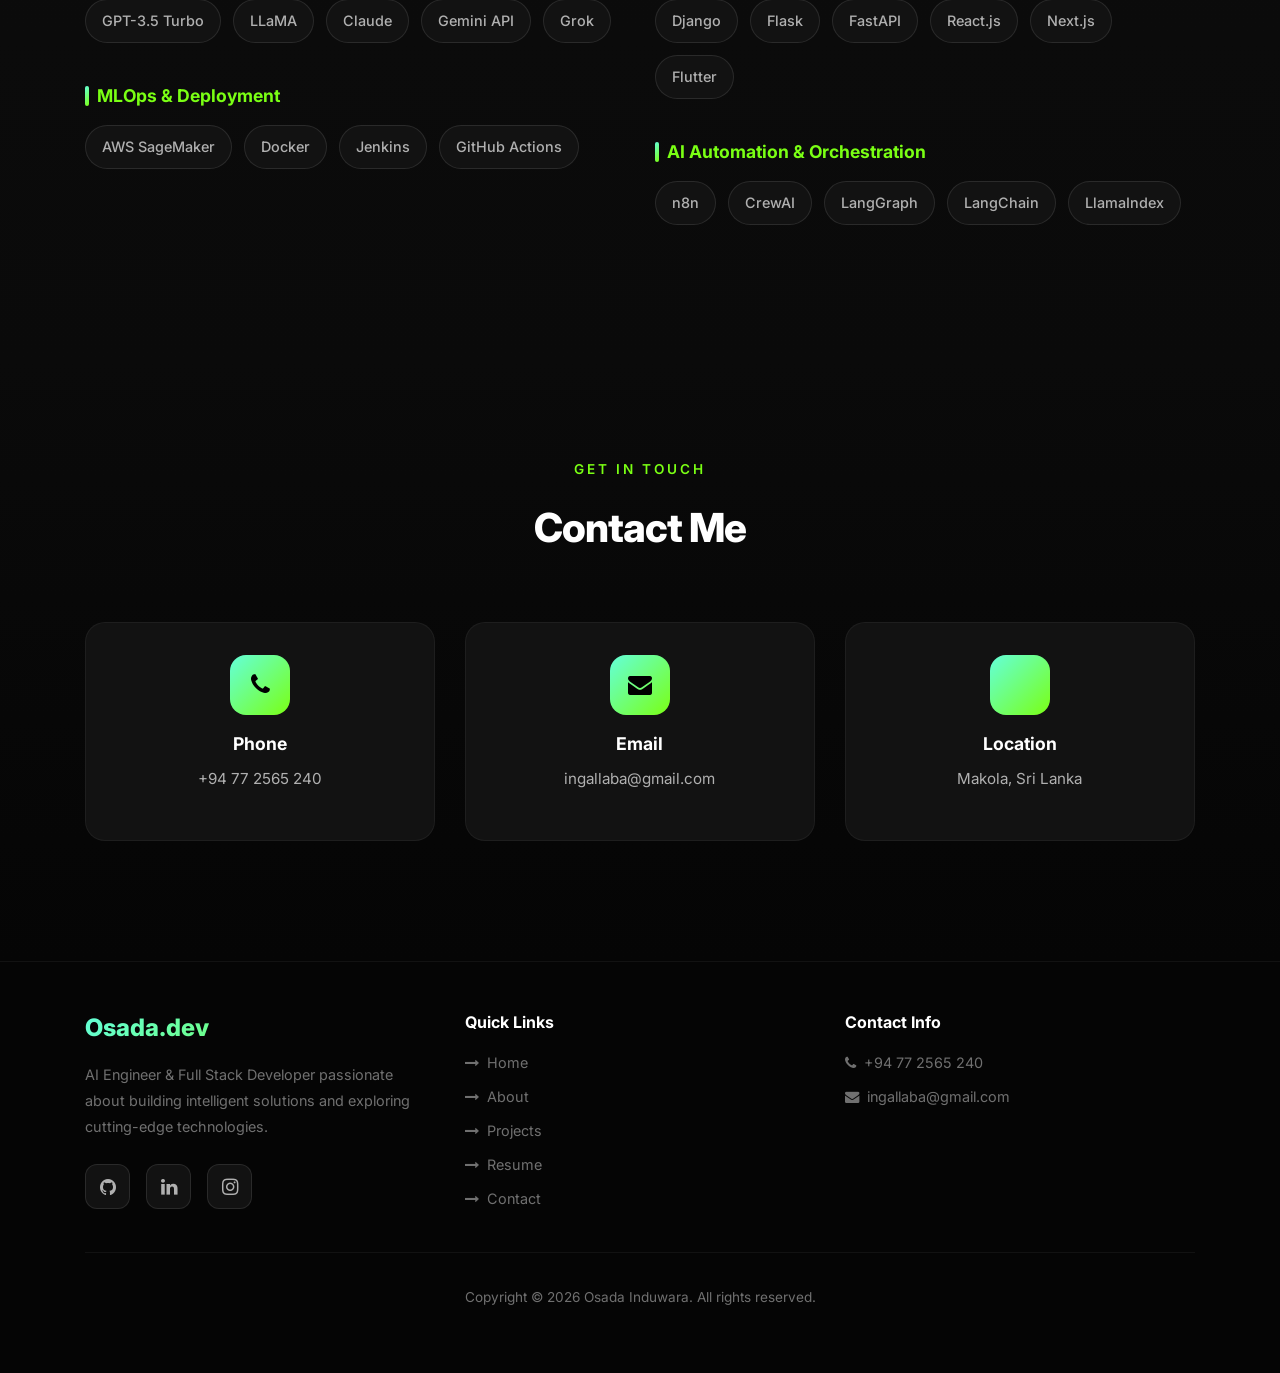
==== commit d6001f6f: "feat: Add new portfolio assets and implement a modern design overhaul in `index.html`." ====
--- a/index.html
+++ b/index.html
@@ -1,770 +1,1222 @@
 <!DOCTYPE html>
 <html lang="en">
   <head>
-    <title>Portfolio</title>
+    <title>Osada Induwara | AI Engineer & Full Stack Developer</title>
     <meta charset="utf-8" />
-    <meta
-      name="viewport"
-      content="width=device-width, initial-scale=1, shrink-to-fit=no"
-    />
-
-    <meta property="og:title" content="Page Tile" />
-    <meta property="og:description" content="Personal Site" />
-
-    <link
-      href="https://fonts.googleapis.com/css?family=Poppins:100,200,300,400,500,600,700,800,900"
-      rel="stylesheet"
-    />
-    <link
-      href="https://fonts.googleapis.com/css2?family=Inter:wght@300;400;500;600;700;800&display=swap"
-      rel="stylesheet"
-    />
+    <meta name="viewport" content="width=device-width, initial-scale=1, shrink-to-fit=no" />
+    <meta name="description" content="Portfolio of Osada Induwara Gallaba - AI Engineer, Machine Learning Specialist, and Full Stack Developer from Sri Lanka." />
+    <meta name="keywords" content="AI Engineer, Machine Learning, Python, Full Stack Developer, Sri Lanka, Portfolio" />
+    <meta name="author" content="Osada Induwara Gallaba" />
+
+    <meta property="og:title" content="Osada Induwara | AI Engineer Portfolio" />
+    <meta property="og:description" content="AI Engineer & Full Stack Developer specializing in Machine Learning, LLMs, and Web Development" />
+    <meta property="og:type" content="website" />
+
+    <link href="https://fonts.googleapis.com/css2?family=Inter:wght@300;400;500;600;700;800;900&display=swap" rel="stylesheet" />
     <link rel="icon" href="images/cv.png" />
 
     <link rel="stylesheet" href="css/owl.carousel.min.css" />
     <link rel="stylesheet" href="css/owl.theme.default.min.css" />
     <link rel="stylesheet" href="css/magnific-popup.css" />
-    <link rel="stylesheet" href="css/flaticon.css" />
     <link rel="stylesheet" href="css/icomoon.css" />
     <link rel="stylesheet" href="css/style.css" />
+    <style>
+      /* Modern Portfolio Enhancements */
+      :root {
+        --primary: #7aff14;
+        --primary-light: #64ffda;
+        --bg-dark: #0a0a0a;
+        --bg-card: #121212;
+        --bg-card-hover: #1a1a1a;
+        --text-primary: #ffffff;
+        --text-secondary: #b0b0b0;
+        --text-muted: #707070;
+        --gradient-primary: linear-gradient(135deg, #64ffda 0%, #7aff14 100%);
+        --shadow-glow: 0 0 30px rgba(122, 255, 20, 0.2);
+      }
+
+      body {
+        font-family: 'Inter', -apple-system, BlinkMacSystemFont, sans-serif;
+        background: var(--bg-dark);
+        overflow-x: hidden;
+      }
+
+      /* Navbar Enhancements */
+      .ftco-navbar-light {
+        background: rgba(10, 10, 10, 0.95) !important;
+        backdrop-filter: blur(20px);
+        -webkit-backdrop-filter: blur(20px);
+        border-bottom: 1px solid rgba(122, 255, 20, 0.1);
+        padding: 0.8rem 0 !important;
+        transition: all 0.3s ease;
+      }
+
+      .ftco-navbar-light .navbar-brand {
+        font-size: 1.6rem;
+        font-weight: 800;
+        background: var(--gradient-primary);
+        -webkit-background-clip: text;
+        -webkit-text-fill-color: transparent;
+        background-clip: text;
+        letter-spacing: -0.5px;
+      }
+
+      .ftco-navbar-light .navbar-nav > .nav-item > .nav-link {
+        color: var(--text-secondary) !important;
+        font-weight: 500;
+        font-size: 0.9rem;
+        padding: 0.5rem 1rem !important;
+        transition: all 0.3s ease;
+      }
+
+      .ftco-navbar-light .navbar-nav > .nav-item > .nav-link:hover {
+        color: var(--primary) !important;
+      }
+
+      /* Hero Section */
+      .hero-wrap {
+        min-height: 100vh !important;
+        height: 100vh !important;
+        background: radial-gradient(ellipse at 50% 0%, rgba(122, 255, 20, 0.08) 0%, transparent 60%),
+                    radial-gradient(ellipse at 80% 80%, rgba(100, 255, 218, 0.05) 0%, transparent 40%),
+                    var(--bg-dark);
+        display: flex;
+        align-items: center;
+        position: relative;
+        overflow: hidden;
+      }
+
+      .hero-wrap::before {
+        content: '';
+        position: absolute;
+        top: 0;
+        left: 0;
+        right: 0;
+        bottom: 0;
+        background-image: url("data:image/svg+xml,%3Csvg width='60' height='60' viewBox='0 0 60 60' xmlns='http://www.w3.org/2000/svg'%3E%3Cg fill='none' fill-rule='evenodd'%3E%3Cg fill='%237aff14' fill-opacity='0.03'%3E%3Cpath d='M36 34v-4h-2v4h-4v2h4v4h2v-4h4v-2h-4zm0-30V0h-2v4h-4v2h4v4h2V6h4V4h-4zM6 34v-4H4v4H0v2h4v4h2v-4h4v-2H6zM6 4V0H4v4H0v2h4v4h2V6h4V4H6z'/%3E%3C/g%3E%3C/g%3E%3C/svg%3E");
+        pointer-events: none;
+        opacity: 0.5;
+      }
+
+      .hero-content {
+        position: relative;
+        z-index: 2;
+      }
+
+      .hero-subtitle {
+        font-size: 1rem;
+        font-weight: 600;
+        letter-spacing: 4px;
+        text-transform: uppercase;
+        background: var(--gradient-primary);
+        -webkit-background-clip: text;
+        -webkit-text-fill-color: transparent;
+        margin-bottom: 1rem;
+      }
+
+      .hero-title {
+        font-size: clamp(2.5rem, 8vw, 4.5rem);
+        font-weight: 900;
+        color: var(--text-primary);
+        line-height: 1.1;
+        margin-bottom: 1.5rem;
+        letter-spacing: -2px;
+      }
+
+      .hero-description {
+        font-size: 1.2rem;
+        color: var(--text-secondary);
+        max-width: 500px;
+        margin: 0 auto 2rem;
+        line-height: 1.6;
+      }
+
+      .hero-buttons {
+        display: flex;
+        gap: 1rem;
+        justify-content: center;
+        flex-wrap: wrap;
+      }
+
+      .btn-glow {
+        background: var(--gradient-primary);
+        border: none;
+        border-radius: 50px;
+        padding: 1rem 2.5rem;
+        font-weight: 600;
+        font-size: 0.95rem;
+        color: #000;
+        text-transform: uppercase;
+        letter-spacing: 1px;
+        transition: all 0.3s cubic-bezier(0.4, 0, 0.2, 1);
+        box-shadow: 0 8px 30px rgba(122, 255, 20, 0.3);
+        text-decoration: none;
+        display: inline-flex;
+        align-items: center;
+        gap: 0.5rem;
+      }
+
+      .btn-glow:hover {
+        transform: translateY(-3px);
+        box-shadow: 0 15px 40px rgba(122, 255, 20, 0.4);
+        color: #000;
+        text-decoration: none;
+      }
+
+      .btn-outline-glow {
+        background: transparent;
+        border: 2px solid var(--primary);
+        border-radius: 50px;
+        padding: 1rem 2.5rem;
+        font-weight: 600;
+        font-size: 0.95rem;
+        color: var(--primary);
+        text-transform: uppercase;
+        letter-spacing: 1px;
+        transition: all 0.3s cubic-bezier(0.4, 0, 0.2, 1);
+        text-decoration: none;
+        display: inline-flex;
+        align-items: center;
+        gap: 0.5rem;
+      }
+
+      .btn-outline-glow:hover {
+        background: var(--primary);
+        color: #000;
+        text-decoration: none;
+        transform: translateY(-3px);
+      }
+
+      /* Section Styling */
+      .section-header {
+        text-align: center;
+        margin-bottom: 4rem;
+      }
+
+      .section-label {
+        font-size: 0.85rem;
+        font-weight: 600;
+        letter-spacing: 3px;
+        text-transform: uppercase;
+        color: var(--primary);
+        margin-bottom: 1rem;
+      }
+
+      .section-title {
+        font-size: 2.5rem;
+        font-weight: 800;
+        color: var(--text-primary);
+        letter-spacing: -1px;
+      }
+
+      /* About Section */
+      .about-section {
+        padding: 6rem 0;
+        background: var(--bg-dark);
+      }
+
+      .about-image-container {
+        position: relative;
+        border-radius: 20px;
+        overflow: hidden;
+      }
+
+      .about-image {
+        width: 100%;
+        height: 450px;
+        object-fit: cover;
+        border-radius: 20px;
+        filter: grayscale(20%);
+        transition: all 0.5s ease;
+      }
+
+      .about-image:hover {
+        filter: grayscale(0%);
+        transform: scale(1.02);
+      }
+
+      .about-image-container::after {
+        content: '';
+        position: absolute;
+        inset: 0;
+        background: linear-gradient(135deg, rgba(122, 255, 20, 0.1) 0%, transparent 60%);
+        border-radius: 20px;
+        pointer-events: none;
+      }
+
+      .about-content {
+        padding: 2rem 0;
+      }
+
+      .about-title {
+        font-size: 2.5rem;
+        font-weight: 800;
+        color: var(--text-primary);
+        margin-bottom: 1.5rem;
+        letter-spacing: -1px;
+      }
+
+      .about-text {
+        color: var(--text-secondary);
+        font-size: 1.05rem;
+        line-height: 1.8;
+        margin-bottom: 2rem;
+      }
+
+      .info-list {
+        list-style: none;
+        padding: 0;
+        margin: 0;
+      }
+
+      .info-list li {
+        display: flex;
+        padding: 1rem 0;
+        border-bottom: 1px solid rgba(255, 255, 255, 0.1);
+        font-size: 1rem;
+      }
+
+      .info-list li:last-child {
+        border-bottom: none;
+      }
+
+      .info-label {
+        min-width: 120px;
+        color: var(--primary);
+        font-weight: 600;
+      }
+
+      .info-value {
+        color: var(--text-secondary);
+      }
+
+      /* Projects Section */
+      .projects-section {
+        padding: 6rem 0;
+        background: linear-gradient(180deg, var(--bg-dark) 0%, #0d0d0d 100%);
+      }
+
+      .project-card {
+        background: var(--bg-card);
+        border-radius: 20px;
+        padding: 2rem;
+        height: 100%;
+        border: 1px solid rgba(255, 255, 255, 0.05);
+        transition: all 0.4s cubic-bezier(0.4, 0, 0.2, 1);
+        position: relative;
+        overflow: hidden;
+        display: flex;
+        flex-direction: column;
+      }
+
+      .project-card::before {
+        content: '';
+        position: absolute;
+        top: 0;
+        left: 0;
+        right: 0;
+        height: 3px;
+        background: var(--gradient-primary);
+        opacity: 0;
+        transition: opacity 0.3s ease;
+      }
+
+      .project-card:hover {
+        transform: translateY(-10px);
+        border-color: rgba(122, 255, 20, 0.2);
+        box-shadow: 0 20px 60px rgba(0, 0, 0, 0.5), var(--shadow-glow);
+      }
+
+      .project-card:hover::before {
+        opacity: 1;
+      }
+
+      .project-icon {
+        width: 70px;
+        height: 70px;
+        margin-bottom: 1.5rem;
+        border-radius: 16px;
+        object-fit: cover;
+        background: rgba(122, 255, 20, 0.1);
+        padding: 10px;
+      }
+
+      .project-title {
+        font-size: 1.25rem;
+        font-weight: 700;
+        color: var(--text-primary);
+        margin-bottom: 0.75rem;
+        line-height: 1.3;
+      }
+
+      .project-tech {
+        font-size: 0.85rem;
+        font-weight: 600;
+        color: var(--primary);
+        margin-bottom: 1rem;
+      }
+
+      .project-description {
+        color: var(--text-secondary);
+        font-size: 0.95rem;
+        line-height: 1.6;
+        flex-grow: 1;
+      }
+
+      /* Resume PDF Section */
+      .resume-pdf-section {
+        padding: 6rem 0;
+        background: var(--bg-dark);
+      }
+
+      .pdf-container {
+        background: var(--bg-card);
+        border-radius: 20px;
+        padding: 1.5rem;
+        border: 1px solid rgba(255, 255, 255, 0.05);
+        margin-bottom: 2rem;
+      }
+
+      .pdf-viewer {
+        width: 100%;
+        height: 600px;
+        border: none;
+        border-radius: 12px;
+      }
+
+      .resume-download-btn {
+        display: inline-flex;
+        align-items: center;
+        gap: 0.75rem;
+      }
+
+      /* Skills Section */
+      .skills-section {
+        padding: 6rem 0;
+        background: linear-gradient(180deg, #0d0d0d 0%, var(--bg-dark) 100%);
+      }
+
+      .skill-category {
+        margin-bottom: 2.5rem;
+      }
+
+      .skill-category-title {
+        font-size: 1.1rem;
+        font-weight: 700;
+        color: var(--primary);
+        margin-bottom: 1rem;
+        display: flex;
+        align-items: center;
+        gap: 0.5rem;
+      }
+
+      .skill-category-title::before {
+        content: '';
+        display: inline-block;
+        width: 4px;
+        height: 20px;
+        background: var(--gradient-primary);
+        border-radius: 2px;
+      }
+
+      .skill-tags {
+        display: flex;
+        flex-wrap: wrap;
+        gap: 0.75rem;
+      }
+
+      .skill-tag {
+        background: var(--bg-card);
+        border: 1px solid rgba(255, 255, 255, 0.1);
+        color: var(--text-secondary);
+        padding: 0.5rem 1rem;
+        border-radius: 25px;
+        font-size: 0.9rem;
+        font-weight: 500;
+        transition: all 0.3s ease;
+      }
+
+      .skill-tag:hover {
+        border-color: var(--primary);
+        color: var(--primary);
+        transform: translateY(-2px);
+      }
+
+      /* Resume Timeline Section */
+      .resume-section {
+        padding: 6rem 0;
+        background: var(--bg-dark);
+      }
+
+      .resume-nav {
+        position: sticky;
+        top: 100px;
+      }
+
+      .resume-nav-link {
+        display: block;
+        padding: 0.75rem 1.5rem;
+        color: var(--text-muted);
+        font-weight: 500;
+        border-left: 3px solid transparent;
+        transition: all 0.3s ease;
+        text-decoration: none;
+        margin-bottom: 0.5rem;
+      }
+
+      .resume-nav-link:hover,
+      .resume-nav-link.active {
+        color: var(--primary);
+        border-left-color: var(--primary);
+        background: rgba(122, 255, 20, 0.05);
+        text-decoration: none;
+      }
+
+      .resume-card {
+        background: var(--bg-card);
+        border-radius: 16px;
+        padding: 1.5rem;
+        margin-bottom: 1.5rem;
+        border: 1px solid rgba(255, 255, 255, 0.05);
+        transition: all 0.3s ease;
+      }
+
+      .resume-card:hover {
+        border-color: rgba(122, 255, 20, 0.2);
+        transform: translateX(5px);
+      }
+
+      .resume-icon {
+        width: 50px;
+        height: 50px;
+        background: var(--gradient-primary);
+        border-radius: 12px;
+        display: flex;
+        align-items: center;
+        justify-content: center;
+        font-size: 1.5rem;
+        margin-right: 1rem;
+        flex-shrink: 0;
+      }
+
+      .resume-content h3 {
+        font-size: 1.2rem;
+        font-weight: 700;
+        color: var(--text-primary);
+        margin-bottom: 0.25rem;
+      }
+
+      .resume-content .position {
+        color: var(--primary);
+        font-weight: 600;
+        font-size: 0.95rem;
+        margin-bottom: 0.5rem;
+      }
+
+      .resume-content p {
+        color: var(--text-secondary);
+        margin-bottom: 0.25rem;
+        font-size: 0.9rem;
+      }
+
+      .resume-date {
+        background: rgba(122, 255, 20, 0.1);
+        color: var(--primary);
+        padding: 0.25rem 0.75rem;
+        border-radius: 15px;
+        font-size: 0.8rem;
+        font-weight: 600;
+        display: inline-block;
+        margin-top: 0.5rem;
+      }
+
+      /* Contact Section */
+      .contact-section {
+        padding: 6rem 0;
+        background: linear-gradient(180deg, var(--bg-dark) 0%, #050505 100%);
+      }
+
+      .contact-card {
+        background: var(--bg-card);
+        border-radius: 20px;
+        padding: 2rem;
+        text-align: center;
+        border: 1px solid rgba(255, 255, 255, 0.05);
+        transition: all 0.3s ease;
+        height: 100%;
+      }
+
+      .contact-card:hover {
+        border-color: rgba(122, 255, 20, 0.2);
+        transform: translateY(-5px);
+        box-shadow: var(--shadow-glow);
+      }
+
+      .contact-icon {
+        width: 60px;
+        height: 60px;
+        background: var(--gradient-primary);
+        border-radius: 16px;
+        display: flex;
+        align-items: center;
+        justify-content: center;
+        font-size: 1.5rem;
+        margin: 0 auto 1rem;
+      }
+
+      .contact-card h3 {
+        font-size: 1.1rem;
+        font-weight: 700;
+        color: var(--text-primary);
+        margin-bottom: 0.5rem;
+      }
+
+      .contact-card p {
+        color: var(--text-secondary);
+        font-size: 0.95rem;
+      }
+
+      .contact-card a {
+        color: var(--text-secondary);
+        text-decoration: none;
+        transition: color 0.3s ease;
+      }
+
+      .contact-card a:hover {
+        color: var(--primary);
+      }
+
+      /* Footer */
+      .footer {
+        background: #050505;
+        padding: 3rem 0;
+        border-top: 1px solid rgba(255, 255, 255, 0.05);
+      }
+
+      .footer-brand {
+        font-size: 1.5rem;
+        font-weight: 800;
+        background: var(--gradient-primary);
+        -webkit-background-clip: text;
+        -webkit-text-fill-color: transparent;
+        margin-bottom: 1rem;
+      }
+
+      .footer-text {
+        color: var(--text-muted);
+        font-size: 0.9rem;
+        margin-bottom: 1.5rem;
+      }
+
+      .social-links {
+        display: flex;
+        gap: 1rem;
+      }
+
+      .social-link {
+        width: 45px;
+        height: 45px;
+        background: var(--bg-card);
+        border: 1px solid rgba(255, 255, 255, 0.1);
+        border-radius: 12px;
+        display: flex;
+        align-items: center;
+        justify-content: center;
+        color: var(--text-secondary);
+        font-size: 1.2rem;
+        transition: all 0.3s ease;
+        text-decoration: none;
+      }
+
+      .social-link:hover {
+        background: var(--gradient-primary);
+        color: #000;
+        transform: translateY(-3px);
+        text-decoration: none;
+      }
+
+      .footer-links h4 {
+        font-size: 1rem;
+        font-weight: 700;
+        color: var(--text-primary);
+        margin-bottom: 1rem;
+      }
+
+      .footer-links ul {
+        list-style: none;
+        padding: 0;
+        margin: 0;
+      }
+
+      .footer-links li {
+        margin-bottom: 0.5rem;
+      }
+
+      .footer-links a {
+        color: var(--text-muted);
+        text-decoration: none;
+        font-size: 0.9rem;
+        transition: color 0.3s ease;
+        display: flex;
+        align-items: center;
+        gap: 0.5rem;
+      }
+
+      .footer-links a:hover {
+        color: var(--primary);
+      }
+
+      .footer-bottom {
+        text-align: center;
+        padding-top: 2rem;
+        margin-top: 2rem;
+        border-top: 1px solid rgba(255, 255, 255, 0.05);
+      }
+
+      .footer-bottom p {
+        color: var(--text-muted);
+        font-size: 0.85rem;
+      }
+
+      /* Animations */
+      @keyframes fadeInUp {
+        from {
+          opacity: 0;
+          transform: translateY(30px);
+        }
+        to {
+          opacity: 1;
+          transform: translateY(0);
+        }
+      }
+
+      .animate-fade-in {
+        animation: fadeInUp 0.8s ease forwards;
+      }
+
+      .delay-1 { animation-delay: 0.1s; }
+      .delay-2 { animation-delay: 0.2s; }
+      .delay-3 { animation-delay: 0.3s; }
+      .delay-4 { animation-delay: 0.4s; }
+
+      /* Responsive */
+      @media (max-width: 768px) {
+        .hero-wrap {
+          min-height: 80vh !important;
+          height: auto !important;
+          padding: 8rem 0 4rem;
+        }
+
+        .hero-title {
+          font-size: 2.5rem;
+        }
+
+        .hero-description {
+          font-size: 1rem;
+        }
+
+        .hero-buttons {
+          flex-direction: column;
+          align-items: center;
+        }
+
+        .about-image {
+          height: 300px;
+          margin-bottom: 2rem;
+        }
+
+        .pdf-viewer {
+          height: 400px;
+        }
+
+        .project-card {
+          margin-bottom: 1.5rem;
+        }
+
+        .section-title {
+          font-size: 2rem;
+        }
+
+        .resume-nav {
+          position: relative;
+          top: 0;
+          margin-bottom: 2rem;
+        }
+      }
+
+      /* Scrollbar Styling */
+      ::-webkit-scrollbar {
+        width: 8px;
+      }
+
+      ::-webkit-scrollbar-track {
+        background: var(--bg-dark);
+      }
+
+      ::-webkit-scrollbar-thumb {
+        background: var(--primary);
+        border-radius: 4px;
+      }
+
+      ::-webkit-scrollbar-thumb:hover {
+        background: var(--primary-light);
+      }
+
+      /* Selection */
+      ::selection {
+        background: var(--primary);
+        color: #000;
+      }
+    </style>
   </head>
 
   <body data-spy="scroll" data-target=".site-navbar-target" data-offset="300">
-    <nav
-      class="navbar navbar-expand-lg navbar-dark bg-dark ftco_navbar ftco-navbar-light site-navbar-target"
-      id="ftco-navbar"
-    >
+    <!-- Navigation -->
+    <nav class="navbar navbar-expand-lg navbar-dark ftco_navbar ftco-navbar-light site-navbar-target" id="ftco-navbar">
       <div class="container">
-        <a class="navbar-brand" href="index.html">Portfolio</a>
-        <button
-          class="navbar-toggler js-fh5co-nav-toggle fh5co-nav-toggle"
-          type="button"
-          data-toggle="collapse"
-          data-target="#ftco-nav"
-          aria-controls="ftco-nav"
-          aria-expanded="false"
-          aria-label="Toggle navigation"
-        >
+        <a class="navbar-brand" href="index.html">Osada.dev</a>
+        <button class="navbar-toggler js-fh5co-nav-toggle fh5co-nav-toggle" type="button" data-toggle="collapse" data-target="#ftco-nav" aria-controls="ftco-nav" aria-expanded="false" aria-label="Toggle navigation">
           <span class="oi oi-menu"></span> Menu
         </button>
-
         <div class="collapse navbar-collapse" id="ftco-nav">
           <ul class="navbar-nav nav ml-auto">
-            <li class="nav-item">
-              <a href="#home-section" class="nav-link"><span>Home</span></a>
-            </li>
-            <li class="nav-item">
-              <a href="#about-section" class="nav-link"><span>About</span></a>
-            </li>
-            <li class="nav-item">
-              <a href="#resume-section" class="nav-link"><span>Resume</span></a>
-            </li>
-            <li class="nav-item">
-              <a href="#project-section" class="nav-link"><span>Projects</span></a>
-            </li>
-            <li class="nav-item">
-              <a href="#contact-section" class="nav-link"><span>Contact</span></a>
-            </li>
+            <li class="nav-item"><a href="#home-section" class="nav-link"><span>Home</span></a></li>
+            <li class="nav-item"><a href="#about-section" class="nav-link"><span>About</span></a></li>
+            <li class="nav-item"><a href="#projects-section" class="nav-link"><span>Projects</span></a></li>
+            <li class="nav-item"><a href="#resume-section" class="nav-link"><span>Resume</span></a></li>
+            <li class="nav-item"><a href="#skills-section" class="nav-link"><span>Skills</span></a></li>
+            <li class="nav-item"><a href="#contact-section" class="nav-link"><span>Contact</span></a></li>
           </ul>
         </div>
       </div>
     </nav>
 
-    <section class="hero-wrap js-fullheight" id="home-section">
+    <!-- Hero Section -->
+    <section class="hero-wrap" id="home-section">
       <div class="container">
-        <div class="row no-gutters slider-text js-fullheight justify-content-center align-items-center">
-          <div class="col-lg-8 col-md-6 d-flex align-items-center">
-            <div class="text text-center">
-              <div class="subheading">I am</div>
-              <h1 class="hero-title">Osada Induwara Gallaba</h1>
-              <div class="mt-4">
-                <a href="https://github.com/OsadaInduwara?tab=repositories" target="_blank" class="btn btn-primary btn-lg">
-                  <i class="icon-github"></i> View GitHub Repositories
-                </a>
-              </div>
+        <div class="row justify-content-center align-items-center" style="min-height: 80vh;">
+          <div class="col-lg-10 col-md-12 text-center hero-content">
+            <p class="hero-subtitle animate-fade-in">AI Engineer & Full Stack Developer</p>
+            <h1 class="hero-title animate-fade-in delay-1">Osada Induwara<br/>Gallaba</h1>
+            <p class="hero-description animate-fade-in delay-2">Building intelligent solutions with Machine Learning, LLMs, and modern web technologies. Passionate about creating impactful AI-driven applications.</p>
+            <div class="hero-buttons animate-fade-in delay-3">
+              <a href="https://github.com/OsadaInduwara?tab=repositories" target="_blank" class="btn-glow">
+                <span class="icon-github"></span> View GitHub
+              </a>
+              <a href="#about-section" class="btn-outline-glow">
+                Learn More
+              </a>
             </div>
           </div>
         </div>
       </div>
     </section>
 
-    <section class="ftco-section" id="project-section">
-      <div class="container-fluid px-md-5">
-        <div class="row justify-content-center py-3 mt-3">
-          <div class="col-md-12 heading-section text-center ftco-animate">
-            <h2 class="mb-4">Projects</h2>
-          </div>
-        </div>
-        <div class="row">
-          <div class="col-md-4 text-center d-flex ftco-animate">
-            <a href="#" class="services-1 shadow">
-              <span class="icon">
-                <i class="flaticon-fraud-detection"></i>
-              </span>
-              <div class="desc">
-                <h3 class="mb-4">Fraud Detection & Electricity Usage Forecasting</h3>
-                <p><strong>Python • Machine Learning</strong></p>
-                <p>
-                  Developed models to detect fraudulent activities and forecast electricity usage
-                  using time series analysis techniques and machine learning algorithms.
-                </p>
-              </div>
-            </a>
-          </div>
-          <div class="col-md-4 text-center d-flex ftco-animate">
-            <a href="#" class="services-1 shadow">
-              <span class="icon">
-                <i class="flaticon-career"></i>
-              </span>
-              <div class="desc">
-                <h3 class="mb-4">Career Guidance System</h3>
-                <p><strong>Python • Machine Learning • Web Development</strong></p>
-                <p>
-                  Built a career guidance system that uses machine learning to suggest suitable
-                  career paths for users based on their skills and preferences.
-                </p>
-              </div>
-            </a>
-          </div>
-          <div class="col-md-4 text-center d-flex ftco-animate">
-            <a href="#" class="services-1 shadow">
-              <span class="icon">
-                <i class="flaticon-deployment"></i>
-              </span>
-              <div class="desc">
-                <h3 class="mb-4">Automated ML Model Deployment Pipeline</h3>
-                <p><strong>Docker • Jenkins • AWS SageMaker</strong></p>
-                <p>
-                  Developed an automated pipeline for deploying machine learning models in
-                  production using Docker, Jenkins, and AWS SageMaker.
-                </p>
-              </div>
-            </a>
-          </div>
-        </div>
-        <div class="row">
-          <div class="col-md-4 text-center d-flex ftco-animate">
-            <a href="#" class="services-1 shadow">
-              <span class="icon">
-                <i class="flaticon-chatbot"></i>
-              </span>
-              <div class="desc">
-                <h3 class="mb-4">Chatbot Applications with RAG</h3>
-                <p><strong>Python • LangChain • LLM</strong></p>
-                <p>
-                  Created chatbot applications utilizing retrieval-augmented generation (RAG)
-                  techniques for more accurate and context-aware responses.
-                </p>
-              </div>
-            </a>
-          </div>
-          <div class="col-md-4 text-center d-flex ftco-animate">
-            <a href="#" class="services-1 shadow">
-              <span class="icon">
-                <i class="flaticon-dashboard"></i>
-              </span>
-              <div class="desc">
-                <h3 class="mb-4">Dashboard Web Application</h3>
-                <p><strong>React • Django • Data Visualization</strong></p>
-                <p>
-                  Designed and implemented a web application to visualize data insights,
-                  using React for the frontend and Django for the backend.
-                </p>
-              </div>
-            </a>
-          </div>
-          <div class="col-md-4 text-center d-flex ftco-animate">
-            <a href="#" class="services-1 shadow">
-              <span class="icon">
-                <i class="flaticon-portfolio"></i>
-              </span>
-              <div class="desc">
-                <h3 class="mb-4">Portfolio Web Application</h3>
-                <p><strong>React • Django</strong></p>
-                <p>
-                  Currently developing a personal portfolio web application using React and Django,
-                  showcasing projects and professional experience.
-                </p>
-              </div>
-            </a>
-          </div>
-        </div>
-        <div class="row">
-          <div class="col-md-4 text-center d-flex ftco-animate">
-            <a href="#" class="services-1 shadow">
-              <span class="icon">
-                <i class="flaticon-farming"></i>
-              </span>
-              <div class="desc">
-                <h3 class="mb-4">Mobile Application for Sri Lankan Farmers</h3>
-                <p><strong>Flutter • Firebase • Agriculture</strong></p>
-                <p>
-                  Developing a mobile application to assist Sri Lankan farmers with
-                  agricultural practices, using Flutter for cross-platform development.
-                </p>
-              </div>
-            </a>
+    <!-- About Section -->
+    <section class="about-section" id="about-section">
+      <div class="container">
+        <div class="row align-items-center">
+          <div class="col-lg-5 col-md-6 mb-4 mb-lg-0">
+            <div class="about-image-container">
+              <img src="images/about.png" alt="Osada Induwara" class="about-image" />
+            </div>
+          </div>
+          <div class="col-lg-7 col-md-6">
+            <div class="about-content">
+              <p class="section-label">Get to know me</p>
+              <h2 class="about-title">About Me</h2>
+              <p class="about-text">
+                I am an AI Engineer and Full Stack Developer from Sri Lanka, specializing in Machine Learning, 
+                Natural Language Processing, and building scalable web applications. With expertise in Python, 
+                TensorFlow, and modern frameworks, I create intelligent solutions that solve real-world problems.
+              </p>
+              <ul class="info-list">
+                <li>
+                  <span class="info-label">Name:</span>
+                  <span class="info-value">Osada Induwara Gallaba</span>
+                </li>
+                <li>
+                  <span class="info-label">Email:</span>
+                  <span class="info-value">ingallaba@gmail.com</span>
+                </li>
+                <li>
+                  <span class="info-label">Phone:</span>
+                  <span class="info-value">+94 77 2565 240</span>
+                </li>
+                <li>
+                  <span class="info-label">Location:</span>
+                  <span class="info-value">Makola, Sri Lanka</span>
+                </li>
+              </ul>
+            </div>
           </div>
         </div>
       </div>
     </section>
 
-    <section class="ftco-section ftco-no-pb goto-here" id="resume-section">
+    <!-- Projects Section -->
+    <section class="projects-section" id="projects-section">
       <div class="container">
+        <div class="section-header">
+          <p class="section-label">My Work</p>
+          <h2 class="section-title">Featured Projects</h2>
+        </div>
+        <div class="row">
+          <!-- Project 1 -->
+          <div class="col-lg-4 col-md-6 mb-4">
+            <div class="project-card">
+              <img src="images/icons/fraud-detection.png" alt="Fraud Detection" class="project-icon" />
+              <h3 class="project-title">Fraud Detection & Electricity Forecasting</h3>
+              <p class="project-tech">Python • Machine Learning • Time Series</p>
+              <p class="project-description">Developed predictive models to detect fraudulent activities and forecast electricity usage using time series analysis and machine learning algorithms.</p>
+            </div>
+          </div>
+          <!-- Project 2 -->
+          <div class="col-lg-4 col-md-6 mb-4">
+            <div class="project-card">
+              <img src="images/icons/career-guidance.png" alt="Career Guidance" class="project-icon" />
+              <h3 class="project-title">Career Guidance System</h3>
+              <p class="project-tech">Python • ML • Web Development</p>
+              <p class="project-description">Built an intelligent career guidance system that uses machine learning to suggest suitable career paths based on user skills and preferences.</p>
+            </div>
+          </div>
+          <!-- Project 3 -->
+          <div class="col-lg-4 col-md-6 mb-4">
+            <div class="project-card">
+              <img src="images/icons/deployment-pipeline.png" alt="ML Pipeline" class="project-icon" />
+              <h3 class="project-title">Automated ML Deployment Pipeline</h3>
+              <p class="project-tech">Docker • Jenkins • AWS SageMaker</p>
+              <p class="project-description">Developed an automated CI/CD pipeline for deploying machine learning models in production using Docker, Jenkins, and AWS SageMaker.</p>
+            </div>
+          </div>
+          <!-- Project 4 -->
+          <div class="col-lg-4 col-md-6 mb-4">
+            <div class="project-card">
+              <img src="images/icons/chatbot-rag.png" alt="Chatbot RAG" class="project-icon" />
+              <h3 class="project-title">Chatbot Applications with RAG</h3>
+              <p class="project-tech">Python • LangChain • LLM</p>
+              <p class="project-description">Created chatbot applications utilizing retrieval-augmented generation (RAG) techniques for accurate and context-aware responses.</p>
+            </div>
+          </div>
+          <!-- Project 5 -->
+          <div class="col-lg-4 col-md-6 mb-4">
+            <div class="project-card">
+              <img src="images/icons/dashboard-webapp.png" alt="Dashboard" class="project-icon" />
+              <h3 class="project-title">Dashboard Web Application</h3>
+              <p class="project-tech">React • Django • Data Visualization</p>
+              <p class="project-description">Designed and implemented a comprehensive web application to visualize data insights with React frontend and Django backend.</p>
+            </div>
+          </div>
+          <!-- Project 6 -->
+          <div class="col-lg-4 col-md-6 mb-4">
+            <div class="project-card">
+              <img src="images/icons/portfolio-webapp.png" alt="Portfolio" class="project-icon" />
+              <h3 class="project-title">Portfolio Web Application</h3>
+              <p class="project-tech">React • Django • Full Stack</p>
+              <p class="project-description">Currently developing a personal portfolio web application using React and Django, showcasing projects and professional experience.</p>
+            </div>
+          </div>
+          <!-- Project 7 -->
+          <div class="col-lg-4 col-md-6 mb-4">
+            <div class="project-card">
+              <img src="images/icons/farming-mobile.png" alt="Farming App" class="project-icon" />
+              <h3 class="project-title">Mobile App for Sri Lankan Farmers</h3>
+              <p class="project-tech">Flutter • Firebase • Agriculture</p>
+              <p class="project-description">Developing a mobile application to assist Sri Lankan farmers with agricultural practices using Flutter for cross-platform development.</p>
+            </div>
+          </div>
+        </div>
+      </div>
+    </section>
+
+    <!-- Resume PDF Section -->
+    <section class="resume-pdf-section" id="resume-pdf-section">
+      <div class="container">
+        <div class="section-header">
+          <p class="section-label">Download</p>
+          <h2 class="section-title">My Resume</h2>
+        </div>
+        <div class="row justify-content-center">
+          <div class="col-lg-10">
+            <div class="pdf-container">
+              <iframe src="images/resume/osada-ai-eng.pdf" class="pdf-viewer" title="Resume PDF"></iframe>
+            </div>
+            <div class="text-center">
+              <a href="images/resume/osada-ai-eng.pdf" download class="btn-glow resume-download-btn">
+                <span class="icon-download"></span> Download Resume
+              </a>
+            </div>
+          </div>
+        </div>
+      </div>
+    </section>
+
+    <!-- Resume Timeline Section -->
+    <section class="resume-section" id="resume-section">
+      <div class="container">
+        <div class="section-header">
+          <p class="section-label">My Journey</p>
+          <h2 class="section-title">Education & Experience</h2>
+        </div>
         <div class="row">
           <div class="col-md-3">
-            <nav id="navi">
-              <ul>
-                <li><a href="#page-1">Education</a></li>
-                <li><a href="#page-2">Experience</a></li>
-                <li><a href="#page-3">Skills</a></li>
-              </ul>
+            <nav class="resume-nav">
+              <a href="#education" class="resume-nav-link active">Education</a>
+              <a href="#experience" class="resume-nav-link">Experience</a>
             </nav>
           </div>
           <div class="col-md-9">
-            <div id="page-1" class="page one">
-              <h2 class="heading">Education</h2>
-              <div class="resume-wrap d-flex ftco-animate">
-                <div class="icon d-flex align-items-center justify-content-center">
-                  <span class="flaticon-graduation-cap"></span>
+            <!-- Education -->
+            <div id="education" class="mb-5">
+              <h3 class="mb-4" style="color: var(--primary); font-weight: 700;">Education</h3>
+              
+              <div class="resume-card d-flex">
+                <div class="resume-icon">
+                  <span class="icon-graduation-cap" style="color: #000;"></span>
                 </div>
-                <div class="text pl-3">
-                  <h2>Wolverhampton University</h2>
-                  <span class="position">Bachelor of Science</span>
+                <div class="resume-content">
+                  <h3>University of Wolverhampton</h3>
+                  <p class="position">Bachelor of Science</p>
                   <p><strong>Computer Science (Software Engineering)</strong></p>
                   <p>Second Class (2nd Division)</p>
                   <p>Sri Lanka</p>
                 </div>
               </div>
-              <div class="resume-wrap d-flex ftco-animate">
-                <div class="icon d-flex align-items-center justify-content-center">
-                  <span class="flaticon-book"></span>
+
+              <div class="resume-card d-flex">
+                <div class="resume-icon">
+                  <span class="icon-book" style="color: #000;"></span>
                 </div>
-                <div class="text pl-3">
-                  <h2>Institute of Technology, University of Moratuwa</h2>
-                  <span class="position">National Diploma in Technology (NDT)</span>
+                <div class="resume-content">
+                  <h3>Institute of Technology, University of Moratuwa</h3>
+                  <p class="position">National Diploma in Technology (NDT)</p>
                   <p><strong>Information Technology</strong></p>
                   <p>Sri Lanka</p>
                 </div>
               </div>
-              <div class="resume-wrap d-flex ftco-animate">
-                <div class="icon d-flex align-items-center justify-content-center">
-                  <span class="flaticon-book"></span>
+
+              <div class="resume-card d-flex">
+                <div class="resume-icon">
+                  <span class="icon-book" style="color: #000;"></span>
                 </div>
-                <div class="text pl-3">
-                  <h2>GCE (A/L)</h2>
-                  <span class="position">Physical Science Stream</span>
+                <div class="resume-content">
+                  <h3>GCE Advanced Level</h3>
+                  <p class="position">Physical Science Stream</p>
                   <p><strong>Combined Mathematics, Chemistry, Physics</strong></p>
                   <p>Sri Lanka</p>
-                  <span class="date">2017</span>
+                  <span class="resume-date">2017</span>
                 </div>
               </div>
             </div>
-            <div id="page-2" class="page two">
-              <h2 class="heading">Experience</h2>
-              <div class="resume-wrap d-flex ftco-animate">
-                <div class="icon d-flex align-items-center justify-content-center">
-                  <span class="flaticon-portfolio"></span>
+
+            <!-- Experience -->
+            <div id="experience">
+              <h3 class="mb-4" style="color: var(--primary); font-weight: 700;">Experience</h3>
+              
+              <div class="resume-card d-flex">
+                <div class="resume-icon">
+                  <span class="icon-briefcase" style="color: #000;"></span>
                 </div>
-                <div class="text pl-3">
-                  <h2>Freelance Software Developer</h2>
-                  <span class="position">Full Stack Development</span>
+                <div class="resume-content">
+                  <h3>Freelance Software Developer</h3>
+                  <p class="position">Full Stack Development</p>
                   <p><strong>Machine Learning & Web Development Projects</strong></p>
                   <p>Developed various ML models and web applications for clients, focusing on fraud detection, career guidance systems, and automated deployment pipelines.</p>
                 </div>
               </div>
             </div>
-            <div id="page-3" class="page three">
-              <h2 class="heading">Skills</h2>
-              <!-- Skills Section -->
-              <div class="ftco-animate">
-                <div class="mb-4">
-                  <h4 class="mb-3" style="color: #7aff14;">Programming Languages:</h4>
-                  <p>Python (intermediate), JavaScript (basic), R (basic)</p>
-                </div>
-
-                <div class="mb-4">
-                  <h4 class="mb-3" style="color: #7aff14;">AI/ML Frameworks:</h4>
-                  <p>TensorFlow, PyTorch, scikit-learn, Keras, NLTK, H2O, FLAMEL, Hugging Face Transformers</p>
-                </div>
-
-                <div class="mb-4">
-                  <h4 class="mb-3" style="color: #7aff14;">Generative AI Tools & Models:</h4>
-                  <p>GPT-3.5 Turbo, LLaMA, Claude, Grok 3, Gemini API</p>
-                </div>
-
-                <div class="mb-4">
-                  <h4 class="mb-3" style="color: #7aff14;">MLOps & Deployment:</h4>
-                  <p>AWS SageMaker, Docker, Jenkins, GitHub Actions</p>
-                </div>
-
-                <div class="mb-4">
-                  <h4 class="mb-3" style="color: #7aff14;">Data Science Tools:</h4>
-                  <p>Pandas, NumPy, PowerBI, QGIS</p>
-                </div>
-
-                <div class="mb-4">
-                  <h4 class="mb-3" style="color: #7aff14;">Databases:</h4>
-                  <p>PostgreSQL, MySQL, MongoDB, ChromaDB, Firebase</p>
-                </div>
-
-                <div class="mb-4">
-                  <h4 class="mb-3" style="color: #7aff14;">Web & Mobile Development:</h4>
-                  <p>Django, Flask, FastAPI, React.js, Next.js, Flutter</p>
-                </div>
-
-                <div class="mb-4">
-                  <h4 class="mb-3" style="color: #7aff14;">AI Techniques & Concepts:</h4>
-                  <p>Deep Learning, Natural Language Processing (NLP), Generative Adversarial Networks (GANs), Explainable AI (XAI), Graph Neural Networks (GNNs)</p>
-                </div>
-
-                <div class="mb-4">
-                  <h4 class="mb-3" style="color: #7aff14;">AI Automation & Workflow Orchestration:</h4>
-                  <p>n8n, CrewAI, LangGraph, Langchain, LlamaIndex</p>
-                </div>
-              </div>
-            </div>
-            <!-- <div id="page-4" class="page four">
-              <h2 class="heading">Awards</h2>
-              <div class="resume-wrap d-flex ftco-animate">
-                <div
-                  class="icon d-flex align-items-center justify-content-center"
-                >
-                  <span class="flaticon-medal"></span>
-                </div>
-                <div class="text pl-3">
-                  <h2>Runner Up - Speed Debugging Competition</h2>
-                  <span class="position"><strong>ITEC</strong></span>
-                  <span><strong> - NED Universit of Engg. & Tech</strong></span>
-                  <p class="date">June 2018</p>
-                  <p>Karachi - Pakistan</p>
-                </div>
-              </div>
-              <div class="resume-wrap d-flex ftco-animate">
-                <div
-                  class="icon d-flex align-items-center justify-content-center"
-                >
-                  <span class="flaticon-trophy"></span>
-                </div>
-                <div class="text pl-3">
-                  <h2>Winner - Speed Debugging Competition</h2>
-                  <span class="position"><strong>Developer's Day</strong></span>
-                  <span><strong> - FAST NUCES</strong></span>
-                  <p class="date">Apr 2018</p>
-                  <p>Karachi - Pakistan</p>
-                </div>
-              </div>
-            </div> -->
           </div>
         </div>
       </div>
     </section>
 
-    <!-- <section class="ftco-section" id="project-section">
-      <div class="container-fluid px-md-5">
-        <div class="row justify-content-center py-5 mt-5">
-          <div class="col-md-12 heading-section text-center ftco-animate">
-            <h2 class="mb-4">Projects</h2>
-          </div>
+    <!-- Skills Section -->
+    <section class="skills-section" id="skills-section">
+      <div class="container">
+        <div class="section-header">
+          <p class="section-label">What I Know</p>
+          <h2 class="section-title">Skills & Technologies</h2>
         </div>
         <div class="row">
-          <div class="col-md-4 text-center d-flex ftco-animate">
-            <a class="services-1 shadow">
-              <span class="icon">
-                <i class="flaticon-camp"></i>
-              </span>
-              <div class="desc">
-                <h3 class="mb-4">YelpCamp</h3>
-                <p><strong>NodeJS • Express • MongoDB</strong></p>
-                <p>
-                  A web based application that allows user to view Campgrounds
-                  and add their own. <br />
-                  Used Node JS along with Express to make the application.
-                  MongoDB for the database.
-                </p>
-              </div>
-            </a>
-          </div>
-          <div class="col-md-4 text-center d-flex mx-auto ftco-animate">
-            <a
-              href="https://github.com/ahsankhan26/Book-Blog"
-              target="_blank"
-              class="services-1 shadow"
-            >
-              <span class="icon">
-                <i class="icon-book"></i>
-              </span>
-              <div class="desc">
-                <h3 class="mb-4">My Read Book Shelf</h3>
-                <p><strong>Vanilla JS • Bootstrap</strong></p>
-                <p>
-                  Fetches All Read Books from Goodreads using their API.
-                  Extracts required data and displays in a blog type page.<br />All
-                  without using a Database
-                </p>
-              </div>
-            </a>
-          </div>
-          <div class="col-md-4 text-center d-flex mx-auto ftco-animate">
-            <a
-              href="https://github.com/ahsankhan26/TermFolio"
-              target="_blank"
-              class="services-1 shadow"
-            >
-              <span class="icon">
-                <i class="icon-terminal"></i>
-              </span>
-              <div class="desc">
-                <h3 class="mb-4">TermFolio</h3>
-                <p><strong>HTML • CSS • JavaScript</strong></p>
-                <p>
-                  A Portfolio Website that is made to look and act like a
-                  Terminal.
-                </p>
-              </div>
-            </a>
-          </div>
-        </div>
-        <div class="row">
-          <div class="col-md-4 text-center d-flex mx-auto ftco-animate">
-            <a
-              href="https://github.com/ahsankhan26/Whatsapp-Chat-Parser"
-              target="_blank"
-              class="services-1 shadow"
-            >
-              <span class="icon">
-                <i class="icon-whatsapp"></i>
-              </span>
-              <div class="desc">
-                <h3 class="mb-4">WhatsApp Chat Parser</h3>
-                <p><strong>Python • Regex</strong></p>
-                <p>
-                  An App that takes WhatsApp chat file and parses it for better
-                  data analysis.
-                </p>
-              </div>
-            </a>
-          </div>
-          <div class="col-md-4 text-center d-flex ftco-animate">
-            <a
-              href="https://github.com/ahsankhan26/Laser-Data-Transmission"
-              target="_blank"
-              class="services-1 shadow"
-            >
-              <span class="icon">
-                <i class="flaticon-circuit-board"></i>
-              </span>
-              <div class="desc">
-                <h3 class="mb-4">Data Transmission with Laser</h3>
-                <p><strong>Arduino</strong></p>
-                <p>
-                  A hardware based demonstration of Binary ASCII representation
-                  of Text, Sent and Received from one system to another using
-                  Laser and Arduino.
-                </p>
-              </div>
-            </a>
-          </div>
-          <div class="col-md-4 text-center d-flex ftco-animate">
-            <a
-              href="https://github.com/ahsankhan26/Bomberman-Replica"
-              target="_blank"
-              class="services-1 shadow"
-            >
-              <span class="icon">
-                <i class="flaticon-bomberman"></i>
-              </span>
-              <div class="desc">
-                <h3 class="mb-4">SNES Bomberman Replica Game</h3>
-                <p><strong>C# • Unity</strong></p>
-                <p>
-                  Video game using Unity 2D game development environment and C#
-                  Scripts for interactivity.<br />The game was intended to be
-                  multiplayer competing against each other.
-                </p>
-              </div>
-            </a>
-          </div>
-        </div>
-      </div>
-    </section> -->
-    <section
-      class="ftco-about img ftco-section ftco-no-pt ftco-no-pb"
-      id="about-section"
-    >
-      <div class="container">
-        <div class="row d-flex no-gutters">
-          <div class="col-md-6 col-lg-6 d-flex">
-            <div class="img-about img d-flex align-items-stretch">
-              <div class="overlay"></div>
-              <div
-                class="img d-flex align-self-stretch align-items-center"
-                style="background-image: url(images/about.jpg)"
-              ></div>
-            </div>
-          </div>
-          <div class="col-md-6 col-lg-6 pl-md-5 py-5">
-            <div class="row justify-content-start pb-3">
-              <div class="col-md-12 heading-section ftco-animate">
-                <h2 class="mb-4">About Me</h2>
-                <ul class="about-info mt-4 px-md-0 px-2">
-                  <li class="d-flex"><span>Name:</span><span>osada induwara</span></li>
-                  <li class="d-flex">
-                    <span>Email:</span><span>ingallaba@gmail.com</span>
-                  </li>
-                  <li class="d-flex">
-                    <span>Phone:</span><span>+94 77 2565 240</span>
-                  </li>
-                  <li class="d-flex">
-                    <span>Country:</span> <span>SriLanka</span>
-                  </li>
-                  <li class="d-flex"><span>City:</span><span>Makola</span></li>
-                </ul>
-              </div>
-            </div>
-            <!-- <div class="counter-wrap ftco-animate d-flex mt-md-3">
-              <div class="text">
-                <p>
-                  <a href="" class="btn btn-primary py-3 px-3">Download CV</a>
-                </p>
-              </div>
-            </div> -->
+          <div class="col-lg-6">
+            <div class="skill-category">
+              <h4 class="skill-category-title">Programming Languages</h4>
+              <div class="skill-tags">
+                <span class="skill-tag">Python</span>
+                <span class="skill-tag">JavaScript</span>
+                <span class="skill-tag">R</span>
+                <span class="skill-tag">Dart</span>
+                <span class="skill-tag">SQL</span>
+              </div>
+            </div>
+            <div class="skill-category">
+              <h4 class="skill-category-title">AI/ML Frameworks</h4>
+              <div class="skill-tags">
+                <span class="skill-tag">TensorFlow</span>
+                <span class="skill-tag">PyTorch</span>
+                <span class="skill-tag">scikit-learn</span>
+                <span class="skill-tag">Keras</span>
+                <span class="skill-tag">NLTK</span>
+                <span class="skill-tag">H2O</span>
+                <span class="skill-tag">Hugging Face</span>
+              </div>
+            </div>
+            <div class="skill-category">
+              <h4 class="skill-category-title">Generative AI Tools</h4>
+              <div class="skill-tags">
+                <span class="skill-tag">GPT-3.5 Turbo</span>
+                <span class="skill-tag">LLaMA</span>
+                <span class="skill-tag">Claude</span>
+                <span class="skill-tag">Gemini API</span>
+                <span class="skill-tag">Grok</span>
+              </div>
+            </div>
+            <div class="skill-category">
+              <h4 class="skill-category-title">MLOps & Deployment</h4>
+              <div class="skill-tags">
+                <span class="skill-tag">AWS SageMaker</span>
+                <span class="skill-tag">Docker</span>
+                <span class="skill-tag">Jenkins</span>
+                <span class="skill-tag">GitHub Actions</span>
+              </div>
+            </div>
+          </div>
+          <div class="col-lg-6">
+            <div class="skill-category">
+              <h4 class="skill-category-title">Data Science Tools</h4>
+              <div class="skill-tags">
+                <span class="skill-tag">Pandas</span>
+                <span class="skill-tag">NumPy</span>
+                <span class="skill-tag">PowerBI</span>
+                <span class="skill-tag">QGIS</span>
+                <span class="skill-tag">Matplotlib</span>
+              </div>
+            </div>
+            <div class="skill-category">
+              <h4 class="skill-category-title">Databases</h4>
+              <div class="skill-tags">
+                <span class="skill-tag">PostgreSQL</span>
+                <span class="skill-tag">MySQL</span>
+                <span class="skill-tag">MongoDB</span>
+                <span class="skill-tag">ChromaDB</span>
+                <span class="skill-tag">Firebase</span>
+              </div>
+            </div>
+            <div class="skill-category">
+              <h4 class="skill-category-title">Web & Mobile Development</h4>
+              <div class="skill-tags">
+                <span class="skill-tag">Django</span>
+                <span class="skill-tag">Flask</span>
+                <span class="skill-tag">FastAPI</span>
+                <span class="skill-tag">React.js</span>
+                <span class="skill-tag">Next.js</span>
+                <span class="skill-tag">Flutter</span>
+              </div>
+            </div>
+            <div class="skill-category">
+              <h4 class="skill-category-title">AI Automation & Orchestration</h4>
+              <div class="skill-tags">
+                <span class="skill-tag">n8n</span>
+                <span class="skill-tag">CrewAI</span>
+                <span class="skill-tag">LangGraph</span>
+                <span class="skill-tag">LangChain</span>
+                <span class="skill-tag">LlamaIndex</span>
+              </div>
+            </div>
           </div>
         </div>
       </div>
     </section>
-    
-
-    <section
-      class="ftco-section contact-section ftco-no-pb"
-      id="contact-section"
-    >
+
+    <!-- Contact Section -->
+    <section class="contact-section" id="contact-section">
       <div class="container">
-        <div class="row justify-content-center mb-4 pb-3">
-          <div class="col-md-7 heading-section text-center ftco-animate">
-            <h2 class="mb-4">Contact Me</h2>
-          </div>
-        </div>
-
-        <div class="row d-flex justify-content-center contact-info mb-5">
-          <div class="col-md-6 col-lg-3 d-flex ftco-animate">
-            <div class="align-self-stretch box text-center p-4 shadow">
-              <div
-                class="icon d-flex align-items-center justify-content-center"
-              >
-                <span class="icon-phone2"></span>
-              </div>
-              <div>
-                <h3 class="mb-4">Contact Number</h3>
-                <p><a>+94 77 2565 240</a></p>
-              </div>
-            </div>
-          </div>
-          <div class="col-md-6 col-lg-4 d-flex ftco-animate">
-            <div class="align-self-stretch box text-center p-4 shadow">
-              <div
-                class="icon d-flex align-items-center justify-content-center"
-              >
-                <span class="icon-paper-plane"></span>
-              </div>
-              <div>
-                <h3 class="mb-4">Email Address</h3>
-                <p><a href="">ingallaba@gmail.com</a></p>
-              </div>
-            </div>
-          </div>
-          <div class="col-md-6 col-lg-3 d-flex ftco-animate">
-            <div class="align-self-stretch box text-center p-4 shadow">
-              <div
-                class="icon d-flex align-items-center justify-content-center"
-              >
-                <span class="icon-globe"></span>
-              </div>
-              <div>
-                <h3 class="mb-4">Website</h3>
-                <p><a>professorLK.com</a></p>
-              </div>
-            </div>
-          </div>
-        </div>
-
-        <!-- <div class="row no-gutters block-9">
-          <div class="col-md-6 order-md-last d-flex">
-            <form
-              method="POST"
-              action=""
-              class="bg-light p-4 p-md-5 contact-form"
-            >
-              <div class="form-group">
-                <input
-                  type="text"
-                  class="form-control"
-                  name="name"
-                  placeholder="Your Name"
-                  required
-                />
-              </div>
-              <div class="form-group">
-                <input
-                  type="email"
-                  class="form-control"
-                  name="email"
-                  placeholder="Your Email"
-                  required
-                />
-              </div>
-              <div class="form-group">
-                <textarea
-                  id=""
-                  cols="30"
-                  rows="7"
-                  class="form-control"
-                  name="message"
-                  placeholder="Message"
-                  required
-                ></textarea>
-              </div>
-
-              <div class="form-group">
-                <input
-                  type="submit"
-                  value="Send Message"
-                  class="btn btn-primary py-3 px-5"
-                />
-                <input type="hidden" name="_next" value="//ahsankhan.me" />
-              </div>
-            </form>
-          </div> -->
-
+        <div class="section-header">
+          <p class="section-label">Get In Touch</p>
+          <h2 class="section-title">Contact Me</h2>
+        </div>
+        <div class="row justify-content-center">
+          <div class="col-lg-4 col-md-6 mb-4">
+            <div class="contact-card">
+              <div class="contact-icon">
+                <span class="icon-phone" style="color: #000;"></span>
+              </div>
+              <h3>Phone</h3>
+              <p><a href="tel:+94772565240">+94 77 2565 240</a></p>
+            </div>
+          </div>
+          <div class="col-lg-4 col-md-6 mb-4">
+            <div class="contact-card">
+              <div class="contact-icon">
+                <span class="icon-envelope" style="color: #000;"></span>
+              </div>
+              <h3>Email</h3>
+              <p><a href="mailto:ingallaba@gmail.com">ingallaba@gmail.com</a></p>
+            </div>
+          </div>
+          <div class="col-lg-4 col-md-6 mb-4">
+            <div class="contact-card">
+              <div class="contact-icon">
+                <span class="icon-location-pin" style="color: #000;"></span>
+              </div>
+              <h3>Location</h3>
+              <p>Makola, Sri Lanka</p>
+            </div>
+          </div>
         </div>
       </div>
     </section>
 
-    <footer class="ftco-footer ftco-section">
+    <!-- Footer -->
+    <footer class="footer">
       <div class="container">
-        <div class="row mb-5">
-          <div class="col-md">
-            <div class="ftco-footer-widget mb-4">
-              <h2 class="ftco-heading-2">About</h2>
-              <p>I like working with new tools and technologies</p>
-              <p class="mt-4"><u>Social Links</u></p>
-              <ul
-                class="ftco-footer-social list-unstyled float-md-left float-lft"
-              >
-                <li class="ftco-animate">
-                  <a href="https://github.com/osadainduwara" target="_blank"
-                    ><span class="icon-github"></span
-                  ></a>
-                </li>
-                <li class="ftco-animate">
-                  <a
-                    href="www.linkedin.com/in/osadainduwara"
-                    target="_blank"
-                    ><span class="icon-linkedin-square"></span
-                  ></a>
-                </li>
-                <li class="ftco-animate">
-                  <a><span class="icon-stack-overflow"></span></a>
-                </li>
-                <li class="ftco-animate">
-                  <a><span class="icon-instagram"></span></a>
-                </li>
+        <div class="row">
+          <div class="col-lg-4 col-md-6 mb-4 mb-lg-0">
+            <h2 class="footer-brand">Osada.dev</h2>
+            <p class="footer-text">AI Engineer & Full Stack Developer passionate about building intelligent solutions and exploring cutting-edge technologies.</p>
+            <div class="social-links">
+              <a href="https://github.com/osadainduwara" target="_blank" class="social-link"><span class="icon-github"></span></a>
+              <a href="https://www.linkedin.com/in/osadainduwara" target="_blank" class="social-link"><span class="icon-linkedin"></span></a>
+              <a href="#" class="social-link"><span class="icon-instagram"></span></a>
+            </div>
+          </div>
+          <div class="col-lg-4 col-md-6 mb-4 mb-lg-0">
+            <div class="footer-links">
+              <h4>Quick Links</h4>
+              <ul>
+                <li><a href="#home-section"><span class="icon-long-arrow-right"></span> Home</a></li>
+                <li><a href="#about-section"><span class="icon-long-arrow-right"></span> About</a></li>
+                <li><a href="#projects-section"><span class="icon-long-arrow-right"></span> Projects</a></li>
+                <li><a href="#resume-section"><span class="icon-long-arrow-right"></span> Resume</a></li>
+                <li><a href="#contact-section"><span class="icon-long-arrow-right"></span> Contact</a></li>
               </ul>
             </div>
           </div>
-          <div class="col-md">
-            <div class="ftco-footer-widget mb-4 ml-md-4">
-              <h2 class="ftco-heading-2">Links</h2>
-              <ul class="list-unstyled">
-                <li>
-                  <a href="#home-section"
-                    ><span class="icon-long-arrow-right mr-2"></span>Home</a
-                  >
-                </li>
-                <li>
-                  <a href="#about-section"
-                    ><span class="icon-long-arrow-right mr-2"></span>About</a
-                  >
-                </li>
-                <li>
-                  <a href="#resume-section"
-                    ><span class="icon-long-arrow-right mr-2"></span>Resume</a
-                  >
-                </li>
-                <li>
-                  <a href="#project-section"
-                    ><span class="icon-long-arrow-right mr-2"></span>Projects</a
-                  >
-                </li>
-                <li>
-                  <a href="#contact-section"
-                    ><span class="icon-long-arrow-right mr-2"></span>Contact</a
-                  >
-                </li>
+          <div class="col-lg-4 col-md-6">
+            <div class="footer-links">
+              <h4>Contact Info</h4>
+              <ul>
+                <li><a href="tel:+94772565240"><span class="icon-phone"></span> +94 77 2565 240</a></li>
+                <li><a href="mailto:ingallaba@gmail.com"><span class="icon-envelope"></span> ingallaba@gmail.com</a></li>
               </ul>
             </div>
           </div>
-
-          <div class="col-md">
-            <div class="ftco-footer-widget mb-4">
-              <h2 class="ftco-heading-2">Have a Question?</h2>
-              <div class="block-23 mb-3">
-                <ul>
-                  <li>
-                    <a
-                      ><span class="icon icon-phone"></span
-                      ><span class="text">+94 77 2565 240</span></a
-                    >
-                  </li>
-                  <li>
-                    <a href=""
-                      ><span class="icon icon-envelope"></span
-                      ><span class="text">ingallaba@gmail.com</span></a
-                    >
-                  </li>
-                </ul>
-              </div>
-            </div>
-          </div>
-        </div>
-        <div class="row">
-          <div class="col-md-12 text-center">
-            <p class="mt-5">
-              Copyright &copy;
-              <script>
-                document.write(new Date().getFullYear());
-              </script>
-            </p>
-          </div>
+        </div>
+        <div class="footer-bottom">
+          <p>Copyright &copy; <script>document.write(new Date().getFullYear());</script> Osada Induwara. All rights reserved.</p>
         </div>
       </div>
     </footer>
 
-    <!-- loader -->
+    <!-- Loader -->
     <div id="ftco-loader" class="show fullscreen">
       <svg class="circular" width="48px" height="48px">
-        <circle
-          class="path-bg"
-          cx="24"
-          cy="24"
-          r="22"
-          fill="none"
-          stroke-width="4"
-          stroke="#eeeeee"
-        />
-        <circle
-          class="path"
-          cx="24"
-          cy="24"
-          r="22"
-          fill="none"
-          stroke-width="4"
-          stroke-miterlimit="10"
-          stroke="#7aff14"
-        />
+        <circle class="path-bg" cx="24" cy="24" r="22" fill="none" stroke-width="4" stroke="#1a1a1a" />
+        <circle class="path" cx="24" cy="24" r="22" fill="none" stroke-width="4" stroke-miterlimit="10" stroke="#7aff14" />
       </svg>
     </div>
 
+    <!-- Scripts -->
     <script src="js/jquery.min.js"></script>
     <script src="js/jquery-migrate-3.0.1.min.js"></script>
     <script src="js/bootstrap.min.js"></script>
@@ -772,6 +1224,5 @@
     <script src="js/owl.carousel.min.js"></script>
     <script src="js/jquery.magnific-popup.min.js"></script>
     <script src="js/main.js"></script>
-    <script src="js/data-manager.js"></script>
   </body>
 </html>
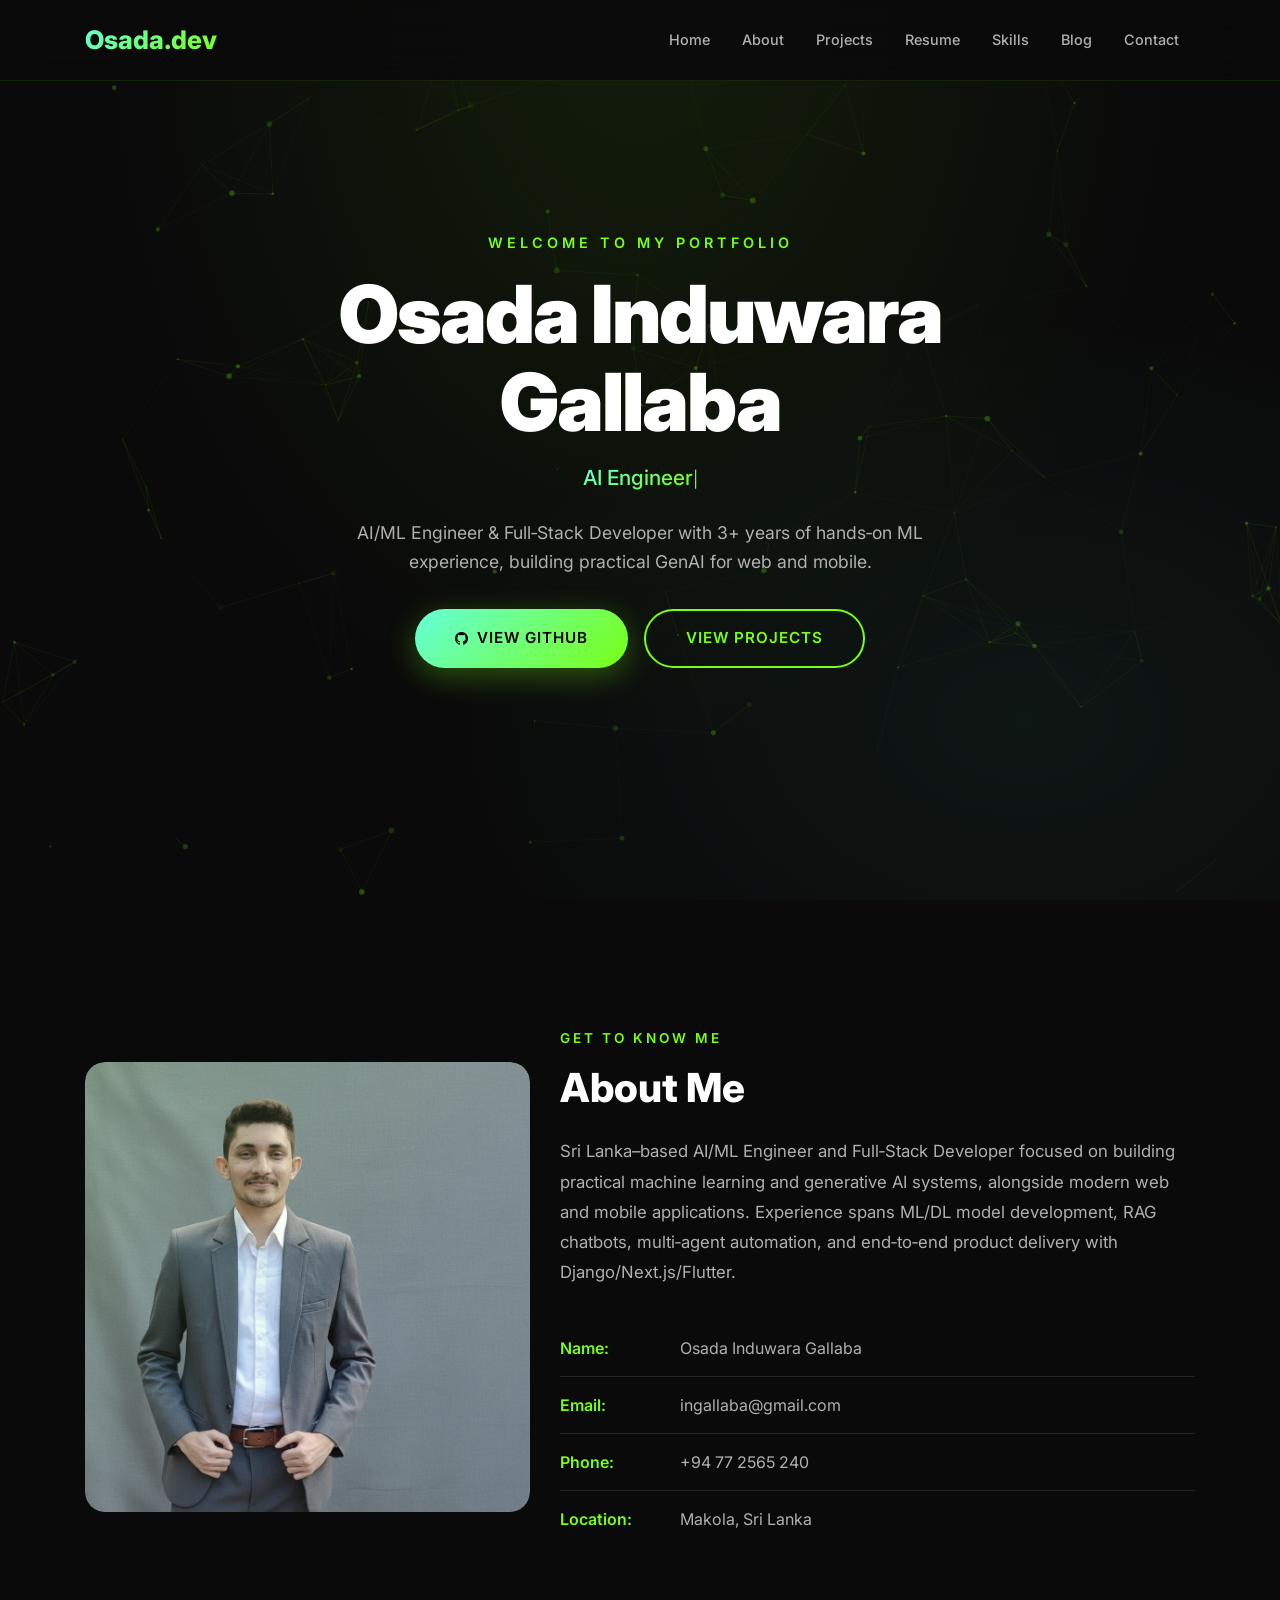
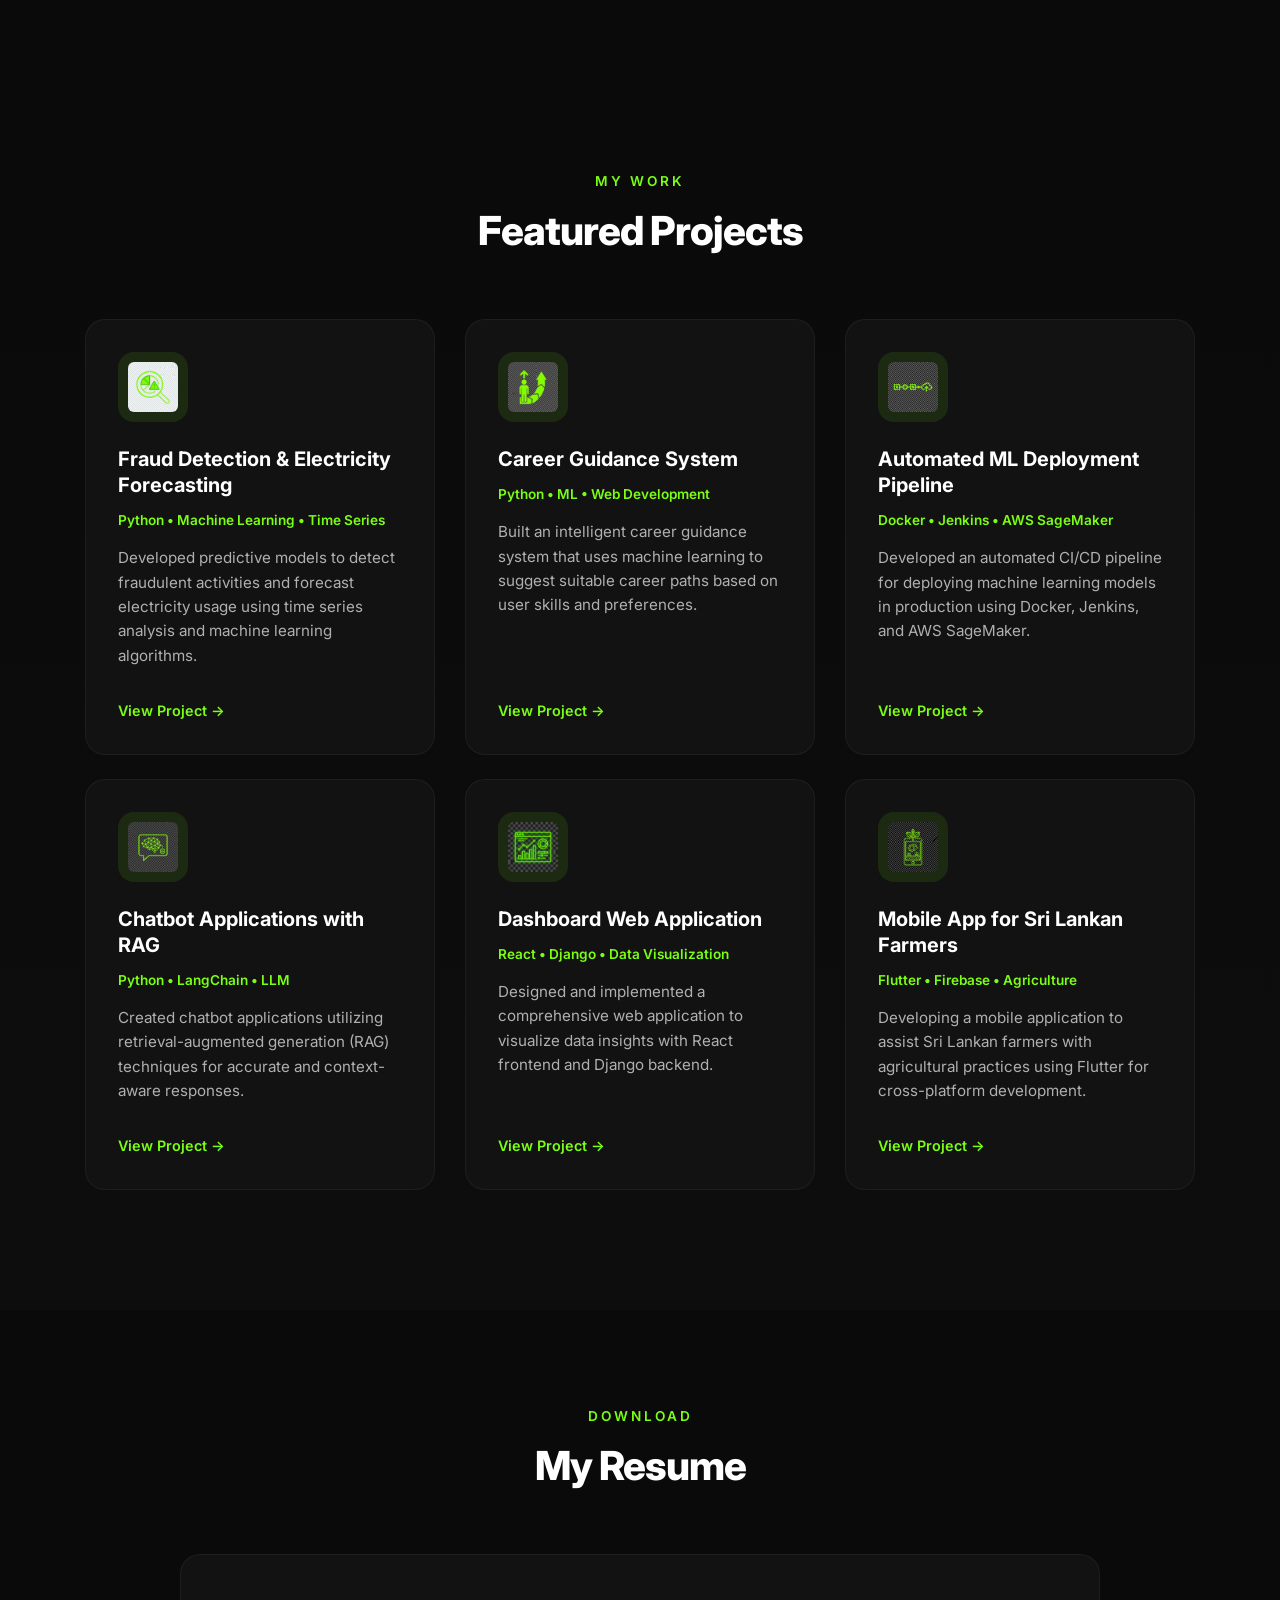
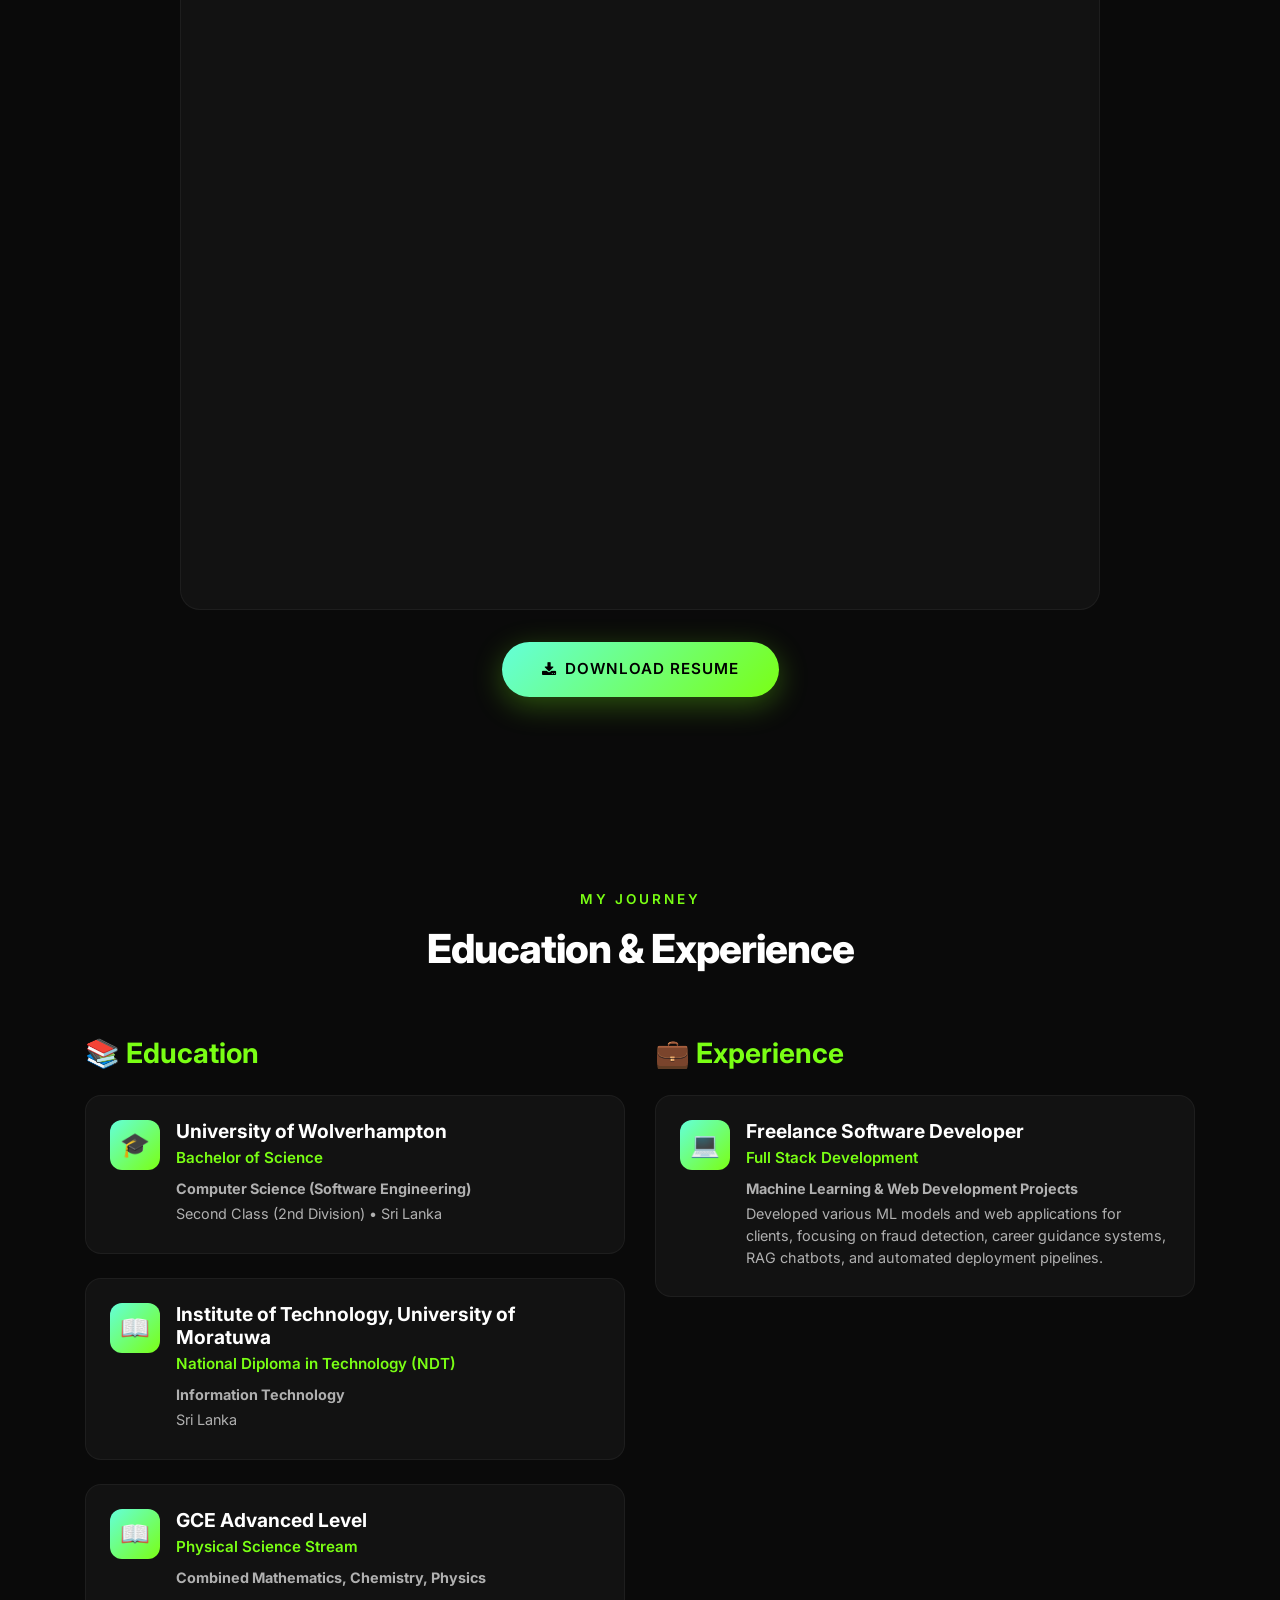
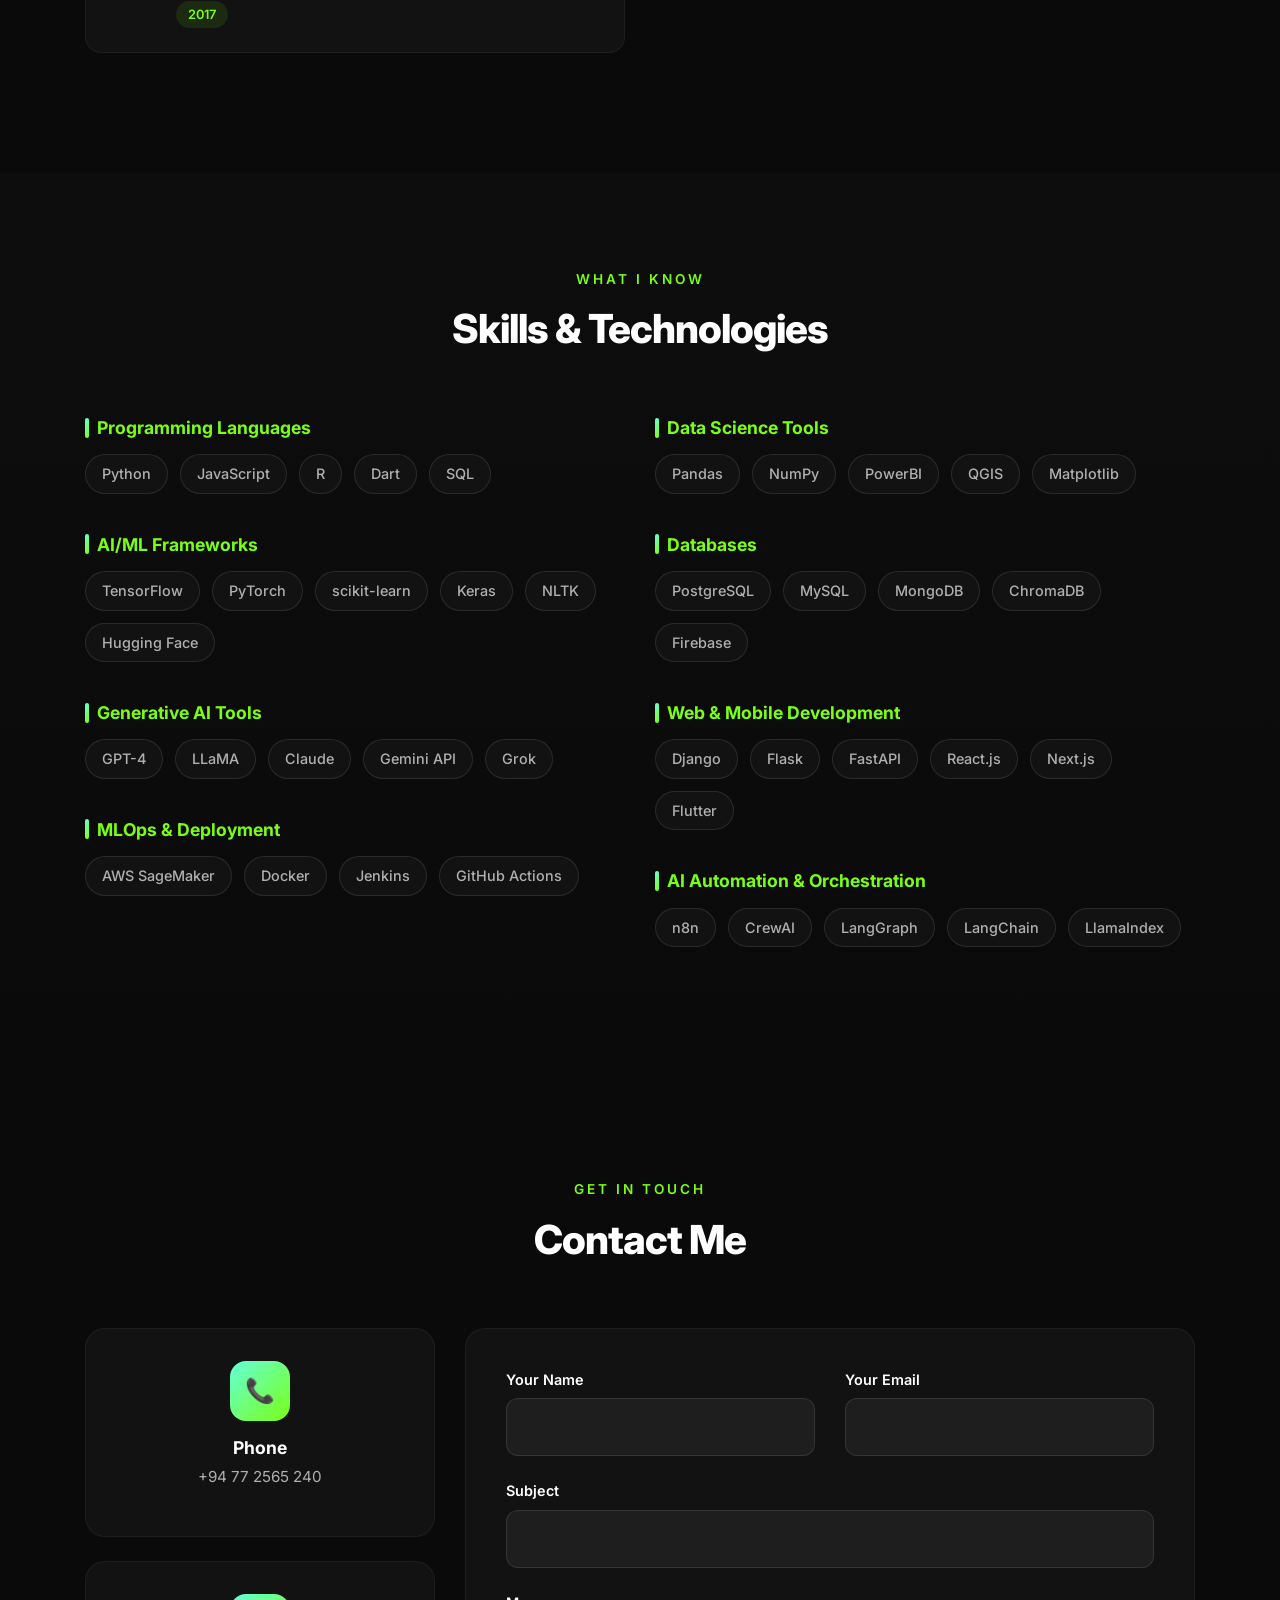
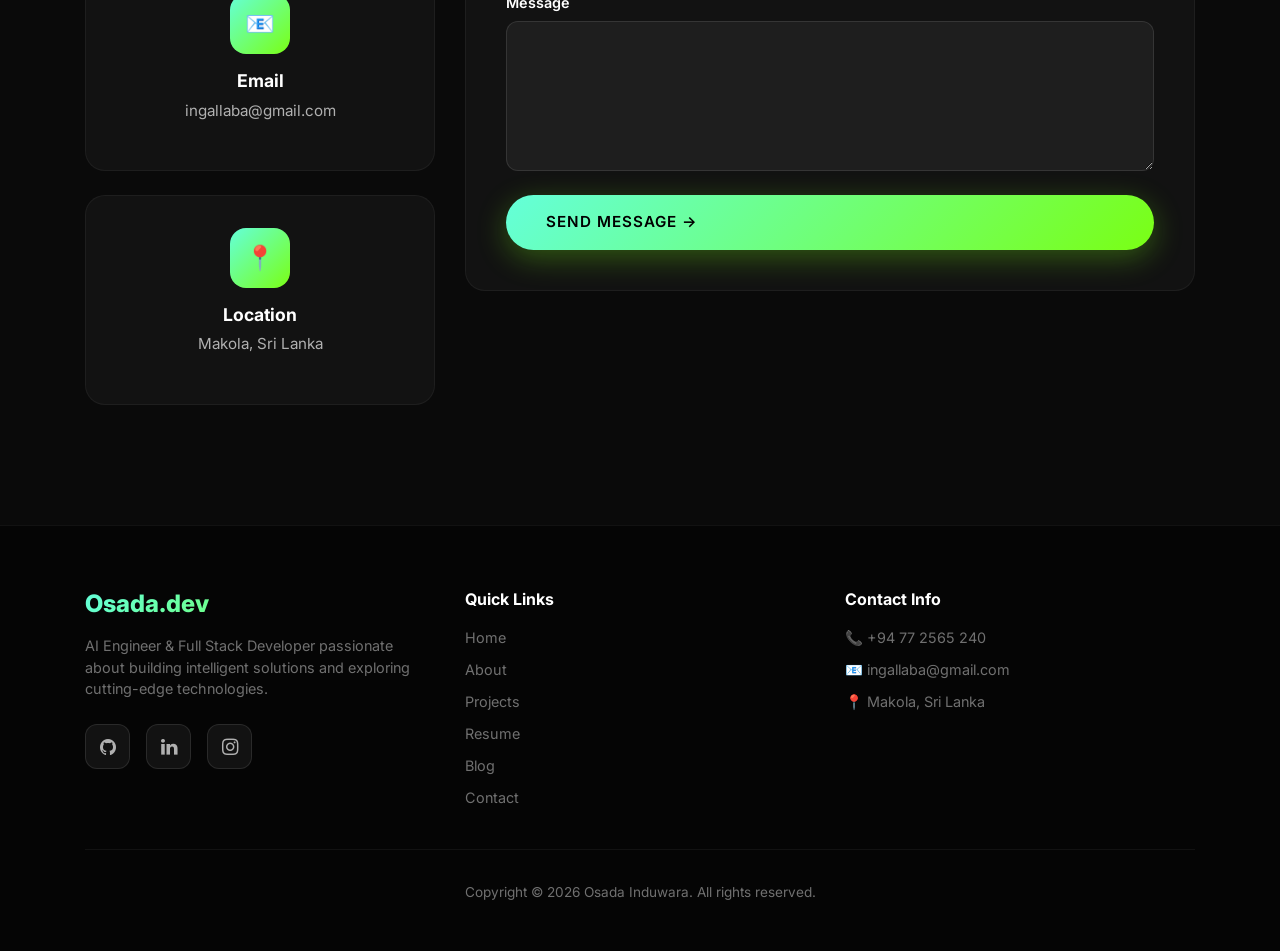
==== commit 09765935: "feat: Add initial portfolio website structure, assets, and core pages, with an update to the main in" ====
--- a/index.html
+++ b/index.html
@@ -1,1228 +1,552 @@
 <!DOCTYPE html>
 <html lang="en">
-  <head>
-    <title>Osada Induwara | AI Engineer & Full Stack Developer</title>
-    <meta charset="utf-8" />
-    <meta name="viewport" content="width=device-width, initial-scale=1, shrink-to-fit=no" />
-    <meta name="description" content="Portfolio of Osada Induwara Gallaba - AI Engineer, Machine Learning Specialist, and Full Stack Developer from Sri Lanka." />
-    <meta name="keywords" content="AI Engineer, Machine Learning, Python, Full Stack Developer, Sri Lanka, Portfolio" />
-    <meta name="author" content="Osada Induwara Gallaba" />
-
-    <meta property="og:title" content="Osada Induwara | AI Engineer Portfolio" />
-    <meta property="og:description" content="AI Engineer & Full Stack Developer specializing in Machine Learning, LLMs, and Web Development" />
-    <meta property="og:type" content="website" />
-
-    <link href="https://fonts.googleapis.com/css2?family=Inter:wght@300;400;500;600;700;800;900&display=swap" rel="stylesheet" />
-    <link rel="icon" href="images/cv.png" />
-
-    <link rel="stylesheet" href="css/owl.carousel.min.css" />
-    <link rel="stylesheet" href="css/owl.theme.default.min.css" />
-    <link rel="stylesheet" href="css/magnific-popup.css" />
-    <link rel="stylesheet" href="css/icomoon.css" />
-    <link rel="stylesheet" href="css/style.css" />
-    <style>
-      /* Modern Portfolio Enhancements */
-      :root {
-        --primary: #7aff14;
-        --primary-light: #64ffda;
-        --bg-dark: #0a0a0a;
-        --bg-card: #121212;
-        --bg-card-hover: #1a1a1a;
-        --text-primary: #ffffff;
-        --text-secondary: #b0b0b0;
-        --text-muted: #707070;
-        --gradient-primary: linear-gradient(135deg, #64ffda 0%, #7aff14 100%);
-        --shadow-glow: 0 0 30px rgba(122, 255, 20, 0.2);
-      }
-
-      body {
-        font-family: 'Inter', -apple-system, BlinkMacSystemFont, sans-serif;
-        background: var(--bg-dark);
-        overflow-x: hidden;
-      }
-
-      /* Navbar Enhancements */
-      .ftco-navbar-light {
-        background: rgba(10, 10, 10, 0.95) !important;
-        backdrop-filter: blur(20px);
-        -webkit-backdrop-filter: blur(20px);
-        border-bottom: 1px solid rgba(122, 255, 20, 0.1);
-        padding: 0.8rem 0 !important;
-        transition: all 0.3s ease;
-      }
-
-      .ftco-navbar-light .navbar-brand {
-        font-size: 1.6rem;
-        font-weight: 800;
-        background: var(--gradient-primary);
-        -webkit-background-clip: text;
-        -webkit-text-fill-color: transparent;
-        background-clip: text;
-        letter-spacing: -0.5px;
-      }
-
-      .ftco-navbar-light .navbar-nav > .nav-item > .nav-link {
-        color: var(--text-secondary) !important;
-        font-weight: 500;
-        font-size: 0.9rem;
-        padding: 0.5rem 1rem !important;
-        transition: all 0.3s ease;
-      }
-
-      .ftco-navbar-light .navbar-nav > .nav-item > .nav-link:hover {
-        color: var(--primary) !important;
-      }
-
-      /* Hero Section */
-      .hero-wrap {
-        min-height: 100vh !important;
-        height: 100vh !important;
-        background: radial-gradient(ellipse at 50% 0%, rgba(122, 255, 20, 0.08) 0%, transparent 60%),
-                    radial-gradient(ellipse at 80% 80%, rgba(100, 255, 218, 0.05) 0%, transparent 40%),
-                    var(--bg-dark);
-        display: flex;
-        align-items: center;
-        position: relative;
-        overflow: hidden;
-      }
-
-      .hero-wrap::before {
-        content: '';
-        position: absolute;
-        top: 0;
-        left: 0;
-        right: 0;
-        bottom: 0;
-        background-image: url("data:image/svg+xml,%3Csvg width='60' height='60' viewBox='0 0 60 60' xmlns='http://www.w3.org/2000/svg'%3E%3Cg fill='none' fill-rule='evenodd'%3E%3Cg fill='%237aff14' fill-opacity='0.03'%3E%3Cpath d='M36 34v-4h-2v4h-4v2h4v4h2v-4h4v-2h-4zm0-30V0h-2v4h-4v2h4v4h2V6h4V4h-4zM6 34v-4H4v4H0v2h4v4h2v-4h4v-2H6zM6 4V0H4v4H0v2h4v4h2V6h4V4H6z'/%3E%3C/g%3E%3C/g%3E%3C/svg%3E");
-        pointer-events: none;
-        opacity: 0.5;
-      }
-
-      .hero-content {
-        position: relative;
-        z-index: 2;
-      }
-
-      .hero-subtitle {
-        font-size: 1rem;
-        font-weight: 600;
-        letter-spacing: 4px;
-        text-transform: uppercase;
-        background: var(--gradient-primary);
-        -webkit-background-clip: text;
-        -webkit-text-fill-color: transparent;
-        margin-bottom: 1rem;
-      }
-
-      .hero-title {
-        font-size: clamp(2.5rem, 8vw, 4.5rem);
-        font-weight: 900;
-        color: var(--text-primary);
-        line-height: 1.1;
-        margin-bottom: 1.5rem;
-        letter-spacing: -2px;
-      }
-
-      .hero-description {
-        font-size: 1.2rem;
-        color: var(--text-secondary);
-        max-width: 500px;
-        margin: 0 auto 2rem;
-        line-height: 1.6;
-      }
-
-      .hero-buttons {
-        display: flex;
-        gap: 1rem;
-        justify-content: center;
-        flex-wrap: wrap;
-      }
-
-      .btn-glow {
-        background: var(--gradient-primary);
-        border: none;
-        border-radius: 50px;
-        padding: 1rem 2.5rem;
-        font-weight: 600;
-        font-size: 0.95rem;
-        color: #000;
-        text-transform: uppercase;
-        letter-spacing: 1px;
-        transition: all 0.3s cubic-bezier(0.4, 0, 0.2, 1);
-        box-shadow: 0 8px 30px rgba(122, 255, 20, 0.3);
-        text-decoration: none;
-        display: inline-flex;
-        align-items: center;
-        gap: 0.5rem;
-      }
-
-      .btn-glow:hover {
-        transform: translateY(-3px);
-        box-shadow: 0 15px 40px rgba(122, 255, 20, 0.4);
-        color: #000;
-        text-decoration: none;
-      }
-
-      .btn-outline-glow {
-        background: transparent;
-        border: 2px solid var(--primary);
-        border-radius: 50px;
-        padding: 1rem 2.5rem;
-        font-weight: 600;
-        font-size: 0.95rem;
-        color: var(--primary);
-        text-transform: uppercase;
-        letter-spacing: 1px;
-        transition: all 0.3s cubic-bezier(0.4, 0, 0.2, 1);
-        text-decoration: none;
-        display: inline-flex;
-        align-items: center;
-        gap: 0.5rem;
-      }
-
-      .btn-outline-glow:hover {
-        background: var(--primary);
-        color: #000;
-        text-decoration: none;
-        transform: translateY(-3px);
-      }
-
-      /* Section Styling */
-      .section-header {
-        text-align: center;
-        margin-bottom: 4rem;
-      }
-
-      .section-label {
-        font-size: 0.85rem;
-        font-weight: 600;
-        letter-spacing: 3px;
-        text-transform: uppercase;
-        color: var(--primary);
-        margin-bottom: 1rem;
-      }
-
-      .section-title {
-        font-size: 2.5rem;
-        font-weight: 800;
-        color: var(--text-primary);
-        letter-spacing: -1px;
-      }
-
-      /* About Section */
-      .about-section {
-        padding: 6rem 0;
-        background: var(--bg-dark);
-      }
-
-      .about-image-container {
-        position: relative;
-        border-radius: 20px;
-        overflow: hidden;
-      }
-
-      .about-image {
-        width: 100%;
-        height: 450px;
-        object-fit: cover;
-        border-radius: 20px;
-        filter: grayscale(20%);
-        transition: all 0.5s ease;
-      }
-
-      .about-image:hover {
-        filter: grayscale(0%);
-        transform: scale(1.02);
-      }
-
-      .about-image-container::after {
-        content: '';
-        position: absolute;
-        inset: 0;
-        background: linear-gradient(135deg, rgba(122, 255, 20, 0.1) 0%, transparent 60%);
-        border-radius: 20px;
-        pointer-events: none;
-      }
-
-      .about-content {
-        padding: 2rem 0;
-      }
-
-      .about-title {
-        font-size: 2.5rem;
-        font-weight: 800;
-        color: var(--text-primary);
-        margin-bottom: 1.5rem;
-        letter-spacing: -1px;
-      }
-
-      .about-text {
-        color: var(--text-secondary);
-        font-size: 1.05rem;
-        line-height: 1.8;
-        margin-bottom: 2rem;
-      }
-
-      .info-list {
-        list-style: none;
-        padding: 0;
-        margin: 0;
-      }
-
-      .info-list li {
-        display: flex;
-        padding: 1rem 0;
-        border-bottom: 1px solid rgba(255, 255, 255, 0.1);
-        font-size: 1rem;
-      }
-
-      .info-list li:last-child {
-        border-bottom: none;
-      }
-
-      .info-label {
-        min-width: 120px;
-        color: var(--primary);
-        font-weight: 600;
-      }
-
-      .info-value {
-        color: var(--text-secondary);
-      }
-
-      /* Projects Section */
-      .projects-section {
-        padding: 6rem 0;
-        background: linear-gradient(180deg, var(--bg-dark) 0%, #0d0d0d 100%);
-      }
-
-      .project-card {
-        background: var(--bg-card);
-        border-radius: 20px;
-        padding: 2rem;
-        height: 100%;
-        border: 1px solid rgba(255, 255, 255, 0.05);
-        transition: all 0.4s cubic-bezier(0.4, 0, 0.2, 1);
-        position: relative;
-        overflow: hidden;
-        display: flex;
-        flex-direction: column;
-      }
-
-      .project-card::before {
-        content: '';
-        position: absolute;
-        top: 0;
-        left: 0;
-        right: 0;
-        height: 3px;
-        background: var(--gradient-primary);
-        opacity: 0;
-        transition: opacity 0.3s ease;
-      }
-
-      .project-card:hover {
-        transform: translateY(-10px);
-        border-color: rgba(122, 255, 20, 0.2);
-        box-shadow: 0 20px 60px rgba(0, 0, 0, 0.5), var(--shadow-glow);
-      }
-
-      .project-card:hover::before {
-        opacity: 1;
-      }
-
-      .project-icon {
-        width: 70px;
-        height: 70px;
-        margin-bottom: 1.5rem;
-        border-radius: 16px;
-        object-fit: cover;
-        background: rgba(122, 255, 20, 0.1);
-        padding: 10px;
-      }
-
-      .project-title {
-        font-size: 1.25rem;
-        font-weight: 700;
-        color: var(--text-primary);
-        margin-bottom: 0.75rem;
-        line-height: 1.3;
-      }
-
-      .project-tech {
-        font-size: 0.85rem;
-        font-weight: 600;
-        color: var(--primary);
-        margin-bottom: 1rem;
-      }
-
-      .project-description {
-        color: var(--text-secondary);
-        font-size: 0.95rem;
-        line-height: 1.6;
-        flex-grow: 1;
-      }
-
-      /* Resume PDF Section */
-      .resume-pdf-section {
-        padding: 6rem 0;
-        background: var(--bg-dark);
-      }
-
-      .pdf-container {
-        background: var(--bg-card);
-        border-radius: 20px;
-        padding: 1.5rem;
-        border: 1px solid rgba(255, 255, 255, 0.05);
-        margin-bottom: 2rem;
-      }
-
-      .pdf-viewer {
-        width: 100%;
-        height: 600px;
-        border: none;
-        border-radius: 12px;
-      }
-
-      .resume-download-btn {
-        display: inline-flex;
-        align-items: center;
-        gap: 0.75rem;
-      }
-
-      /* Skills Section */
-      .skills-section {
-        padding: 6rem 0;
-        background: linear-gradient(180deg, #0d0d0d 0%, var(--bg-dark) 100%);
-      }
-
-      .skill-category {
-        margin-bottom: 2.5rem;
-      }
-
-      .skill-category-title {
-        font-size: 1.1rem;
-        font-weight: 700;
-        color: var(--primary);
-        margin-bottom: 1rem;
-        display: flex;
-        align-items: center;
-        gap: 0.5rem;
-      }
-
-      .skill-category-title::before {
-        content: '';
-        display: inline-block;
-        width: 4px;
-        height: 20px;
-        background: var(--gradient-primary);
-        border-radius: 2px;
-      }
-
-      .skill-tags {
-        display: flex;
-        flex-wrap: wrap;
-        gap: 0.75rem;
-      }
-
-      .skill-tag {
-        background: var(--bg-card);
-        border: 1px solid rgba(255, 255, 255, 0.1);
-        color: var(--text-secondary);
-        padding: 0.5rem 1rem;
-        border-radius: 25px;
-        font-size: 0.9rem;
-        font-weight: 500;
-        transition: all 0.3s ease;
-      }
-
-      .skill-tag:hover {
-        border-color: var(--primary);
-        color: var(--primary);
-        transform: translateY(-2px);
-      }
-
-      /* Resume Timeline Section */
-      .resume-section {
-        padding: 6rem 0;
-        background: var(--bg-dark);
-      }
-
-      .resume-nav {
-        position: sticky;
-        top: 100px;
-      }
-
-      .resume-nav-link {
-        display: block;
-        padding: 0.75rem 1.5rem;
-        color: var(--text-muted);
-        font-weight: 500;
-        border-left: 3px solid transparent;
-        transition: all 0.3s ease;
-        text-decoration: none;
-        margin-bottom: 0.5rem;
-      }
-
-      .resume-nav-link:hover,
-      .resume-nav-link.active {
-        color: var(--primary);
-        border-left-color: var(--primary);
-        background: rgba(122, 255, 20, 0.05);
-        text-decoration: none;
-      }
-
-      .resume-card {
-        background: var(--bg-card);
-        border-radius: 16px;
-        padding: 1.5rem;
-        margin-bottom: 1.5rem;
-        border: 1px solid rgba(255, 255, 255, 0.05);
-        transition: all 0.3s ease;
-      }
-
-      .resume-card:hover {
-        border-color: rgba(122, 255, 20, 0.2);
-        transform: translateX(5px);
-      }
-
-      .resume-icon {
-        width: 50px;
-        height: 50px;
-        background: var(--gradient-primary);
-        border-radius: 12px;
-        display: flex;
-        align-items: center;
-        justify-content: center;
-        font-size: 1.5rem;
-        margin-right: 1rem;
-        flex-shrink: 0;
-      }
-
-      .resume-content h3 {
-        font-size: 1.2rem;
-        font-weight: 700;
-        color: var(--text-primary);
-        margin-bottom: 0.25rem;
-      }
-
-      .resume-content .position {
-        color: var(--primary);
-        font-weight: 600;
-        font-size: 0.95rem;
-        margin-bottom: 0.5rem;
-      }
-
-      .resume-content p {
-        color: var(--text-secondary);
-        margin-bottom: 0.25rem;
-        font-size: 0.9rem;
-      }
-
-      .resume-date {
-        background: rgba(122, 255, 20, 0.1);
-        color: var(--primary);
-        padding: 0.25rem 0.75rem;
-        border-radius: 15px;
-        font-size: 0.8rem;
-        font-weight: 600;
-        display: inline-block;
-        margin-top: 0.5rem;
-      }
-
-      /* Contact Section */
-      .contact-section {
-        padding: 6rem 0;
-        background: linear-gradient(180deg, var(--bg-dark) 0%, #050505 100%);
-      }
-
-      .contact-card {
-        background: var(--bg-card);
-        border-radius: 20px;
-        padding: 2rem;
-        text-align: center;
-        border: 1px solid rgba(255, 255, 255, 0.05);
-        transition: all 0.3s ease;
-        height: 100%;
-      }
-
-      .contact-card:hover {
-        border-color: rgba(122, 255, 20, 0.2);
-        transform: translateY(-5px);
-        box-shadow: var(--shadow-glow);
-      }
-
-      .contact-icon {
-        width: 60px;
-        height: 60px;
-        background: var(--gradient-primary);
-        border-radius: 16px;
-        display: flex;
-        align-items: center;
-        justify-content: center;
-        font-size: 1.5rem;
-        margin: 0 auto 1rem;
-      }
-
-      .contact-card h3 {
-        font-size: 1.1rem;
-        font-weight: 700;
-        color: var(--text-primary);
-        margin-bottom: 0.5rem;
-      }
-
-      .contact-card p {
-        color: var(--text-secondary);
-        font-size: 0.95rem;
-      }
-
-      .contact-card a {
-        color: var(--text-secondary);
-        text-decoration: none;
-        transition: color 0.3s ease;
-      }
-
-      .contact-card a:hover {
-        color: var(--primary);
-      }
-
-      /* Footer */
-      .footer {
-        background: #050505;
-        padding: 3rem 0;
-        border-top: 1px solid rgba(255, 255, 255, 0.05);
-      }
-
-      .footer-brand {
-        font-size: 1.5rem;
-        font-weight: 800;
-        background: var(--gradient-primary);
-        -webkit-background-clip: text;
-        -webkit-text-fill-color: transparent;
-        margin-bottom: 1rem;
-      }
-
-      .footer-text {
-        color: var(--text-muted);
-        font-size: 0.9rem;
-        margin-bottom: 1.5rem;
-      }
-
-      .social-links {
-        display: flex;
-        gap: 1rem;
-      }
-
-      .social-link {
-        width: 45px;
-        height: 45px;
-        background: var(--bg-card);
-        border: 1px solid rgba(255, 255, 255, 0.1);
-        border-radius: 12px;
-        display: flex;
-        align-items: center;
-        justify-content: center;
-        color: var(--text-secondary);
-        font-size: 1.2rem;
-        transition: all 0.3s ease;
-        text-decoration: none;
-      }
-
-      .social-link:hover {
-        background: var(--gradient-primary);
-        color: #000;
-        transform: translateY(-3px);
-        text-decoration: none;
-      }
-
-      .footer-links h4 {
-        font-size: 1rem;
-        font-weight: 700;
-        color: var(--text-primary);
-        margin-bottom: 1rem;
-      }
-
-      .footer-links ul {
-        list-style: none;
-        padding: 0;
-        margin: 0;
-      }
-
-      .footer-links li {
-        margin-bottom: 0.5rem;
-      }
-
-      .footer-links a {
-        color: var(--text-muted);
-        text-decoration: none;
-        font-size: 0.9rem;
-        transition: color 0.3s ease;
-        display: flex;
-        align-items: center;
-        gap: 0.5rem;
-      }
-
-      .footer-links a:hover {
-        color: var(--primary);
-      }
-
-      .footer-bottom {
-        text-align: center;
-        padding-top: 2rem;
-        margin-top: 2rem;
-        border-top: 1px solid rgba(255, 255, 255, 0.05);
-      }
-
-      .footer-bottom p {
-        color: var(--text-muted);
-        font-size: 0.85rem;
-      }
-
-      /* Animations */
-      @keyframes fadeInUp {
-        from {
-          opacity: 0;
-          transform: translateY(30px);
-        }
-        to {
-          opacity: 1;
-          transform: translateY(0);
-        }
-      }
-
-      .animate-fade-in {
-        animation: fadeInUp 0.8s ease forwards;
-      }
-
-      .delay-1 { animation-delay: 0.1s; }
-      .delay-2 { animation-delay: 0.2s; }
-      .delay-3 { animation-delay: 0.3s; }
-      .delay-4 { animation-delay: 0.4s; }
-
-      /* Responsive */
-      @media (max-width: 768px) {
-        .hero-wrap {
-          min-height: 80vh !important;
-          height: auto !important;
-          padding: 8rem 0 4rem;
-        }
-
-        .hero-title {
-          font-size: 2.5rem;
-        }
-
-        .hero-description {
-          font-size: 1rem;
-        }
-
-        .hero-buttons {
-          flex-direction: column;
-          align-items: center;
-        }
-
-        .about-image {
-          height: 300px;
-          margin-bottom: 2rem;
-        }
-
-        .pdf-viewer {
-          height: 400px;
-        }
-
-        .project-card {
-          margin-bottom: 1.5rem;
-        }
-
-        .section-title {
-          font-size: 2rem;
-        }
-
-        .resume-nav {
-          position: relative;
-          top: 0;
-          margin-bottom: 2rem;
-        }
-      }
-
-      /* Scrollbar Styling */
-      ::-webkit-scrollbar {
-        width: 8px;
-      }
-
-      ::-webkit-scrollbar-track {
-        background: var(--bg-dark);
-      }
-
-      ::-webkit-scrollbar-thumb {
-        background: var(--primary);
-        border-radius: 4px;
-      }
-
-      ::-webkit-scrollbar-thumb:hover {
-        background: var(--primary-light);
-      }
-
-      /* Selection */
-      ::selection {
-        background: var(--primary);
-        color: #000;
-      }
-    </style>
-  </head>
-
-  <body data-spy="scroll" data-target=".site-navbar-target" data-offset="300">
-    <!-- Navigation -->
-    <nav class="navbar navbar-expand-lg navbar-dark ftco_navbar ftco-navbar-light site-navbar-target" id="ftco-navbar">
-      <div class="container">
-        <a class="navbar-brand" href="index.html">Osada.dev</a>
-        <button class="navbar-toggler js-fh5co-nav-toggle fh5co-nav-toggle" type="button" data-toggle="collapse" data-target="#ftco-nav" aria-controls="ftco-nav" aria-expanded="false" aria-label="Toggle navigation">
-          <span class="oi oi-menu"></span> Menu
-        </button>
-        <div class="collapse navbar-collapse" id="ftco-nav">
-          <ul class="navbar-nav nav ml-auto">
-            <li class="nav-item"><a href="#home-section" class="nav-link"><span>Home</span></a></li>
-            <li class="nav-item"><a href="#about-section" class="nav-link"><span>About</span></a></li>
-            <li class="nav-item"><a href="#projects-section" class="nav-link"><span>Projects</span></a></li>
-            <li class="nav-item"><a href="#resume-section" class="nav-link"><span>Resume</span></a></li>
-            <li class="nav-item"><a href="#skills-section" class="nav-link"><span>Skills</span></a></li>
-            <li class="nav-item"><a href="#contact-section" class="nav-link"><span>Contact</span></a></li>
-          </ul>
-        </div>
-      </div>
-    </nav>
-
-    <!-- Hero Section -->
-    <section class="hero-wrap" id="home-section">
-      <div class="container">
-        <div class="row justify-content-center align-items-center" style="min-height: 80vh;">
-          <div class="col-lg-10 col-md-12 text-center hero-content">
-            <p class="hero-subtitle animate-fade-in">AI Engineer & Full Stack Developer</p>
-            <h1 class="hero-title animate-fade-in delay-1">Osada Induwara<br/>Gallaba</h1>
-            <p class="hero-description animate-fade-in delay-2">Building intelligent solutions with Machine Learning, LLMs, and modern web technologies. Passionate about creating impactful AI-driven applications.</p>
-            <div class="hero-buttons animate-fade-in delay-3">
-              <a href="https://github.com/OsadaInduwara?tab=repositories" target="_blank" class="btn-glow">
-                <span class="icon-github"></span> View GitHub
-              </a>
-              <a href="#about-section" class="btn-outline-glow">
-                Learn More
-              </a>
-            </div>
-          </div>
-        </div>
-      </div>
-    </section>
-
-    <!-- About Section -->
-    <section class="about-section" id="about-section">
-      <div class="container">
-        <div class="row align-items-center">
-          <div class="col-lg-5 col-md-6 mb-4 mb-lg-0">
-            <div class="about-image-container">
-              <img src="images/about.png" alt="Osada Induwara" class="about-image" />
-            </div>
-          </div>
-          <div class="col-lg-7 col-md-6">
-            <div class="about-content">
-              <p class="section-label">Get to know me</p>
-              <h2 class="about-title">About Me</h2>
-              <p class="about-text">
-                I am an AI Engineer and Full Stack Developer from Sri Lanka, specializing in Machine Learning, 
-                Natural Language Processing, and building scalable web applications. With expertise in Python, 
-                TensorFlow, and modern frameworks, I create intelligent solutions that solve real-world problems.
-              </p>
-              <ul class="info-list">
-                <li>
-                  <span class="info-label">Name:</span>
-                  <span class="info-value">Osada Induwara Gallaba</span>
-                </li>
-                <li>
-                  <span class="info-label">Email:</span>
-                  <span class="info-value">ingallaba@gmail.com</span>
-                </li>
-                <li>
-                  <span class="info-label">Phone:</span>
-                  <span class="info-value">+94 77 2565 240</span>
-                </li>
-                <li>
-                  <span class="info-label">Location:</span>
-                  <span class="info-value">Makola, Sri Lanka</span>
-                </li>
-              </ul>
-            </div>
-          </div>
-        </div>
-      </div>
-    </section>
-
-    <!-- Projects Section -->
-    <section class="projects-section" id="projects-section">
-      <div class="container">
-        <div class="section-header">
-          <p class="section-label">My Work</p>
-          <h2 class="section-title">Featured Projects</h2>
-        </div>
-        <div class="row">
-          <!-- Project 1 -->
-          <div class="col-lg-4 col-md-6 mb-4">
-            <div class="project-card">
-              <img src="images/icons/fraud-detection.png" alt="Fraud Detection" class="project-icon" />
-              <h3 class="project-title">Fraud Detection & Electricity Forecasting</h3>
-              <p class="project-tech">Python • Machine Learning • Time Series</p>
-              <p class="project-description">Developed predictive models to detect fraudulent activities and forecast electricity usage using time series analysis and machine learning algorithms.</p>
-            </div>
-          </div>
-          <!-- Project 2 -->
-          <div class="col-lg-4 col-md-6 mb-4">
-            <div class="project-card">
-              <img src="images/icons/career-guidance.png" alt="Career Guidance" class="project-icon" />
-              <h3 class="project-title">Career Guidance System</h3>
-              <p class="project-tech">Python • ML • Web Development</p>
-              <p class="project-description">Built an intelligent career guidance system that uses machine learning to suggest suitable career paths based on user skills and preferences.</p>
-            </div>
-          </div>
-          <!-- Project 3 -->
-          <div class="col-lg-4 col-md-6 mb-4">
-            <div class="project-card">
-              <img src="images/icons/deployment-pipeline.png" alt="ML Pipeline" class="project-icon" />
-              <h3 class="project-title">Automated ML Deployment Pipeline</h3>
-              <p class="project-tech">Docker • Jenkins • AWS SageMaker</p>
-              <p class="project-description">Developed an automated CI/CD pipeline for deploying machine learning models in production using Docker, Jenkins, and AWS SageMaker.</p>
-            </div>
-          </div>
-          <!-- Project 4 -->
-          <div class="col-lg-4 col-md-6 mb-4">
-            <div class="project-card">
-              <img src="images/icons/chatbot-rag.png" alt="Chatbot RAG" class="project-icon" />
-              <h3 class="project-title">Chatbot Applications with RAG</h3>
-              <p class="project-tech">Python • LangChain • LLM</p>
-              <p class="project-description">Created chatbot applications utilizing retrieval-augmented generation (RAG) techniques for accurate and context-aware responses.</p>
-            </div>
-          </div>
-          <!-- Project 5 -->
-          <div class="col-lg-4 col-md-6 mb-4">
-            <div class="project-card">
-              <img src="images/icons/dashboard-webapp.png" alt="Dashboard" class="project-icon" />
-              <h3 class="project-title">Dashboard Web Application</h3>
-              <p class="project-tech">React • Django • Data Visualization</p>
-              <p class="project-description">Designed and implemented a comprehensive web application to visualize data insights with React frontend and Django backend.</p>
-            </div>
-          </div>
-          <!-- Project 6 -->
-          <div class="col-lg-4 col-md-6 mb-4">
-            <div class="project-card">
-              <img src="images/icons/portfolio-webapp.png" alt="Portfolio" class="project-icon" />
-              <h3 class="project-title">Portfolio Web Application</h3>
-              <p class="project-tech">React • Django • Full Stack</p>
-              <p class="project-description">Currently developing a personal portfolio web application using React and Django, showcasing projects and professional experience.</p>
-            </div>
-          </div>
-          <!-- Project 7 -->
-          <div class="col-lg-4 col-md-6 mb-4">
-            <div class="project-card">
-              <img src="images/icons/farming-mobile.png" alt="Farming App" class="project-icon" />
-              <h3 class="project-title">Mobile App for Sri Lankan Farmers</h3>
-              <p class="project-tech">Flutter • Firebase • Agriculture</p>
-              <p class="project-description">Developing a mobile application to assist Sri Lankan farmers with agricultural practices using Flutter for cross-platform development.</p>
-            </div>
-          </div>
-        </div>
-      </div>
-    </section>
-
-    <!-- Resume PDF Section -->
-    <section class="resume-pdf-section" id="resume-pdf-section">
-      <div class="container">
-        <div class="section-header">
-          <p class="section-label">Download</p>
-          <h2 class="section-title">My Resume</h2>
-        </div>
-        <div class="row justify-content-center">
-          <div class="col-lg-10">
-            <div class="pdf-container">
-              <iframe src="images/resume/osada-ai-eng.pdf" class="pdf-viewer" title="Resume PDF"></iframe>
-            </div>
-            <div class="text-center">
-              <a href="images/resume/osada-ai-eng.pdf" download class="btn-glow resume-download-btn">
-                <span class="icon-download"></span> Download Resume
-              </a>
-            </div>
-          </div>
-        </div>
-      </div>
-    </section>
-
-    <!-- Resume Timeline Section -->
-    <section class="resume-section" id="resume-section">
-      <div class="container">
-        <div class="section-header">
-          <p class="section-label">My Journey</p>
-          <h2 class="section-title">Education & Experience</h2>
-        </div>
-        <div class="row">
-          <div class="col-md-3">
-            <nav class="resume-nav">
-              <a href="#education" class="resume-nav-link active">Education</a>
-              <a href="#experience" class="resume-nav-link">Experience</a>
-            </nav>
-          </div>
-          <div class="col-md-9">
-            <!-- Education -->
-            <div id="education" class="mb-5">
-              <h3 class="mb-4" style="color: var(--primary); font-weight: 700;">Education</h3>
-              
-              <div class="resume-card d-flex">
-                <div class="resume-icon">
-                  <span class="icon-graduation-cap" style="color: #000;"></span>
+
+<head>
+  <title>Osada Induwara | AI Engineer & Full Stack Developer</title>
+  <meta charset="utf-8" />
+  <meta name="viewport" content="width=device-width, initial-scale=1, shrink-to-fit=no" />
+  <meta name="description"
+    content="Portfolio of Osada Induwara Gallaba - AI Engineer, Machine Learning Specialist, and Full Stack Developer from Sri Lanka. Expertise in Python, TensorFlow, LLMs, and modern web technologies." />
+  <meta name="keywords"
+    content="AI Engineer, Machine Learning, Python, Full Stack Developer, Sri Lanka, Portfolio, TensorFlow, LangChain, Flutter" />
+  <meta name="author" content="Osada Induwara Gallaba" />
+  <meta name="robots" content="index, follow" />
+
+  <!-- Open Graph / Social Media -->
+  <meta property="og:type" content="website" />
+  <meta property="og:url" content="https://osadainduwara.github.io/" />
+  <meta property="og:title" content="Osada Induwara | AI Engineer Portfolio" />
+  <meta property="og:description"
+    content="AI Engineer & Full Stack Developer specializing in Machine Learning, LLMs, and Web Development" />
+  <meta property="og:image" content="https://osadainduwara.github.io/assets/images/me.png" />
+
+  <!-- Twitter -->
+  <meta name="twitter:card" content="summary_large_image" />
+  <meta name="twitter:title" content="Osada Induwara | AI Engineer Portfolio" />
+  <meta name="twitter:description"
+    content="AI Engineer & Full Stack Developer specializing in Machine Learning, LLMs, and Web Development" />
+
+  <!-- PWA -->
+  <link rel="manifest" href="manifest.json" />
+  <meta name="theme-color" content="#7aff14" />
+  <meta name="apple-mobile-web-app-capable" content="yes" />
+  <meta name="apple-mobile-web-app-status-bar-style" content="black-translucent" />
+
+  <!-- Fonts -->
+  <link href="https://fonts.googleapis.com/css2?family=Inter:wght@300;400;500;600;700;800;900&display=swap"
+    rel="stylesheet" />
+
+  <!-- Favicon -->
+  <link rel="icon" href="assets/images/me.png" />
+  <link rel="apple-touch-icon" href="assets/images/me.png" />
+
+  <!-- Styles -->
+  <link rel="stylesheet" href="assets/css/bootstrap.min.css" />
+  <link rel="stylesheet" href="assets/css/icomoon.css" />
+  <link rel="stylesheet" href="assets/css/main.css" />
+
+  <!-- Google Analytics (placeholder - replace UA-XXXXX with your ID) -->
+  <!-- <script async src="https://www.googletagmanager.com/gtag/js?id=UA-XXXXX"></script>
+    <script>
+      window.dataLayer = window.dataLayer || [];
+      function gtag(){dataLayer.push(arguments);}
+      gtag('js', new Date());
+      gtag('config', 'UA-XXXXX');
+    </script> -->
+</head>
+
+<body>
+  <!-- Loading Screen -->
+  <div class="loader">
+    <div class="loader-content">
+      <div class="loader-spinner"></div>
+    </div>
+  </div>
+
+  <!-- Scroll Progress Bar -->
+  <div class="scroll-progress"></div>
+
+  <!-- Custom Cursor -->
+  <div class="cursor"></div>
+
+  <!-- Navigation -->
+  <nav class="navbar navbar-expand-lg">
+    <div class="container">
+      <a class="navbar-brand" href="#">Osada.dev</a>
+      <button class="navbar-toggler" type="button" data-toggle="collapse" data-target="#navbarNav"
+        aria-controls="navbarNav" aria-expanded="false" aria-label="Toggle navigation">
+        <span style="color: var(--text-secondary); font-size: 1.5rem;">☰</span>
+      </button>
+      <div class="collapse navbar-collapse" id="navbarNav">
+        <ul class="navbar-nav ml-auto">
+          <li class="nav-item"><a href="#home-section" class="nav-link">Home</a></li>
+          <li class="nav-item"><a href="#about-section" class="nav-link">About</a></li>
+          <li class="nav-item"><a href="#projects-section" class="nav-link">Projects</a></li>
+          <li class="nav-item"><a href="#resume-section" class="nav-link">Resume</a></li>
+          <li class="nav-item"><a href="#skills-section" class="nav-link">Skills</a></li>
+          <li class="nav-item"><a href="blog/index.html" class="nav-link">Blog</a></li>
+          <li class="nav-item"><a href="#contact-section" class="nav-link">Contact</a></li>
+        </ul>
+      </div>
+    </div>
+  </nav>
+
+  <!-- Hero Section -->
+  <section class="hero" id="home-section">
+    <div id="particles-js"></div>
+    <div class="container">
+      <div class="row justify-content-center">
+        <div class="col-lg-10 hero-content">
+          <p class="hero-label">Welcome to my portfolio</p>
+          <h1 class="hero-title">Osada Induwara<br />Gallaba</h1>
+          <div class="typing-container">
+            <span class="typing-text"></span><span class="typing-cursor">|</span>
+          </div>
+          <p class="hero-description">
+            AI/ML Engineer & Full‑Stack Developer with 3+ years of hands‑on ML experience, building practical GenAI for
+            web and mobile.
+          </p>
+          <div class="hero-buttons">
+            <a href="https://github.com/OsadaInduwara?tab=repositories" target="_blank" class="btn-glow">
+              <span class="icon-github"></span> View GitHub
+            </a>
+            <a href="#projects-section" class="btn-outline">
+              View Projects
+            </a>
+          </div>
+        </div>
+      </div>
+    </div>
+  </section>
+
+  <!-- About Section -->
+  <section class="about-section" id="about-section">
+    <div class="container">
+      <div class="row align-items-center">
+        <div class="col-lg-5 col-md-6 mb-4 mb-lg-0" data-aos="fade-right">
+          <div class="about-image-container">
+            <img src="assets/images/me.png" alt="Osada Induwara" class="about-image" />
+          </div>
+        </div>
+        <div class="col-lg-7 col-md-6" data-aos="fade-left" data-aos-delay="200">
+          <div class="about-content">
+            <p class="section-label">Get to know me</p>
+            <h2 class="about-title">About Me</h2>
+            <p class="about-text">
+              Sri Lanka–based AI/ML Engineer and Full‑Stack Developer focused on building practical machine learning and
+              generative AI systems, alongside modern web and mobile applications. Experience spans ML/DL model
+              development, RAG chatbots, multi‑agent automation, and end‑to‑end product delivery with
+              Django/Next.js/Flutter.
+            </p>
+            <ul class="info-list">
+              <li>
+                <span class="info-label">Name:</span>
+                <span class="info-value">Osada Induwara Gallaba</span>
+              </li>
+              <li>
+                <span class="info-label">Email:</span>
+                <span class="info-value">ingallaba@gmail.com</span>
+              </li>
+              <li>
+                <span class="info-label">Phone:</span>
+                <span class="info-value">+94 77 2565 240</span>
+              </li>
+              <li>
+                <span class="info-label">Location:</span>
+                <span class="info-value">Makola, Sri Lanka</span>
+              </li>
+            </ul>
+          </div>
+        </div>
+      </div>
+    </div>
+  </section>
+
+  <!-- Projects Section -->
+  <section class="projects-section" id="projects-section">
+    <div class="container">
+      <div class="section-header" data-aos="fade-up">
+        <p class="section-label">My Work</p>
+        <h2 class="section-title">Featured Projects</h2>
+      </div>
+      <div class="row">
+        <!-- Project 1 -->
+        <div class="col-lg-4 col-md-6 mb-4" data-aos="fade-up" data-aos-delay="0">
+          <a href="https://github.com/OsadaInduwara" target="_blank" class="project-card">
+            <img src="assets/images/icons/fraud-detection.png" alt="Fraud Detection" class="project-icon" />
+            <h3 class="project-title">Fraud Detection & Electricity Forecasting</h3>
+            <p class="project-tech">Python • Machine Learning • Time Series</p>
+            <p class="project-description">Developed predictive models to detect fraudulent activities and forecast
+              electricity usage using time series analysis and machine learning algorithms.</p>
+            <span class="project-link">View Project →</span>
+          </a>
+        </div>
+        <!-- Project 2 -->
+        <div class="col-lg-4 col-md-6 mb-4" data-aos="fade-up" data-aos-delay="100">
+          <a href="https://github.com/OsadaInduwara" target="_blank" class="project-card">
+            <img src="assets/images/icons/career-guidance.png" alt="Career Guidance" class="project-icon" />
+            <h3 class="project-title">Career Guidance System</h3>
+            <p class="project-tech">Python • ML • Web Development</p>
+            <p class="project-description">Built an intelligent career guidance system that uses machine learning to
+              suggest suitable career paths based on user skills and preferences.</p>
+            <span class="project-link">View Project →</span>
+          </a>
+        </div>
+        <!-- Project 3 -->
+        <div class="col-lg-4 col-md-6 mb-4" data-aos="fade-up" data-aos-delay="200">
+          <a href="https://github.com/OsadaInduwara" target="_blank" class="project-card">
+            <img src="assets/images/icons/deployment-pipeline.png" alt="ML Pipeline" class="project-icon" />
+            <h3 class="project-title">Automated ML Deployment Pipeline</h3>
+            <p class="project-tech">Docker • Jenkins • AWS SageMaker</p>
+            <p class="project-description">Developed an automated CI/CD pipeline for deploying machine learning models
+              in production using Docker, Jenkins, and AWS SageMaker.</p>
+            <span class="project-link">View Project →</span>
+          </a>
+        </div>
+        <!-- Project 4 -->
+        <div class="col-lg-4 col-md-6 mb-4" data-aos="fade-up" data-aos-delay="0">
+          <a href="https://github.com/OsadaInduwara" target="_blank" class="project-card">
+            <img src="assets/images/icons/chatbot-rag.png" alt="Chatbot RAG" class="project-icon" />
+            <h3 class="project-title">Chatbot Applications with RAG</h3>
+            <p class="project-tech">Python • LangChain • LLM</p>
+            <p class="project-description">Created chatbot applications utilizing retrieval-augmented generation (RAG)
+              techniques for accurate and context-aware responses.</p>
+            <span class="project-link">View Project →</span>
+          </a>
+        </div>
+        <!-- Project 5 -->
+        <div class="col-lg-4 col-md-6 mb-4" data-aos="fade-up" data-aos-delay="100">
+          <a href="https://github.com/OsadaInduwara" target="_blank" class="project-card">
+            <img src="assets/images/icons/dashboard-webapp.png" alt="Dashboard" class="project-icon" />
+            <h3 class="project-title">Dashboard Web Application</h3>
+            <p class="project-tech">React • Django • Data Visualization</p>
+            <p class="project-description">Designed and implemented a comprehensive web application to visualize data
+              insights with React frontend and Django backend.</p>
+            <span class="project-link">View Project →</span>
+          </a>
+        </div>
+        <!-- Project 6 -->
+        <div class="col-lg-4 col-md-6 mb-4" data-aos="fade-up" data-aos-delay="200">
+          <a href="https://github.com/OsadaInduwara" target="_blank" class="project-card">
+            <img src="assets/images/icons/farming-mobile.png" alt="Farming App" class="project-icon" />
+            <h3 class="project-title">Mobile App for Sri Lankan Farmers</h3>
+            <p class="project-tech">Flutter • Firebase • Agriculture</p>
+            <p class="project-description">Developing a mobile application to assist Sri Lankan farmers with
+              agricultural practices using Flutter for cross-platform development.</p>
+            <span class="project-link">View Project →</span>
+          </a>
+        </div>
+      </div>
+    </div>
+  </section>
+
+  <!-- Resume PDF Section -->
+  <section class="resume-pdf-section" id="resume-pdf-section">
+    <div class="container">
+      <div class="section-header" data-aos="fade-up">
+        <p class="section-label">Download</p>
+        <h2 class="section-title">My Resume</h2>
+      </div>
+      <div class="row justify-content-center">
+        <div class="col-lg-10" data-aos="fade-up" data-aos-delay="100">
+          <div class="pdf-container">
+            <iframe src="assets/images/resume/osada-ai-eng.pdf" class="pdf-viewer" title="Resume PDF"></iframe>
+          </div>
+          <div class="text-center">
+            <a href="assets/images/resume/osada-ai-eng.pdf" download class="btn-glow">
+              <span class="icon-download"></span> Download Resume
+            </a>
+          </div>
+        </div>
+      </div>
+    </div>
+  </section>
+
+  <!-- Resume Timeline Section -->
+  <section class="resume-section" id="resume-section">
+    <div class="container">
+      <div class="section-header" data-aos="fade-up">
+        <p class="section-label">My Journey</p>
+        <h2 class="section-title">Education & Experience</h2>
+      </div>
+      <div class="row">
+        <div class="col-lg-6" data-aos="fade-up" data-aos-delay="100">
+          <h3 class="mb-4" style="color: var(--primary); font-weight: 700;">📚 Education</h3>
+
+          <div class="resume-card">
+            <div class="resume-icon">🎓</div>
+            <div class="resume-content">
+              <h3>University of Wolverhampton</h3>
+              <p class="position">Bachelor of Science</p>
+              <p><strong>Computer Science (Software Engineering)</strong></p>
+              <p>Second Class (2nd Division) • Sri Lanka</p>
+            </div>
+          </div>
+
+          <div class="resume-card">
+            <div class="resume-icon">📖</div>
+            <div class="resume-content">
+              <h3>Institute of Technology, University of Moratuwa</h3>
+              <p class="position">National Diploma in Technology (NDT)</p>
+              <p><strong>Information Technology</strong></p>
+              <p>Sri Lanka</p>
+            </div>
+          </div>
+
+          <div class="resume-card">
+            <div class="resume-icon">📖</div>
+            <div class="resume-content">
+              <h3>GCE Advanced Level</h3>
+              <p class="position">Physical Science Stream</p>
+              <p><strong>Combined Mathematics, Chemistry, Physics</strong></p>
+              <span class="resume-date">2017</span>
+            </div>
+          </div>
+        </div>
+
+        <div class="col-lg-6" data-aos="fade-up" data-aos-delay="200">
+          <h3 class="mb-4" style="color: var(--primary); font-weight: 700;">💼 Experience</h3>
+
+          <div class="resume-card">
+            <div class="resume-icon">💻</div>
+            <div class="resume-content">
+              <h3>Freelance Software Developer</h3>
+              <p class="position">Full Stack Development</p>
+              <p><strong>Machine Learning & Web Development Projects</strong></p>
+              <p>Developed various ML models and web applications for clients, focusing on fraud detection, career
+                guidance systems, RAG chatbots, and automated deployment pipelines.</p>
+            </div>
+          </div>
+        </div>
+      </div>
+    </div>
+  </section>
+
+  <!-- Skills Section -->
+  <section class="skills-section" id="skills-section">
+    <div class="container">
+      <div class="section-header" data-aos="fade-up">
+        <p class="section-label">What I Know</p>
+        <h2 class="section-title">Skills & Technologies</h2>
+      </div>
+      <div class="row">
+        <div class="col-lg-6" data-aos="fade-up" data-aos-delay="100">
+          <div class="skill-category">
+            <h4 class="skill-category-title">Programming Languages</h4>
+            <div class="skill-tags">
+              <span class="skill-tag">Python</span>
+              <span class="skill-tag">JavaScript</span>
+              <span class="skill-tag">R</span>
+              <span class="skill-tag">Dart</span>
+              <span class="skill-tag">SQL</span>
+            </div>
+          </div>
+          <div class="skill-category">
+            <h4 class="skill-category-title">AI/ML Frameworks</h4>
+            <div class="skill-tags">
+              <span class="skill-tag">TensorFlow</span>
+              <span class="skill-tag">PyTorch</span>
+              <span class="skill-tag">scikit-learn</span>
+              <span class="skill-tag">Keras</span>
+              <span class="skill-tag">NLTK</span>
+              <span class="skill-tag">Hugging Face</span>
+            </div>
+          </div>
+          <div class="skill-category">
+            <h4 class="skill-category-title">Generative AI Tools</h4>
+            <div class="skill-tags">
+              <span class="skill-tag">GPT-4</span>
+              <span class="skill-tag">LLaMA</span>
+              <span class="skill-tag">Claude</span>
+              <span class="skill-tag">Gemini API</span>
+              <span class="skill-tag">Grok</span>
+            </div>
+          </div>
+          <div class="skill-category">
+            <h4 class="skill-category-title">MLOps & Deployment</h4>
+            <div class="skill-tags">
+              <span class="skill-tag">AWS SageMaker</span>
+              <span class="skill-tag">Docker</span>
+              <span class="skill-tag">Jenkins</span>
+              <span class="skill-tag">GitHub Actions</span>
+            </div>
+          </div>
+        </div>
+        <div class="col-lg-6" data-aos="fade-up" data-aos-delay="200">
+          <div class="skill-category">
+            <h4 class="skill-category-title">Data Science Tools</h4>
+            <div class="skill-tags">
+              <span class="skill-tag">Pandas</span>
+              <span class="skill-tag">NumPy</span>
+              <span class="skill-tag">PowerBI</span>
+              <span class="skill-tag">QGIS</span>
+              <span class="skill-tag">Matplotlib</span>
+            </div>
+          </div>
+          <div class="skill-category">
+            <h4 class="skill-category-title">Databases</h4>
+            <div class="skill-tags">
+              <span class="skill-tag">PostgreSQL</span>
+              <span class="skill-tag">MySQL</span>
+              <span class="skill-tag">MongoDB</span>
+              <span class="skill-tag">ChromaDB</span>
+              <span class="skill-tag">Firebase</span>
+            </div>
+          </div>
+          <div class="skill-category">
+            <h4 class="skill-category-title">Web & Mobile Development</h4>
+            <div class="skill-tags">
+              <span class="skill-tag">Django</span>
+              <span class="skill-tag">Flask</span>
+              <span class="skill-tag">FastAPI</span>
+              <span class="skill-tag">React.js</span>
+              <span class="skill-tag">Next.js</span>
+              <span class="skill-tag">Flutter</span>
+            </div>
+          </div>
+          <div class="skill-category">
+            <h4 class="skill-category-title">AI Automation & Orchestration</h4>
+            <div class="skill-tags">
+              <span class="skill-tag">n8n</span>
+              <span class="skill-tag">CrewAI</span>
+              <span class="skill-tag">LangGraph</span>
+              <span class="skill-tag">LangChain</span>
+              <span class="skill-tag">LlamaIndex</span>
+            </div>
+          </div>
+        </div>
+      </div>
+    </div>
+  </section>
+
+  <!-- Contact Section -->
+  <section class="contact-section" id="contact-section">
+    <div class="container">
+      <div class="section-header" data-aos="fade-up">
+        <p class="section-label">Get In Touch</p>
+        <h2 class="section-title">Contact Me</h2>
+      </div>
+      <div class="row">
+        <div class="col-lg-4" data-aos="fade-up" data-aos-delay="0">
+          <div class="row">
+            <div class="col-12 mb-4">
+              <div class="contact-card">
+                <div class="contact-icon">📞</div>
+                <h3>Phone</h3>
+                <p><a href="tel:+94772565240">+94 77 2565 240</a></p>
+              </div>
+            </div>
+            <div class="col-12 mb-4">
+              <div class="contact-card">
+                <div class="contact-icon">📧</div>
+                <h3>Email</h3>
+                <p><a href="mailto:ingallaba@gmail.com">ingallaba@gmail.com</a></p>
+              </div>
+            </div>
+            <div class="col-12 mb-4">
+              <div class="contact-card">
+                <div class="contact-icon">📍</div>
+                <h3>Location</h3>
+                <p>Makola, Sri Lanka</p>
+              </div>
+            </div>
+          </div>
+        </div>
+        <div class="col-lg-8" data-aos="fade-up" data-aos-delay="100">
+          <div class="contact-form">
+            <form action="https://formspree.io/f/xeejaabn" method="POST">
+              <div class="row">
+                <div class="col-md-6">
+                  <div class="form-group">
+                    <label for="name">Your Name</label>
+                    <input type="text" id="name" name="name" class="form-control" required />
+                  </div>
                 </div>
-                <div class="resume-content">
-                  <h3>University of Wolverhampton</h3>
-                  <p class="position">Bachelor of Science</p>
-                  <p><strong>Computer Science (Software Engineering)</strong></p>
-                  <p>Second Class (2nd Division)</p>
-                  <p>Sri Lanka</p>
+                <div class="col-md-6">
+                  <div class="form-group">
+                    <label for="email">Your Email</label>
+                    <input type="email" id="email" name="email" class="form-control" required />
+                  </div>
                 </div>
               </div>
-
-              <div class="resume-card d-flex">
-                <div class="resume-icon">
-                  <span class="icon-book" style="color: #000;"></span>
-                </div>
-                <div class="resume-content">
-                  <h3>Institute of Technology, University of Moratuwa</h3>
-                  <p class="position">National Diploma in Technology (NDT)</p>
-                  <p><strong>Information Technology</strong></p>
-                  <p>Sri Lanka</p>
-                </div>
+              <div class="form-group">
+                <label for="subject">Subject</label>
+                <input type="text" id="subject" name="subject" class="form-control" required />
               </div>
-
-              <div class="resume-card d-flex">
-                <div class="resume-icon">
-                  <span class="icon-book" style="color: #000;"></span>
-                </div>
-                <div class="resume-content">
-                  <h3>GCE Advanced Level</h3>
-                  <p class="position">Physical Science Stream</p>
-                  <p><strong>Combined Mathematics, Chemistry, Physics</strong></p>
-                  <p>Sri Lanka</p>
-                  <span class="resume-date">2017</span>
-                </div>
+              <div class="form-group">
+                <label for="message">Message</label>
+                <textarea id="message" name="message" class="form-control" required></textarea>
               </div>
-            </div>
-
-            <!-- Experience -->
-            <div id="experience">
-              <h3 class="mb-4" style="color: var(--primary); font-weight: 700;">Experience</h3>
-              
-              <div class="resume-card d-flex">
-                <div class="resume-icon">
-                  <span class="icon-briefcase" style="color: #000;"></span>
-                </div>
-                <div class="resume-content">
-                  <h3>Freelance Software Developer</h3>
-                  <p class="position">Full Stack Development</p>
-                  <p><strong>Machine Learning & Web Development Projects</strong></p>
-                  <p>Developed various ML models and web applications for clients, focusing on fraud detection, career guidance systems, and automated deployment pipelines.</p>
-                </div>
-              </div>
-            </div>
-          </div>
-        </div>
-      </div>
-    </section>
-
-    <!-- Skills Section -->
-    <section class="skills-section" id="skills-section">
-      <div class="container">
-        <div class="section-header">
-          <p class="section-label">What I Know</p>
-          <h2 class="section-title">Skills & Technologies</h2>
-        </div>
-        <div class="row">
-          <div class="col-lg-6">
-            <div class="skill-category">
-              <h4 class="skill-category-title">Programming Languages</h4>
-              <div class="skill-tags">
-                <span class="skill-tag">Python</span>
-                <span class="skill-tag">JavaScript</span>
-                <span class="skill-tag">R</span>
-                <span class="skill-tag">Dart</span>
-                <span class="skill-tag">SQL</span>
-              </div>
-            </div>
-            <div class="skill-category">
-              <h4 class="skill-category-title">AI/ML Frameworks</h4>
-              <div class="skill-tags">
-                <span class="skill-tag">TensorFlow</span>
-                <span class="skill-tag">PyTorch</span>
-                <span class="skill-tag">scikit-learn</span>
-                <span class="skill-tag">Keras</span>
-                <span class="skill-tag">NLTK</span>
-                <span class="skill-tag">H2O</span>
-                <span class="skill-tag">Hugging Face</span>
-              </div>
-            </div>
-            <div class="skill-category">
-              <h4 class="skill-category-title">Generative AI Tools</h4>
-              <div class="skill-tags">
-                <span class="skill-tag">GPT-3.5 Turbo</span>
-                <span class="skill-tag">LLaMA</span>
-                <span class="skill-tag">Claude</span>
-                <span class="skill-tag">Gemini API</span>
-                <span class="skill-tag">Grok</span>
-              </div>
-            </div>
-            <div class="skill-category">
-              <h4 class="skill-category-title">MLOps & Deployment</h4>
-              <div class="skill-tags">
-                <span class="skill-tag">AWS SageMaker</span>
-                <span class="skill-tag">Docker</span>
-                <span class="skill-tag">Jenkins</span>
-                <span class="skill-tag">GitHub Actions</span>
-              </div>
-            </div>
-          </div>
-          <div class="col-lg-6">
-            <div class="skill-category">
-              <h4 class="skill-category-title">Data Science Tools</h4>
-              <div class="skill-tags">
-                <span class="skill-tag">Pandas</span>
-                <span class="skill-tag">NumPy</span>
-                <span class="skill-tag">PowerBI</span>
-                <span class="skill-tag">QGIS</span>
-                <span class="skill-tag">Matplotlib</span>
-              </div>
-            </div>
-            <div class="skill-category">
-              <h4 class="skill-category-title">Databases</h4>
-              <div class="skill-tags">
-                <span class="skill-tag">PostgreSQL</span>
-                <span class="skill-tag">MySQL</span>
-                <span class="skill-tag">MongoDB</span>
-                <span class="skill-tag">ChromaDB</span>
-                <span class="skill-tag">Firebase</span>
-              </div>
-            </div>
-            <div class="skill-category">
-              <h4 class="skill-category-title">Web & Mobile Development</h4>
-              <div class="skill-tags">
-                <span class="skill-tag">Django</span>
-                <span class="skill-tag">Flask</span>
-                <span class="skill-tag">FastAPI</span>
-                <span class="skill-tag">React.js</span>
-                <span class="skill-tag">Next.js</span>
-                <span class="skill-tag">Flutter</span>
-              </div>
-            </div>
-            <div class="skill-category">
-              <h4 class="skill-category-title">AI Automation & Orchestration</h4>
-              <div class="skill-tags">
-                <span class="skill-tag">n8n</span>
-                <span class="skill-tag">CrewAI</span>
-                <span class="skill-tag">LangGraph</span>
-                <span class="skill-tag">LangChain</span>
-                <span class="skill-tag">LlamaIndex</span>
-              </div>
-            </div>
-          </div>
-        </div>
-      </div>
-    </section>
-
-    <!-- Contact Section -->
-    <section class="contact-section" id="contact-section">
-      <div class="container">
-        <div class="section-header">
-          <p class="section-label">Get In Touch</p>
-          <h2 class="section-title">Contact Me</h2>
-        </div>
-        <div class="row justify-content-center">
-          <div class="col-lg-4 col-md-6 mb-4">
-            <div class="contact-card">
-              <div class="contact-icon">
-                <span class="icon-phone" style="color: #000;"></span>
-              </div>
-              <h3>Phone</h3>
-              <p><a href="tel:+94772565240">+94 77 2565 240</a></p>
-            </div>
-          </div>
-          <div class="col-lg-4 col-md-6 mb-4">
-            <div class="contact-card">
-              <div class="contact-icon">
-                <span class="icon-envelope" style="color: #000;"></span>
-              </div>
-              <h3>Email</h3>
-              <p><a href="mailto:ingallaba@gmail.com">ingallaba@gmail.com</a></p>
-            </div>
-          </div>
-          <div class="col-lg-4 col-md-6 mb-4">
-            <div class="contact-card">
-              <div class="contact-icon">
-                <span class="icon-location-pin" style="color: #000;"></span>
-              </div>
-              <h3>Location</h3>
-              <p>Makola, Sri Lanka</p>
-            </div>
-          </div>
-        </div>
-      </div>
-    </section>
-
-    <!-- Footer -->
-    <footer class="footer">
-      <div class="container">
-        <div class="row">
-          <div class="col-lg-4 col-md-6 mb-4 mb-lg-0">
-            <h2 class="footer-brand">Osada.dev</h2>
-            <p class="footer-text">AI Engineer & Full Stack Developer passionate about building intelligent solutions and exploring cutting-edge technologies.</p>
-            <div class="social-links">
-              <a href="https://github.com/osadainduwara" target="_blank" class="social-link"><span class="icon-github"></span></a>
-              <a href="https://www.linkedin.com/in/osadainduwara" target="_blank" class="social-link"><span class="icon-linkedin"></span></a>
-              <a href="#" class="social-link"><span class="icon-instagram"></span></a>
-            </div>
-          </div>
-          <div class="col-lg-4 col-md-6 mb-4 mb-lg-0">
-            <div class="footer-links">
-              <h4>Quick Links</h4>
-              <ul>
-                <li><a href="#home-section"><span class="icon-long-arrow-right"></span> Home</a></li>
-                <li><a href="#about-section"><span class="icon-long-arrow-right"></span> About</a></li>
-                <li><a href="#projects-section"><span class="icon-long-arrow-right"></span> Projects</a></li>
-                <li><a href="#resume-section"><span class="icon-long-arrow-right"></span> Resume</a></li>
-                <li><a href="#contact-section"><span class="icon-long-arrow-right"></span> Contact</a></li>
-              </ul>
-            </div>
-          </div>
-          <div class="col-lg-4 col-md-6">
-            <div class="footer-links">
-              <h4>Contact Info</h4>
-              <ul>
-                <li><a href="tel:+94772565240"><span class="icon-phone"></span> +94 77 2565 240</a></li>
-                <li><a href="mailto:ingallaba@gmail.com"><span class="icon-envelope"></span> ingallaba@gmail.com</a></li>
-              </ul>
-            </div>
-          </div>
-        </div>
-        <div class="footer-bottom">
-          <p>Copyright &copy; <script>document.write(new Date().getFullYear());</script> Osada Induwara. All rights reserved.</p>
-        </div>
-      </div>
-    </footer>
-
-    <!-- Loader -->
-    <div id="ftco-loader" class="show fullscreen">
-      <svg class="circular" width="48px" height="48px">
-        <circle class="path-bg" cx="24" cy="24" r="22" fill="none" stroke-width="4" stroke="#1a1a1a" />
-        <circle class="path" cx="24" cy="24" r="22" fill="none" stroke-width="4" stroke-miterlimit="10" stroke="#7aff14" />
-      </svg>
-    </div>
-
-    <!-- Scripts -->
-    <script src="js/jquery.min.js"></script>
-    <script src="js/jquery-migrate-3.0.1.min.js"></script>
-    <script src="js/bootstrap.min.js"></script>
-    <script src="js/jquery.waypoints.min.js"></script>
-    <script src="js/owl.carousel.min.js"></script>
-    <script src="js/jquery.magnific-popup.min.js"></script>
-    <script src="js/main.js"></script>
-  </body>
-</html>
+              <button type="submit" class="btn-glow" style="width: 100%;">
+                Send Message →
+              </button>
+            </form>
+          </div>
+        </div>
+      </div>
+    </div>
+  </section>
+
+  <!-- Footer -->
+  <footer class="footer">
+    <div class="container">
+      <div class="row">
+        <div class="col-lg-4 col-md-6 mb-4 mb-lg-0">
+          <h2 class="footer-brand">Osada.dev</h2>
+          <p class="footer-text">AI Engineer & Full Stack Developer passionate about building intelligent solutions and
+            exploring cutting-edge technologies.</p>
+          <div class="social-links">
+            <a href="https://github.com/osadainduwara" target="_blank" class="social-link" title="GitHub">
+              <span class="icon-github"></span>
+            </a>
+            <a href="https://www.linkedin.com/in/osadainduwara" target="_blank" class="social-link" title="LinkedIn">
+              <span class="icon-linkedin"></span>
+            </a>
+            <a href="#" class="social-link" title="Instagram">
+              <span class="icon-instagram"></span>
+            </a>
+          </div>
+        </div>
+        <div class="col-lg-4 col-md-6 mb-4 mb-lg-0">
+          <div class="footer-links">
+            <h4>Quick Links</h4>
+            <ul>
+              <li><a href="#home-section">Home</a></li>
+              <li><a href="#about-section">About</a></li>
+              <li><a href="#projects-section">Projects</a></li>
+              <li><a href="#resume-section">Resume</a></li>
+              <li><a href="blog/index.html">Blog</a></li>
+              <li><a href="#contact-section">Contact</a></li>
+            </ul>
+          </div>
+        </div>
+        <div class="col-lg-4 col-md-6">
+          <div class="footer-links">
+            <h4>Contact Info</h4>
+            <ul>
+              <li><a href="tel:+94772565240">📞 +94 77 2565 240</a></li>
+              <li><a href="mailto:ingallaba@gmail.com">📧 ingallaba@gmail.com</a></li>
+              <li><a href="#">📍 Makola, Sri Lanka</a></li>
+            </ul>
+          </div>
+        </div>
+      </div>
+      <div class="footer-bottom">
+        <p>Copyright ©
+          <script>document.write(new Date().getFullYear());</script> Osada Induwara. All rights reserved.
+        </p>
+      </div>
+    </div>
+  </footer>
+
+  <!-- Back to Top Button -->
+  <a href="#" class="back-to-top" title="Back to Top">↑</a>
+
+  <!-- Scripts -->
+  <script src="assets/js/jquery.min.js"></script>
+  <script src="assets/js/bootstrap.min.js"></script>
+  <script src="assets/js/particles.min.js"></script>
+  <script src="assets/js/main.js"></script>
+</body>
+
+</html>
--- a/assets/css/main.css
+++ b/assets/css/main.css
@@ -0,0 +1,1147 @@
+/* ======================
+   Portfolio Main Styles
+   ====================== */
+
+/* CSS Variables */
+:root {
+  --primary: #7aff14;
+  --primary-light: #64ffda;
+  --primary-rgb: 122, 255, 20;
+  --bg-dark: #0a0a0a;
+  --bg-card: #121212;
+  --bg-card-hover: #1a1a1a;
+  --text-primary: #ffffff;
+  --text-secondary: #b0b0b0;
+  --text-muted: #707070;
+  --gradient-primary: linear-gradient(135deg, #64ffda 0%, #7aff14 100%);
+  --shadow-glow: 0 0 30px rgba(122, 255, 20, 0.2);
+  --transition-smooth: cubic-bezier(0.4, 0, 0.2, 1);
+}
+
+/* Global Styles */
+* {
+  margin: 0;
+  padding: 0;
+  box-sizing: border-box;
+}
+
+html {
+  scroll-behavior: smooth;
+}
+
+body {
+  font-family: 'Inter', -apple-system, BlinkMacSystemFont, sans-serif;
+  background: var(--bg-dark);
+  color: var(--text-primary);
+  overflow-x: hidden;
+  cursor: none;
+}
+
+/* Selection */
+::selection {
+  background: var(--primary);
+  color: #000;
+}
+
+/* Scrollbar */
+::-webkit-scrollbar {
+  width: 8px;
+}
+
+::-webkit-scrollbar-track {
+  background: var(--bg-dark);
+}
+
+::-webkit-scrollbar-thumb {
+  background: var(--primary);
+  border-radius: 4px;
+}
+
+::-webkit-scrollbar-thumb:hover {
+  background: var(--primary-light);
+}
+
+/* Custom Cursor */
+.cursor {
+  width: 20px;
+  height: 20px;
+  background: var(--primary);
+  border-radius: 50%;
+  position: fixed;
+  pointer-events: none;
+  z-index: 9999;
+  mix-blend-mode: difference;
+  transform: translate(-50%, -50%);
+  transition: transform 0.15s ease-out, width 0.2s ease, height 0.2s ease;
+  opacity: 0;
+}
+
+.cursor.visible {
+  opacity: 1;
+}
+
+.cursor.hover {
+  width: 50px;
+  height: 50px;
+  background: rgba(122, 255, 20, 0.3);
+  border: 2px solid var(--primary);
+}
+
+@media (max-width: 768px) {
+  .cursor {
+    display: none !important;
+  }
+  body {
+    cursor: auto;
+  }
+}
+
+/* Scroll Progress Bar */
+.scroll-progress {
+  position: fixed;
+  top: 0;
+  left: 0;
+  width: 0%;
+  height: 3px;
+  background: var(--gradient-primary);
+  z-index: 10000;
+  transition: width 0.1s linear;
+}
+
+/* Loading Screen */
+.loader {
+  position: fixed;
+  top: 0;
+  left: 0;
+  width: 100%;
+  height: 100%;
+  background: var(--bg-dark);
+  display: flex;
+  align-items: center;
+  justify-content: center;
+  z-index: 99999;
+  transition: opacity 0.5s ease, visibility 0.5s ease;
+}
+
+.loader.hidden {
+  opacity: 0;
+  visibility: hidden;
+}
+
+.loader-content {
+  text-align: center;
+}
+
+.loader-spinner {
+  width: 50px;
+  height: 50px;
+  border: 3px solid rgba(122, 255, 20, 0.1);
+  border-top-color: var(--primary);
+  border-radius: 50%;
+  animation: spin 1s linear infinite;
+}
+
+@keyframes spin {
+  to { transform: rotate(360deg); }
+}
+
+/* Navbar */
+.navbar {
+  position: fixed;
+  top: 0;
+  left: 0;
+  right: 0;
+  z-index: 1000;
+  padding: 1rem 0;
+  background: rgba(10, 10, 10, 0.9);
+  backdrop-filter: blur(20px);
+  -webkit-backdrop-filter: blur(20px);
+  border-bottom: 1px solid rgba(122, 255, 20, 0.1);
+  transition: all 0.3s var(--transition-smooth);
+}
+
+.navbar.scrolled {
+  padding: 0.5rem 0;
+  background: rgba(10, 10, 10, 0.95);
+}
+
+.navbar-brand {
+  font-size: 1.6rem;
+  font-weight: 800;
+  background: var(--gradient-primary);
+  -webkit-background-clip: text;
+  -webkit-text-fill-color: transparent;
+  background-clip: text;
+  text-decoration: none;
+}
+
+.nav-link {
+  color: var(--text-secondary) !important;
+  font-weight: 500;
+  font-size: 0.9rem;
+  padding: 0.5rem 1rem !important;
+  transition: all 0.3s ease;
+  position: relative;
+}
+
+.nav-link::after {
+  content: '';
+  position: absolute;
+  bottom: 0;
+  left: 50%;
+  width: 0;
+  height: 2px;
+  background: var(--gradient-primary);
+  transition: all 0.3s ease;
+  transform: translateX(-50%);
+}
+
+.nav-link:hover {
+  color: var(--primary) !important;
+}
+
+.nav-link:hover::after {
+  width: 80%;
+}
+
+/* Hero Section */
+.hero {
+  min-height: 100vh;
+  display: flex;
+  align-items: center;
+  position: relative;
+  overflow: hidden;
+  background: radial-gradient(ellipse at 50% 0%, rgba(122, 255, 20, 0.08) 0%, transparent 60%),
+              radial-gradient(ellipse at 80% 80%, rgba(100, 255, 218, 0.05) 0%, transparent 40%),
+              var(--bg-dark);
+}
+
+#particles-js {
+  position: absolute;
+  top: 0;
+  left: 0;
+  width: 100%;
+  height: 100%;
+  z-index: 1;
+}
+
+.hero-content {
+  position: relative;
+  z-index: 2;
+  text-align: center;
+}
+
+.hero-label {
+  font-size: 0.9rem;
+  font-weight: 600;
+  letter-spacing: 4px;
+  text-transform: uppercase;
+  color: var(--primary);
+  margin-bottom: 1rem;
+  opacity: 0;
+  animation: fadeInUp 0.8s ease forwards;
+  animation-delay: 0.2s;
+}
+
+.hero-title {
+  font-size: clamp(2.5rem, 8vw, 5rem);
+  font-weight: 900;
+  color: var(--text-primary);
+  line-height: 1.1;
+  margin-bottom: 1rem;
+  letter-spacing: -2px;
+  opacity: 0;
+  animation: fadeInUp 0.8s ease forwards;
+  animation-delay: 0.4s;
+}
+
+.typing-container {
+  height: 2rem;
+  margin-bottom: 1.5rem;
+  opacity: 0;
+  animation: fadeInUp 0.8s ease forwards;
+  animation-delay: 0.6s;
+}
+
+.typing-text {
+  font-size: 1.3rem;
+  font-weight: 500;
+  background: var(--gradient-primary);
+  -webkit-background-clip: text;
+  -webkit-text-fill-color: transparent;
+  background-clip: text;
+}
+
+.typing-cursor {
+  animation: blink 1s infinite;
+  color: var(--primary);
+}
+
+@keyframes blink {
+  0%, 50% { opacity: 1; }
+  51%, 100% { opacity: 0; }
+}
+
+.hero-description {
+  font-size: 1.1rem;
+  color: var(--text-secondary);
+  max-width: 600px;
+  margin: 0 auto 2rem;
+  line-height: 1.7;
+  opacity: 0;
+  animation: fadeInUp 0.8s ease forwards;
+  animation-delay: 0.8s;
+}
+
+.hero-buttons {
+  display: flex;
+  gap: 1rem;
+  justify-content: center;
+  flex-wrap: wrap;
+  opacity: 0;
+  animation: fadeInUp 0.8s ease forwards;
+  animation-delay: 1s;
+}
+
+/* Buttons */
+.btn-glow {
+  background: var(--gradient-primary);
+  border: none;
+  border-radius: 50px;
+  padding: 1rem 2.5rem;
+  font-weight: 600;
+  font-size: 0.95rem;
+  color: #000;
+  text-transform: uppercase;
+  letter-spacing: 1px;
+  transition: all 0.3s var(--transition-smooth);
+  box-shadow: 0 8px 30px rgba(122, 255, 20, 0.3);
+  text-decoration: none;
+  display: inline-flex;
+  align-items: center;
+  gap: 0.5rem;
+  cursor: none;
+}
+
+.btn-glow:hover {
+  transform: translateY(-3px);
+  box-shadow: 0 15px 40px rgba(122, 255, 20, 0.4);
+  color: #000;
+  text-decoration: none;
+}
+
+.btn-outline {
+  background: transparent;
+  border: 2px solid var(--primary);
+  border-radius: 50px;
+  padding: 1rem 2.5rem;
+  font-weight: 600;
+  font-size: 0.95rem;
+  color: var(--primary);
+  text-transform: uppercase;
+  letter-spacing: 1px;
+  transition: all 0.3s var(--transition-smooth);
+  text-decoration: none;
+  display: inline-flex;
+  align-items: center;
+  gap: 0.5rem;
+  cursor: none;
+}
+
+.btn-outline:hover {
+  background: var(--primary);
+  color: #000;
+  text-decoration: none;
+  transform: translateY(-3px);
+}
+
+/* Sections */
+section {
+  padding: 6rem 0;
+}
+
+.section-header {
+  text-align: center;
+  margin-bottom: 4rem;
+}
+
+.section-label {
+  font-size: 0.85rem;
+  font-weight: 600;
+  letter-spacing: 3px;
+  text-transform: uppercase;
+  color: var(--primary);
+  margin-bottom: 1rem;
+}
+
+.section-title {
+  font-size: 2.5rem;
+  font-weight: 800;
+  color: var(--text-primary);
+  letter-spacing: -1px;
+}
+
+/* About Section */
+.about-section {
+  background: var(--bg-dark);
+}
+
+.about-image-container {
+  position: relative;
+  border-radius: 20px;
+  overflow: hidden;
+}
+
+.about-image {
+  width: 100%;
+  height: 450px;
+  object-fit: cover;
+  border-radius: 20px;
+  filter: grayscale(20%);
+  transition: all 0.5s ease;
+}
+
+.about-image:hover {
+  filter: grayscale(0%);
+  transform: scale(1.02);
+}
+
+.about-image-container::after {
+  content: '';
+  position: absolute;
+  inset: 0;
+  background: linear-gradient(135deg, rgba(122, 255, 20, 0.1) 0%, transparent 60%);
+  border-radius: 20px;
+  pointer-events: none;
+}
+
+.about-content {
+  padding: 2rem 0;
+}
+
+.about-title {
+  font-size: 2.5rem;
+  font-weight: 800;
+  color: var(--text-primary);
+  margin-bottom: 1.5rem;
+}
+
+.about-text {
+  color: var(--text-secondary);
+  font-size: 1.05rem;
+  line-height: 1.8;
+  margin-bottom: 2rem;
+}
+
+.info-list {
+  list-style: none;
+  padding: 0;
+  margin: 0;
+}
+
+.info-list li {
+  display: flex;
+  padding: 1rem 0;
+  border-bottom: 1px solid rgba(255, 255, 255, 0.1);
+  font-size: 1rem;
+}
+
+.info-list li:last-child {
+  border-bottom: none;
+}
+
+.info-label {
+  min-width: 120px;
+  color: var(--primary);
+  font-weight: 600;
+}
+
+.info-value {
+  color: var(--text-secondary);
+}
+
+/* Project Cards */
+.projects-section {
+  background: linear-gradient(180deg, var(--bg-dark) 0%, #0d0d0d 100%);
+}
+
+.project-card {
+  background: var(--bg-card);
+  border-radius: 20px;
+  padding: 2rem;
+  height: 100%;
+  border: 1px solid rgba(255, 255, 255, 0.05);
+  transition: all 0.4s var(--transition-smooth);
+  position: relative;
+  overflow: hidden;
+  display: flex;
+  flex-direction: column;
+  text-decoration: none;
+}
+
+.project-card::before {
+  content: '';
+  position: absolute;
+  top: 0;
+  left: 0;
+  right: 0;
+  height: 3px;
+  background: var(--gradient-primary);
+  opacity: 0;
+  transition: opacity 0.3s ease;
+}
+
+.project-card:hover {
+  transform: translateY(-10px);
+  border-color: rgba(122, 255, 20, 0.2);
+  box-shadow: 0 20px 60px rgba(0, 0, 0, 0.5), var(--shadow-glow);
+}
+
+.project-card:hover::before {
+  opacity: 1;
+}
+
+.project-icon {
+  width: 70px;
+  height: 70px;
+  margin-bottom: 1.5rem;
+  border-radius: 16px;
+  object-fit: cover;
+  background: rgba(122, 255, 20, 0.1);
+  padding: 10px;
+}
+
+.project-title {
+  font-size: 1.25rem;
+  font-weight: 700;
+  color: var(--text-primary);
+  margin-bottom: 0.75rem;
+  line-height: 1.3;
+}
+
+.project-tech {
+  font-size: 0.85rem;
+  font-weight: 600;
+  color: var(--primary);
+  margin-bottom: 1rem;
+}
+
+.project-description {
+  color: var(--text-secondary);
+  font-size: 0.95rem;
+  line-height: 1.6;
+  flex-grow: 1;
+}
+
+.project-link {
+  display: inline-flex;
+  align-items: center;
+  gap: 0.5rem;
+  color: var(--primary);
+  font-weight: 600;
+  font-size: 0.9rem;
+  margin-top: 1rem;
+  text-decoration: none;
+  transition: all 0.3s ease;
+}
+
+.project-link:hover {
+  gap: 0.75rem;
+}
+
+/* Resume PDF Section */
+.resume-pdf-section {
+  background: var(--bg-dark);
+}
+
+.pdf-container {
+  background: var(--bg-card);
+  border-radius: 20px;
+  padding: 1.5rem;
+  border: 1px solid rgba(255, 255, 255, 0.05);
+  margin-bottom: 2rem;
+}
+
+.pdf-viewer {
+  width: 100%;
+  height: 600px;
+  border: none;
+  border-radius: 12px;
+}
+
+/* Skills Section */
+.skills-section {
+  background: linear-gradient(180deg, #0d0d0d 0%, var(--bg-dark) 100%);
+}
+
+.skill-category {
+  margin-bottom: 2.5rem;
+}
+
+.skill-category-title {
+  font-size: 1.1rem;
+  font-weight: 700;
+  color: var(--primary);
+  margin-bottom: 1rem;
+  display: flex;
+  align-items: center;
+  gap: 0.5rem;
+}
+
+.skill-category-title::before {
+  content: '';
+  display: inline-block;
+  width: 4px;
+  height: 20px;
+  background: var(--gradient-primary);
+  border-radius: 2px;
+}
+
+.skill-tags {
+  display: flex;
+  flex-wrap: wrap;
+  gap: 0.75rem;
+}
+
+.skill-tag {
+  background: var(--bg-card);
+  border: 1px solid rgba(255, 255, 255, 0.1);
+  color: var(--text-secondary);
+  padding: 0.5rem 1rem;
+  border-radius: 25px;
+  font-size: 0.9rem;
+  font-weight: 500;
+  transition: all 0.3s ease;
+}
+
+.skill-tag:hover {
+  border-color: var(--primary);
+  color: var(--primary);
+  transform: translateY(-2px);
+}
+
+/* Resume Timeline */
+.resume-section {
+  background: var(--bg-dark);
+}
+
+.resume-card {
+  background: var(--bg-card);
+  border-radius: 16px;
+  padding: 1.5rem;
+  margin-bottom: 1.5rem;
+  border: 1px solid rgba(255, 255, 255, 0.05);
+  transition: all 0.3s ease;
+  display: flex;
+  gap: 1rem;
+}
+
+.resume-card:hover {
+  border-color: rgba(122, 255, 20, 0.2);
+  transform: translateX(5px);
+}
+
+.resume-icon {
+  width: 50px;
+  height: 50px;
+  min-width: 50px;
+  background: var(--gradient-primary);
+  border-radius: 12px;
+  display: flex;
+  align-items: center;
+  justify-content: center;
+  font-size: 1.5rem;
+  color: #000;
+}
+
+.resume-content h3 {
+  font-size: 1.2rem;
+  font-weight: 700;
+  color: var(--text-primary);
+  margin-bottom: 0.25rem;
+}
+
+.resume-content .position {
+  color: var(--primary);
+  font-weight: 600;
+  font-size: 0.95rem;
+  margin-bottom: 0.5rem;
+}
+
+.resume-content p {
+  color: var(--text-secondary);
+  margin-bottom: 0.25rem;
+  font-size: 0.9rem;
+}
+
+.resume-date {
+  background: rgba(122, 255, 20, 0.1);
+  color: var(--primary);
+  padding: 0.25rem 0.75rem;
+  border-radius: 15px;
+  font-size: 0.8rem;
+  font-weight: 600;
+  display: inline-block;
+  margin-top: 0.5rem;
+}
+
+/* Testimonials */
+.testimonials-section {
+  background: linear-gradient(180deg, var(--bg-dark) 0%, #0d0d0d 100%);
+}
+
+.testimonial-card {
+  background: var(--bg-card);
+  border-radius: 20px;
+  padding: 2rem;
+  border: 1px solid rgba(255, 255, 255, 0.05);
+  transition: all 0.3s ease;
+  height: 100%;
+}
+
+.testimonial-card:hover {
+  border-color: rgba(122, 255, 20, 0.2);
+  transform: translateY(-5px);
+}
+
+.testimonial-quote {
+  font-size: 2rem;
+  color: var(--primary);
+  margin-bottom: 1rem;
+}
+
+.testimonial-text {
+  color: var(--text-secondary);
+  font-size: 1rem;
+  line-height: 1.7;
+  font-style: italic;
+  margin-bottom: 1.5rem;
+}
+
+.testimonial-author {
+  display: flex;
+  align-items: center;
+  gap: 1rem;
+}
+
+.testimonial-avatar {
+  width: 50px;
+  height: 50px;
+  border-radius: 50%;
+  background: var(--gradient-primary);
+  display: flex;
+  align-items: center;
+  justify-content: center;
+  font-weight: 700;
+  font-size: 1.2rem;
+  color: #000;
+}
+
+.testimonial-info h4 {
+  font-size: 1rem;
+  font-weight: 700;
+  color: var(--text-primary);
+  margin-bottom: 0.25rem;
+}
+
+.testimonial-info p {
+  font-size: 0.85rem;
+  color: var(--text-muted);
+}
+
+/* Contact Section */
+.contact-section {
+  background: var(--bg-dark);
+}
+
+.contact-card {
+  background: var(--bg-card);
+  border-radius: 20px;
+  padding: 2rem;
+  text-align: center;
+  border: 1px solid rgba(255, 255, 255, 0.05);
+  transition: all 0.3s ease;
+  height: 100%;
+}
+
+.contact-card:hover {
+  border-color: rgba(122, 255, 20, 0.2);
+  transform: translateY(-5px);
+  box-shadow: var(--shadow-glow);
+}
+
+.contact-icon {
+  width: 60px;
+  height: 60px;
+  background: var(--gradient-primary);
+  border-radius: 16px;
+  display: flex;
+  align-items: center;
+  justify-content: center;
+  font-size: 1.5rem;
+  color: #000;
+  margin: 0 auto 1rem;
+}
+
+.contact-card h3 {
+  font-size: 1.1rem;
+  font-weight: 700;
+  color: var(--text-primary);
+  margin-bottom: 0.5rem;
+}
+
+.contact-card p,
+.contact-card a {
+  color: var(--text-secondary);
+  font-size: 0.95rem;
+  text-decoration: none;
+}
+
+.contact-card a:hover {
+  color: var(--primary);
+}
+
+/* Contact Form */
+.contact-form {
+  background: var(--bg-card);
+  border-radius: 20px;
+  padding: 2.5rem;
+  border: 1px solid rgba(255, 255, 255, 0.05);
+}
+
+.form-group {
+  margin-bottom: 1.5rem;
+}
+
+.form-group label {
+  display: block;
+  color: var(--text-primary);
+  font-weight: 600;
+  margin-bottom: 0.5rem;
+  font-size: 0.9rem;
+}
+
+.form-control {
+  width: 100%;
+  padding: 1rem;
+  background: rgba(255, 255, 255, 0.05);
+  border: 1px solid rgba(255, 255, 255, 0.1);
+  border-radius: 12px;
+  color: var(--text-primary);
+  font-size: 1rem;
+  transition: all 0.3s ease;
+}
+
+.form-control:focus {
+  outline: none;
+  border-color: var(--primary);
+  box-shadow: 0 0 0 3px rgba(122, 255, 20, 0.1);
+}
+
+.form-control::placeholder {
+  color: var(--text-muted);
+}
+
+textarea.form-control {
+  min-height: 150px;
+  resize: vertical;
+}
+
+/* Back to Top */
+.back-to-top {
+  position: fixed;
+  bottom: 2rem;
+  right: 2rem;
+  width: 50px;
+  height: 50px;
+  background: var(--gradient-primary);
+  border-radius: 50%;
+  display: flex;
+  align-items: center;
+  justify-content: center;
+  color: #000;
+  font-size: 1.2rem;
+  cursor: pointer;
+  opacity: 0;
+  visibility: hidden;
+  transform: translateY(20px);
+  transition: all 0.3s ease;
+  z-index: 999;
+  border: none;
+  text-decoration: none;
+}
+
+.back-to-top.visible {
+  opacity: 1;
+  visibility: visible;
+  transform: translateY(0);
+}
+
+.back-to-top:hover {
+  transform: translateY(-5px);
+  box-shadow: 0 10px 30px rgba(122, 255, 20, 0.4);
+}
+
+/* Footer */
+.footer {
+  background: #050505;
+  padding: 4rem 0 2rem;
+  border-top: 1px solid rgba(255, 255, 255, 0.05);
+}
+
+.footer-brand {
+  font-size: 1.5rem;
+  font-weight: 800;
+  background: var(--gradient-primary);
+  -webkit-background-clip: text;
+  -webkit-text-fill-color: transparent;
+  margin-bottom: 1rem;
+}
+
+.footer-text {
+  color: var(--text-muted);
+  font-size: 0.9rem;
+  margin-bottom: 1.5rem;
+}
+
+.social-links {
+  display: flex;
+  gap: 1rem;
+}
+
+.social-link {
+  width: 45px;
+  height: 45px;
+  background: var(--bg-card);
+  border: 1px solid rgba(255, 255, 255, 0.1);
+  border-radius: 12px;
+  display: flex;
+  align-items: center;
+  justify-content: center;
+  color: var(--text-secondary);
+  font-size: 1.2rem;
+  transition: all 0.3s ease;
+  text-decoration: none;
+}
+
+.social-link:hover {
+  background: var(--gradient-primary);
+  color: #000;
+  transform: translateY(-3px);
+}
+
+.footer-links h4 {
+  font-size: 1rem;
+  font-weight: 700;
+  color: var(--text-primary);
+  margin-bottom: 1rem;
+}
+
+.footer-links ul {
+  list-style: none;
+  padding: 0;
+  margin: 0;
+}
+
+.footer-links li {
+  margin-bottom: 0.5rem;
+}
+
+.footer-links a {
+  color: var(--text-muted);
+  text-decoration: none;
+  font-size: 0.9rem;
+  transition: color 0.3s ease;
+}
+
+.footer-links a:hover {
+  color: var(--primary);
+}
+
+.footer-bottom {
+  text-align: center;
+  padding-top: 2rem;
+  margin-top: 2rem;
+  border-top: 1px solid rgba(255, 255, 255, 0.05);
+}
+
+.footer-bottom p {
+  color: var(--text-muted);
+  font-size: 0.85rem;
+}
+
+/* Animations */
+@keyframes fadeInUp {
+  from {
+    opacity: 0;
+    transform: translateY(30px);
+  }
+  to {
+    opacity: 1;
+    transform: translateY(0);
+  }
+}
+
+/* AOS Overrides */
+[data-aos] {
+  pointer-events: none;
+}
+
+[data-aos].aos-animate {
+  pointer-events: auto;
+}
+
+/* Responsive */
+@media (max-width: 768px) {
+  section {
+    padding: 4rem 0;
+  }
+
+  .hero {
+    padding: 8rem 0 4rem;
+  }
+
+  .hero-title {
+    font-size: 2.5rem;
+  }
+
+  .hero-buttons {
+    flex-direction: column;
+    align-items: center;
+  }
+
+  .about-image {
+    height: 300px;
+    margin-bottom: 2rem;
+  }
+
+  .pdf-viewer {
+    height: 400px;
+  }
+
+  .section-title {
+    font-size: 2rem;
+  }
+
+  .resume-card {
+    flex-direction: column;
+    text-align: center;
+  }
+
+  .resume-icon {
+    margin: 0 auto;
+  }
+}
+
+@media (max-width: 576px) {
+  .hero-title {
+    font-size: 2rem;
+  }
+
+  .btn-glow,
+  .btn-outline {
+    padding: 0.8rem 1.5rem;
+    font-size: 0.85rem;
+  }
+}
+
+/* Blog Page */
+.blog-section {
+  padding: 8rem 0 6rem;
+  min-height: 100vh;
+}
+
+.blog-card {
+  background: var(--bg-card);
+  border-radius: 16px;
+  overflow: hidden;
+  border: 1px solid rgba(255, 255, 255, 0.05);
+  transition: all 0.3s ease;
+}
+
+.blog-card:hover {
+  border-color: rgba(122, 255, 20, 0.2);
+  transform: translateY(-5px);
+}
+
+.blog-card-image {
+  height: 200px;
+  background: linear-gradient(135deg, rgba(122, 255, 20, 0.1), rgba(100, 255, 218, 0.1));
+  display: flex;
+  align-items: center;
+  justify-content: center;
+  font-size: 3rem;
+}
+
+.blog-card-content {
+  padding: 1.5rem;
+}
+
+.blog-card-date {
+  font-size: 0.8rem;
+  color: var(--primary);
+  font-weight: 600;
+  margin-bottom: 0.5rem;
+}
+
+.blog-card-title {
+  font-size: 1.2rem;
+  font-weight: 700;
+  color: var(--text-primary);
+  margin-bottom: 0.75rem;
+}
+
+.blog-card-excerpt {
+  color: var(--text-secondary);
+  font-size: 0.9rem;
+  line-height: 1.6;
+  margin-bottom: 1rem;
+}
+
+.blog-card-link {
+  color: var(--primary);
+  font-weight: 600;
+  font-size: 0.9rem;
+  text-decoration: none;
+  display: inline-flex;
+  align-items: center;
+  gap: 0.5rem;
+  transition: gap 0.3s ease;
+}
+
+.blog-card-link:hover {
+  gap: 0.75rem;
+}
+
+/* 404 Page */
+.error-page {
+  min-height: 100vh;
+  display: flex;
+  align-items: center;
+  justify-content: center;
+  text-align: center;
+  background: var(--bg-dark);
+}
+
+.error-code {
+  font-size: 8rem;
+  font-weight: 900;
+  background: var(--gradient-primary);
+  -webkit-background-clip: text;
+  -webkit-text-fill-color: transparent;
+  line-height: 1;
+  margin-bottom: 1rem;
+}
+
+.error-title {
+  font-size: 2rem;
+  font-weight: 700;
+  color: var(--text-primary);
+  margin-bottom: 1rem;
+}
+
+.error-text {
+  color: var(--text-secondary);
+  font-size: 1.1rem;
+  margin-bottom: 2rem;
+}
